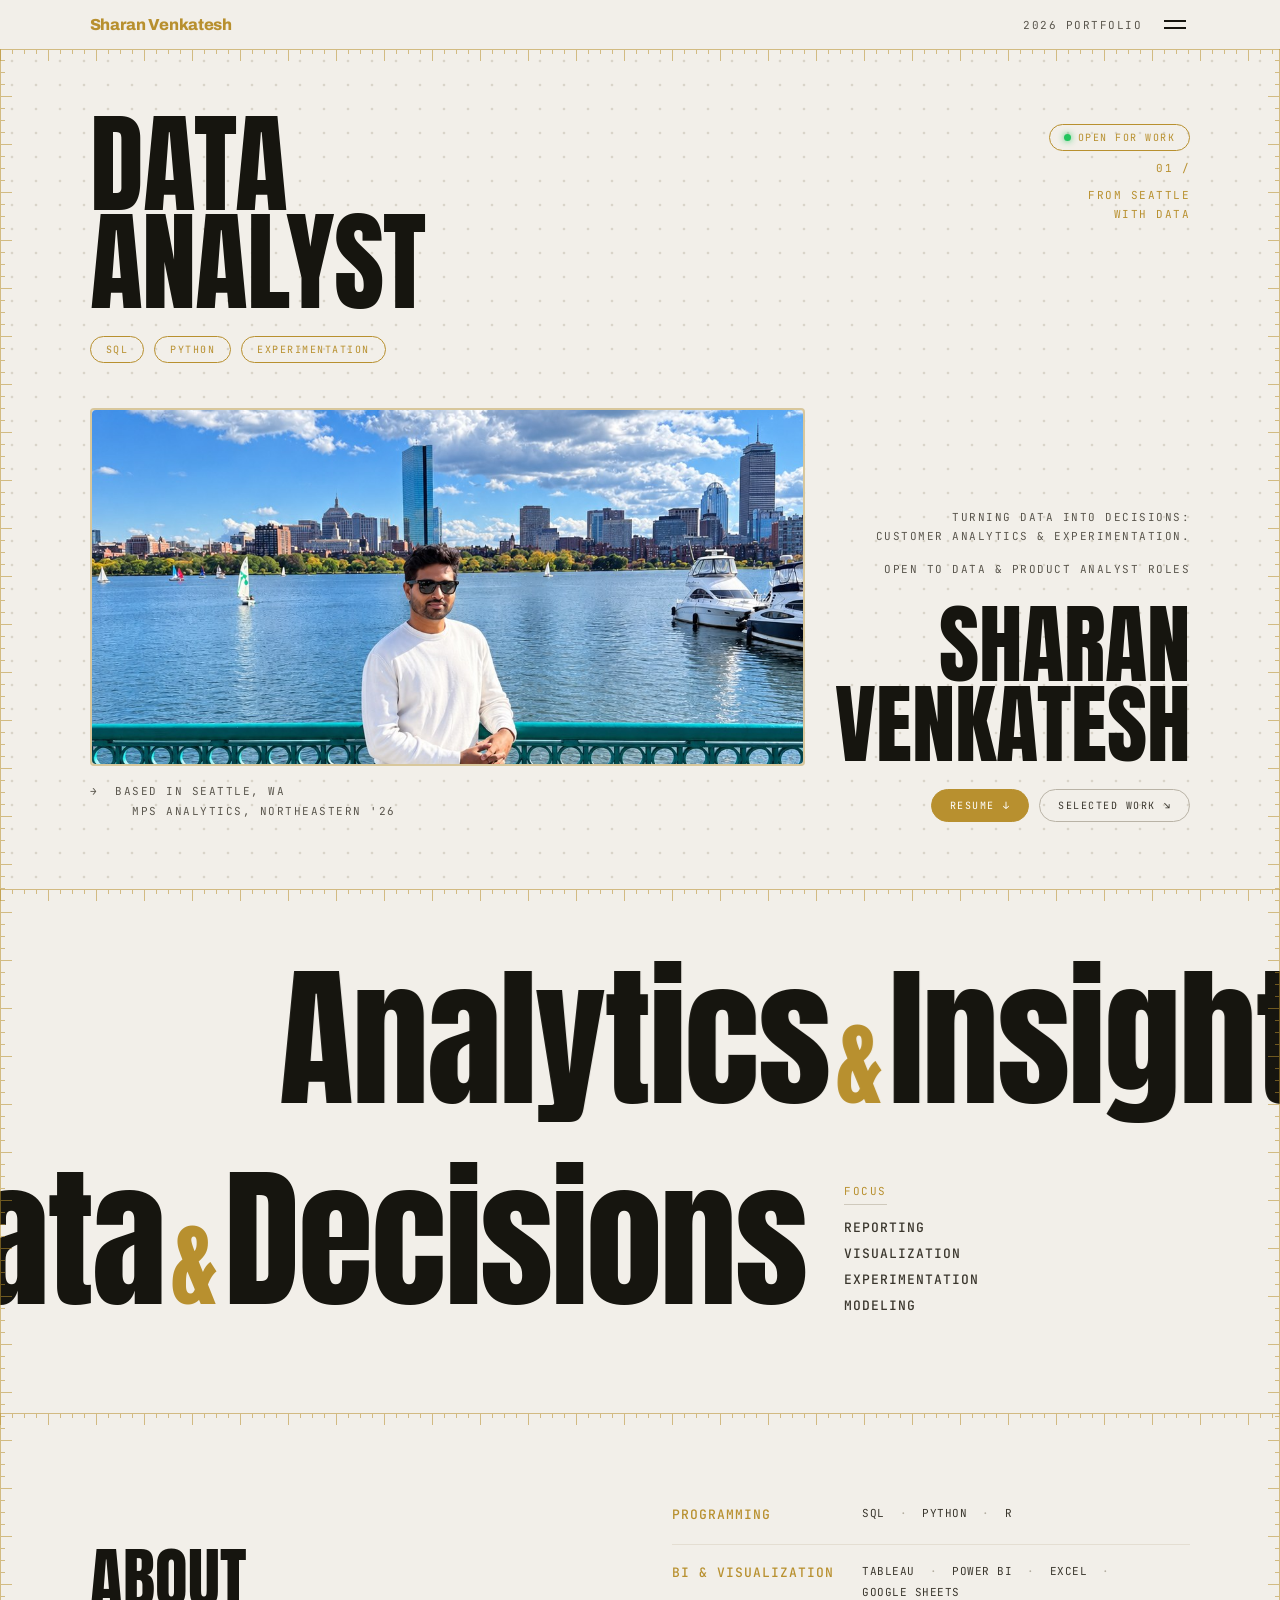
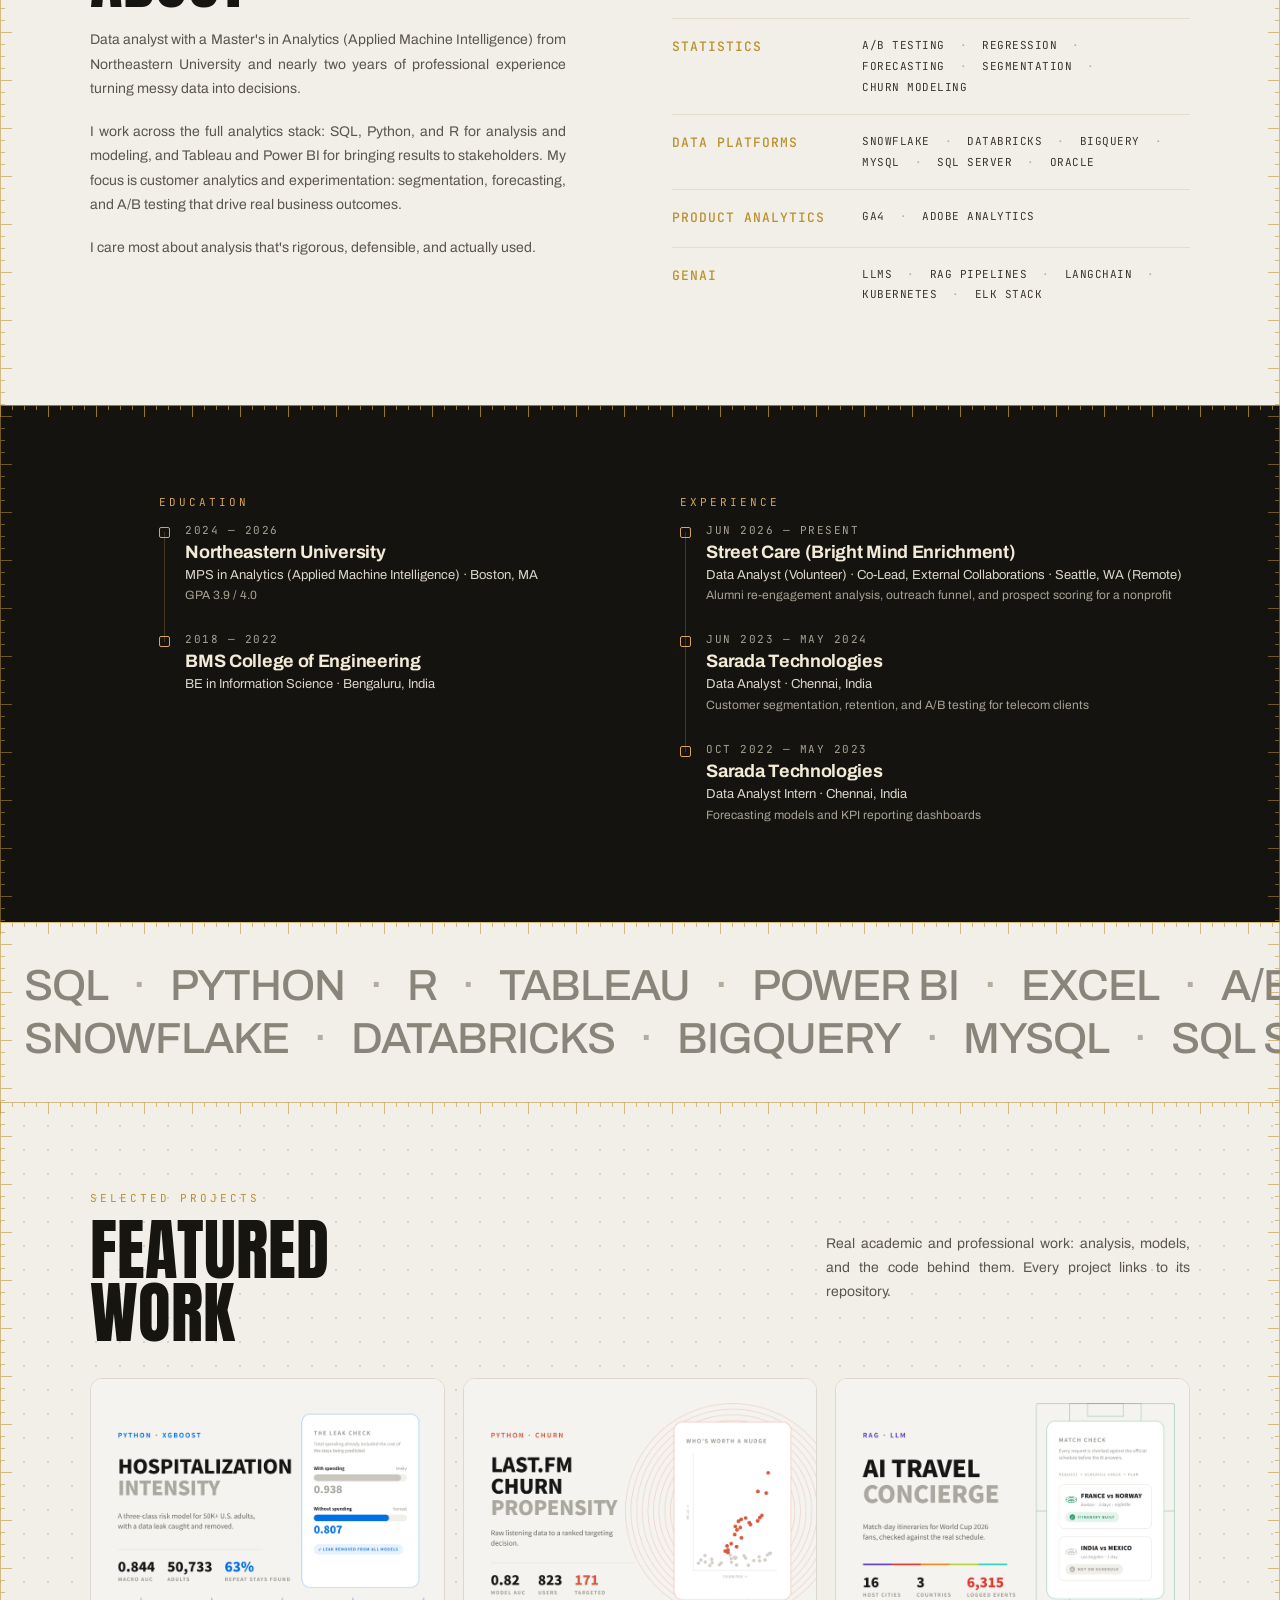
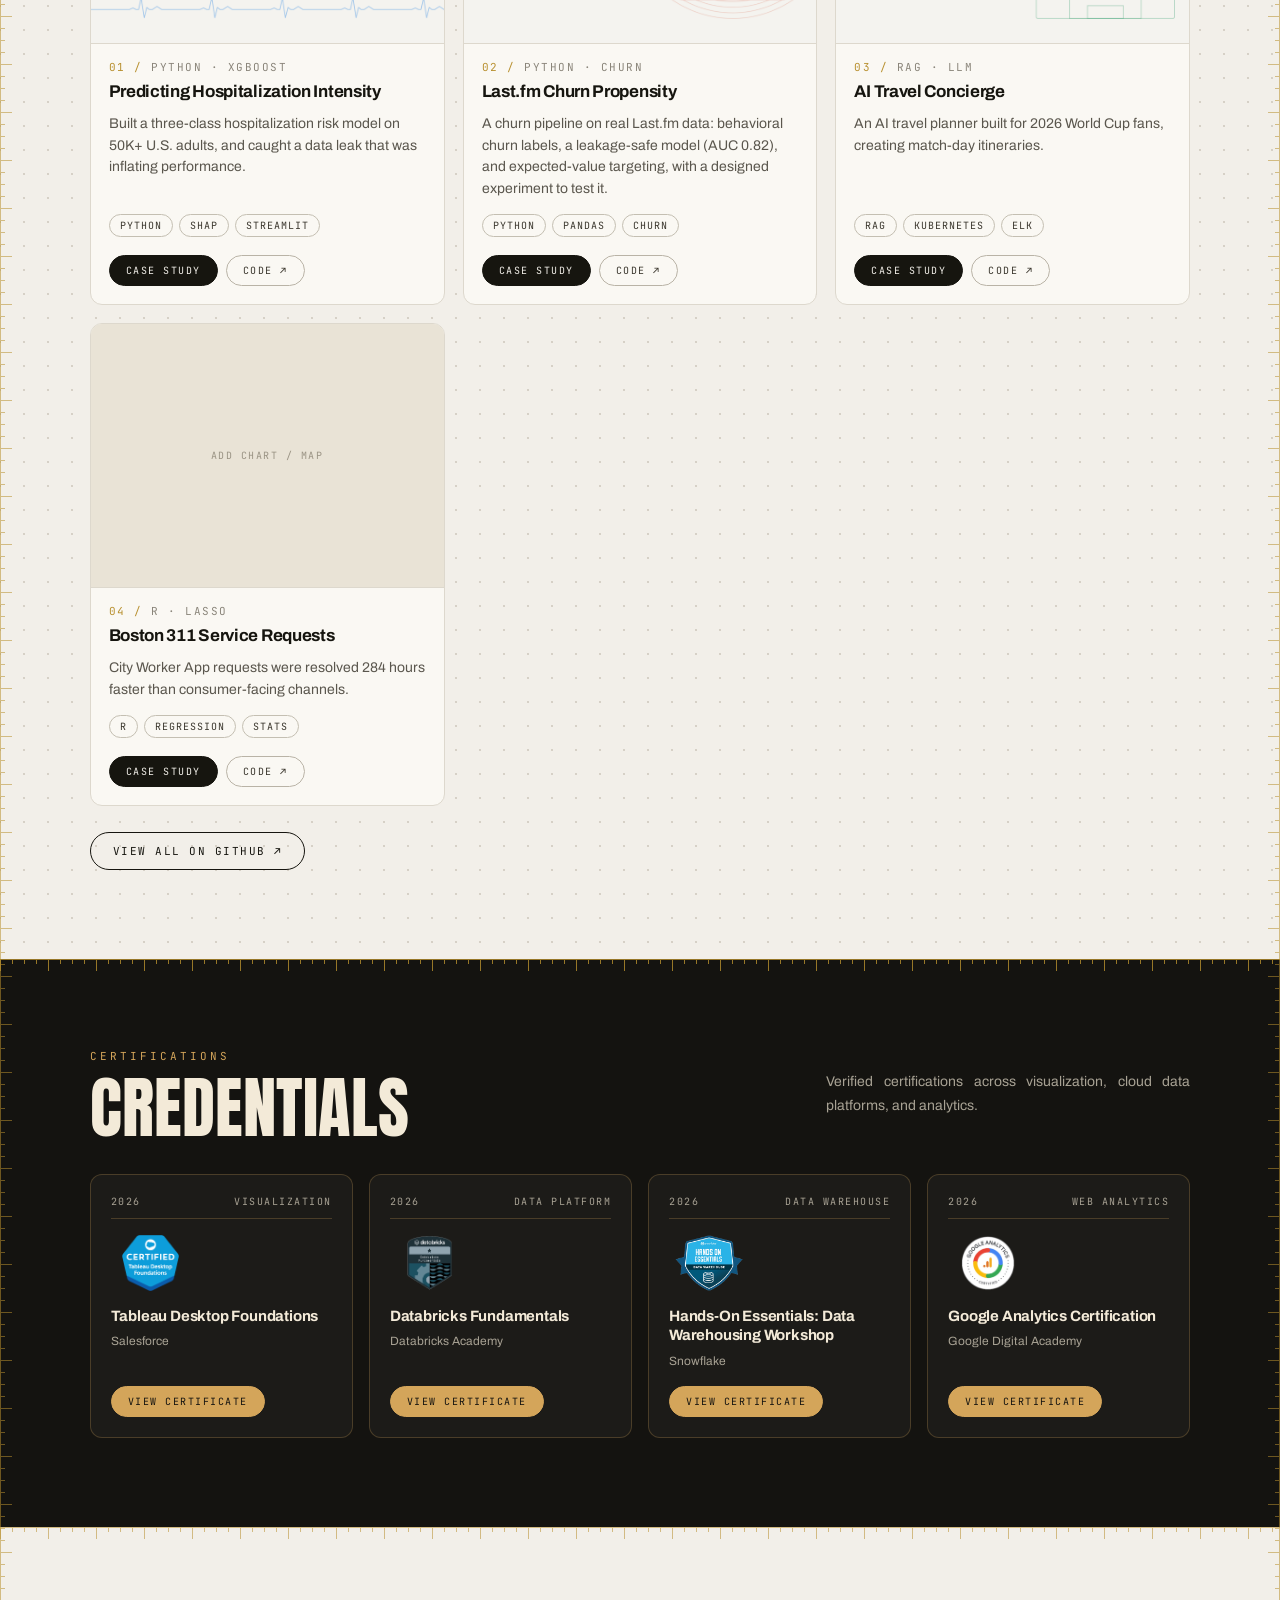
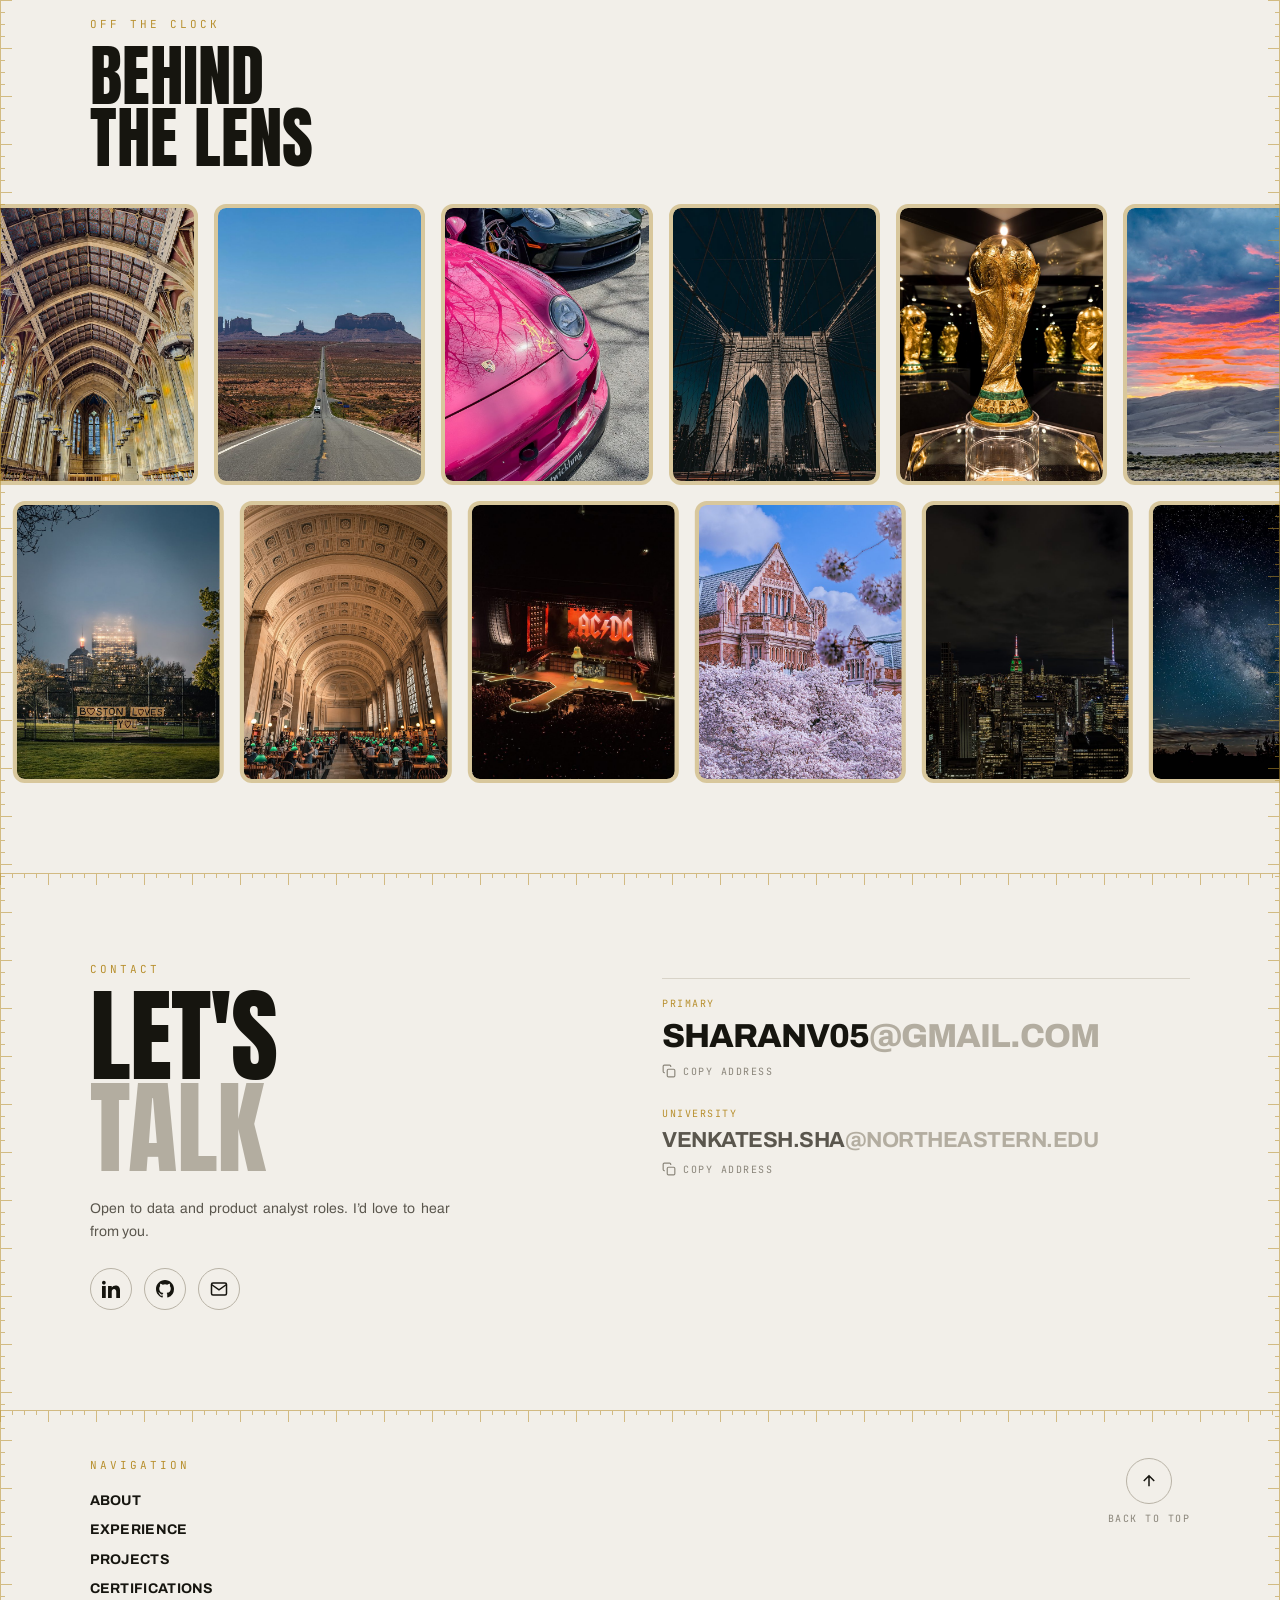
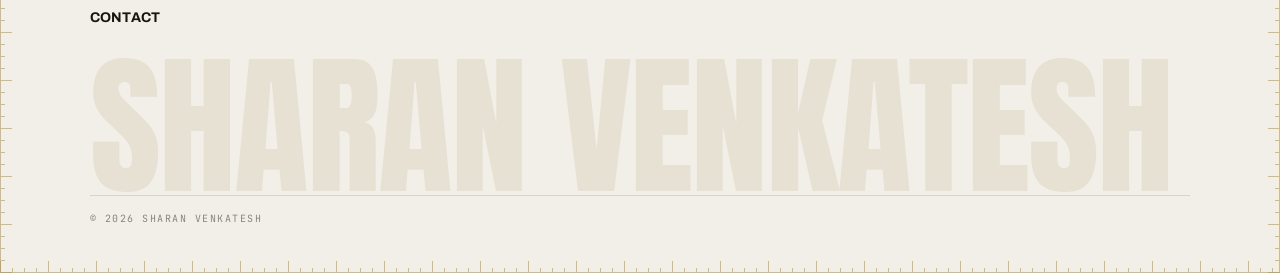
==== index.html @ 18864c45 "Fix photo strip rendering in Safari" ====
<!DOCTYPE html>
<html lang="en">
<head>
  <meta charset="UTF-8" />
  <meta name="viewport" content="width=device-width, initial-scale=1.0" />

  <!-- ============================================================
       SEO / META  —  edit these to control how the site appears
       when shared on Google, LinkedIn, etc.
       ============================================================ -->
  <title>Sharan Venkatesh | Data Analyst</title>
  <meta name="description" content="Sharan Venkatesh — Data and Product Analyst specializing in customer analytics and experimentation. Seattle, WA." />
  <meta name="author" content="Sharan Venkatesh" />
  <meta property="og:title" content="Sharan Venkatesh — Data Analyst" />
  <meta property="og:description" content="Data analyst specializing in customer analytics and experimentation." />
  <meta property="og:type" content="website" />

  <!-- FAVICON  —  replace favicon.svg in the folder to change the browser-tab icon -->
  <link rel="icon" type="image/svg+xml" href="favicon.svg?v=2" />
  <link rel="icon" type="image/png" sizes="32x32" href="favicon-32.png?v=2" />
  <link rel="apple-touch-icon" href="apple-touch-icon.png?v=2" />

  <!-- FONTS (loaded from Google Fonts) and our stylesheet -->
  <link rel="preconnect" href="https://fonts.googleapis.com" />
  <link rel="preconnect" href="https://fonts.gstatic.com" crossorigin />
  <link href="https://fonts.googleapis.com/css2?family=Anton&family=Archivo:wght@400;500;700;800;900&family=JetBrains+Mono:wght@400;500&display=swap" rel="stylesheet" />
  <link rel="stylesheet" href="styles.css?v=31" />
</head>

<body>

  <!-- ============================================================
       TOP NAVIGATION BAR
       ============================================================ -->
  <header class="topbar">
    <a href="#top" class="logo">Sharan Venkatesh</a>
    <div class="topbar-right">
      <span class="mono small topbar-tag">2026 PORTFOLIO</span>
      <button id="menuToggle" class="menu-btn" aria-label="Open menu" aria-expanded="false" aria-controls="slideMenu">
        <span></span><span></span>
      </button>
    </div>
  </header>

  <!-- SLIDE-OUT MENU (toggled by the hamburger) -->
  <nav id="slideMenu" class="slide-menu" aria-hidden="true">
    <button id="menuClose" class="menu-close" aria-label="Close menu">&times;</button>
    <a href="#about" class="menu-link">About</a>
    <a href="#experience" class="menu-link">Experience</a>
    <a href="#projects" class="menu-link">Projects</a>
    <a href="#certifications" class="menu-link">Certifications</a>
    <a href="#contact" class="menu-link">Contact</a>
  </nav>
  <!-- dim layer behind the menu; clicking it closes the menu -->
  <div id="menuBackdrop" class="menu-backdrop"></div>

  <main id="top">

    <!-- ============================================================
         1. HERO SECTION
         To change your headline, tags, taglines, or name — edit here.
         To add your photo: replace the .photo-frame block's contents
         with  <img src="photo.jpg" alt="Sharan Venkatesh" />
         ============================================================ -->
    <section class="hero">
      <canvas class="hero-dots" aria-hidden="true"></canvas>
      <div class="hero-top">
        <div class="hero-title-block reveal">
          <h1 class="hero-title">DATA<br />ANALYST</h1>
          <div class="tags">
            <span class="tag">SQL</span>
            <span class="tag">PYTHON</span>
            <span class="tag">EXPERIMENTATION</span>
          </div>
        </div>
        <div class="hero-meta reveal">
          <span class="status-pill"><span class="dot"></span>OPEN FOR WORK</span>
          <div class="mono small muted">01 /</div>
          <div class="mono small muted">FROM SEATTLE<br />WITH DATA</div>
        </div>
      </div>

      <div class="hero-bottom">
        <div class="hero-photo-block reveal">
          <!-- PHOTO -->
          <div class="photo-frame">
            <img src="photo.jpg" alt="Sharan Venkatesh by the Charles River with the Boston skyline behind" />
          </div>
          <div class="hero-loc mono small">
            &rarr;&nbsp; BASED IN SEATTLE, WA<br />
            &nbsp;&nbsp;&nbsp;&nbsp; MPS ANALYTICS, NORTHEASTERN '26
          </div>
        </div>
        <div class="hero-name-block reveal">
          <div class="mono small">TURNING DATA INTO DECISIONS:<br />CUSTOMER ANALYTICS &amp; EXPERIMENTATION.</div>
          <div class="mono small" style="margin-top:14px;">OPEN TO DATA &amp; PRODUCT ANALYST ROLES</div>
          <h2 class="hero-name">SHARAN<br />VENKATESH</h2>
          <div class="hero-cta-row">
            <!-- RESUME DOWNLOAD — put your resume.pdf in the folder -->
            <a href="resume.pdf" download class="pill-btn">RESUME <span>&darr;</span></a>
            <a href="#projects" class="pill-btn">SELECTED WORK <span>&searr;</span></a>
          </div>
        </div>
      </div>
    </section>

    <!-- ============================================================
         2. SLIDING-TEXT SECTION  (lines sweep on scroll)
         Edit the two big lines and the FOCUS list here.
         ============================================================ -->
    <section class="sweep-section">
      <div class="sweep-line sweep-left" data-sweep="left" data-offset="0">
        <span class="big">Analytics</span>
        <span class="amp">&amp;</span>
        <span class="big">Insight</span>
      </div>
      <div class="sweep-line sweep-right" data-sweep="right" data-offset="0">
        <span class="big">Data</span>
        <span class="amp">&amp;</span>
        <span class="big">Decisions</span>
        <span class="focus-list">
          <span class="mono small focus-label">FOCUS</span>
          <span class="focus-items">REPORTING<br />VISUALIZATION<br />EXPERIMENTATION<br />MODELING</span>
        </span>
      </div>
    </section>

    <!-- ============================================================
         3. ABOUT + SKILLS
         Edit your bio paragraphs and the skill categories here.
         To add a skill: add it inside the relevant .skill-values span.
         ============================================================ -->
    <section class="about-section" id="about">
      <div class="about-grid">
        <div class="about-text reveal">
          <h2 class="big-head">ABOUT</h2>
          <p>Data analyst with a Master's in Analytics (Applied Machine Intelligence) from Northeastern University and nearly two years of professional experience turning messy data into decisions.</p>
          <p>I work across the full analytics stack: SQL, Python, and R for analysis and modeling, and Tableau and Power BI for bringing results to stakeholders. My focus is customer analytics and experimentation: segmentation, forecasting, and A/B testing that drive real business outcomes.</p>
          <p>I care most about analysis that's rigorous, defensible, and actually used.</p>
        </div>
        <div class="skills-grid reveal">
          <!-- To add a skill: copy one <span class="skill-item"> inside its row -->
          <div class="skill-row">
            <span class="skill-cat">PROGRAMMING</span>
            <span class="skill-values"><span class="skill-item">SQL</span><span class="skill-item">PYTHON</span><span class="skill-item">R</span></span>
          </div>
          <div class="skill-row">
            <span class="skill-cat">BI &amp; VISUALIZATION</span>
            <span class="skill-values"><span class="skill-item">TABLEAU</span><span class="skill-item">POWER BI</span><span class="skill-item">EXCEL</span><span class="skill-item">GOOGLE SHEETS</span></span>
          </div>
          <div class="skill-row">
            <span class="skill-cat">STATISTICS</span>
            <span class="skill-values"><span class="skill-item">A/B TESTING</span><span class="skill-item">REGRESSION</span><span class="skill-item">FORECASTING</span><span class="skill-item">SEGMENTATION</span><span class="skill-item">CHURN MODELING</span></span>
          </div>
          <div class="skill-row">
            <span class="skill-cat">DATA PLATFORMS</span>
            <span class="skill-values"><span class="skill-item">SNOWFLAKE</span><span class="skill-item">DATABRICKS</span><span class="skill-item">BIGQUERY</span><span class="skill-item">MYSQL</span><span class="skill-item">SQL SERVER</span><span class="skill-item">ORACLE</span></span>
          </div>
          <div class="skill-row">
            <span class="skill-cat">PRODUCT ANALYTICS</span>
            <span class="skill-values"><span class="skill-item">GA4</span><span class="skill-item">ADOBE ANALYTICS</span></span>
          </div>
          <div class="skill-row">
            <span class="skill-cat">GENAI</span>
            <span class="skill-values"><span class="skill-item">LLMS</span><span class="skill-item">RAG PIPELINES</span><span class="skill-item">LANGCHAIN</span><span class="skill-item">KUBERNETES</span><span class="skill-item">ELK STACK</span></span>
          </div>
        </div>
      </div>
    </section>

    <!-- ============================================================
         4. EDUCATION + EXPERIENCE  (two-column timeline)
         To add an entry: copy a .tl-item block inside the relevant column.
         ============================================================ -->
    <section class="timeline-section" id="experience">
      <div class="timeline-grid">

        <div class="timeline-col reveal">
          <div class="mono small section-label">EDUCATION</div>
          <div class="timeline">
            <div class="tl-item">
              <span class="tl-node"></span>
              <div class="mono small muted">2024 — 2026</div>
              <div class="tl-title">Northeastern University</div>
              <div class="tl-sub">MPS in Analytics (Applied Machine Intelligence) · Boston, MA</div>
              <div class="tl-note">GPA 3.9 / 4.0</div>
            </div>
            <div class="tl-item">
              <span class="tl-node"></span>
              <div class="mono small muted">2018 — 2022</div>
              <div class="tl-title">BMS College of Engineering</div>
              <div class="tl-sub">BE in Information Science · Bengaluru, India</div>
            </div>
          </div>
        </div>

        <div class="timeline-col reveal">
          <div class="mono small section-label">EXPERIENCE</div>
          <div class="timeline">
            <div class="tl-item">
              <span class="tl-node"></span>
              <div class="mono small muted">JUN 2026 — PRESENT</div>
              <div class="tl-title">Street Care (Bright Mind Enrichment)</div>
              <div class="tl-sub">Data Analyst (Volunteer) · Co-Lead, External Collaborations · Seattle, WA (Remote)</div>
              <div class="tl-note">Alumni re-engagement analysis, outreach funnel, and prospect scoring for a nonprofit</div>
            </div>
            <div class="tl-item">
              <span class="tl-node"></span>
              <div class="mono small muted">JUN 2023 — MAY 2024</div>
              <div class="tl-title">Sarada Technologies</div>
              <div class="tl-sub">Data Analyst · Chennai, India</div>
              <div class="tl-note">Customer segmentation, retention, and A/B testing for telecom clients</div>
            </div>
            <div class="tl-item">
              <span class="tl-node"></span>
              <div class="mono small muted">OCT 2022 — MAY 2023</div>
              <div class="tl-title">Sarada Technologies</div>
              <div class="tl-sub">Data Analyst Intern · Chennai, India</div>
              <div class="tl-note">Forecasting models and KPI reporting dashboards</div>
            </div>
          </div>
        </div>

      </div>
    </section>

    <!-- ============================================================
         5. SKILL TICKER  (two rows, infinite scroll)
         Each row's content is duplicated once so the loop is seamless —
         if you edit one half, edit the matching half too.
         ============================================================ -->
    <section class="ticker-section">
      <div class="ticker-track">
        <div class="ticker-row ticker-right">
          <span class="tk">SQL</span><span class="tk-dot">·</span><span class="tk">PYTHON</span><span class="tk-dot">·</span><span class="tk">R</span><span class="tk-dot">·</span><span class="tk">TABLEAU</span><span class="tk-dot">·</span><span class="tk">POWER BI</span><span class="tk-dot">·</span><span class="tk">EXCEL</span><span class="tk-dot">·</span><span class="tk">A/B TESTING</span><span class="tk-dot">·</span><span class="tk">REGRESSION</span><span class="tk-dot">·</span><span class="tk">FORECASTING</span><span class="tk-dot">·</span><span class="tk">SEGMENTATION</span><span class="tk-dot">·</span>
          <span class="tk">SQL</span><span class="tk-dot">·</span><span class="tk">PYTHON</span><span class="tk-dot">·</span><span class="tk">R</span><span class="tk-dot">·</span><span class="tk">TABLEAU</span><span class="tk-dot">·</span><span class="tk">POWER BI</span><span class="tk-dot">·</span><span class="tk">EXCEL</span><span class="tk-dot">·</span><span class="tk">A/B TESTING</span><span class="tk-dot">·</span><span class="tk">REGRESSION</span><span class="tk-dot">·</span><span class="tk">FORECASTING</span><span class="tk-dot">·</span><span class="tk">SEGMENTATION</span><span class="tk-dot">·</span>
        </div>
      </div>
      <div class="ticker-track">
        <div class="ticker-row ticker-left">
          <span class="tk">SNOWFLAKE</span><span class="tk-dot">·</span><span class="tk">DATABRICKS</span><span class="tk-dot">·</span><span class="tk">BIGQUERY</span><span class="tk-dot">·</span><span class="tk">MYSQL</span><span class="tk-dot">·</span><span class="tk">SQL SERVER</span><span class="tk-dot">·</span><span class="tk">GA4</span><span class="tk-dot">·</span><span class="tk">ADOBE ANALYTICS</span><span class="tk-dot">·</span><span class="tk">LANGCHAIN</span><span class="tk-dot">·</span><span class="tk">RAG</span><span class="tk-dot">·</span><span class="tk">KUBERNETES</span><span class="tk-dot">·</span>
          <span class="tk">SNOWFLAKE</span><span class="tk-dot">·</span><span class="tk">DATABRICKS</span><span class="tk-dot">·</span><span class="tk">BIGQUERY</span><span class="tk-dot">·</span><span class="tk">MYSQL</span><span class="tk-dot">·</span><span class="tk">SQL SERVER</span><span class="tk-dot">·</span><span class="tk">GA4</span><span class="tk-dot">·</span><span class="tk">ADOBE ANALYTICS</span><span class="tk-dot">·</span><span class="tk">LANGCHAIN</span><span class="tk-dot">·</span><span class="tk">RAG</span><span class="tk-dot">·</span><span class="tk">KUBERNETES</span><span class="tk-dot">·</span>
        </div>
      </div>
    </section>

    <!-- ============================================================
         6. PROJECTS
         To add a project: copy one <article class="project-card"> block.
         - Replace the preview placeholder with: <img src="project1.png" alt="..." />
         - Set the real GitHub repo URL in the card's href.
         ============================================================ -->
    <section class="projects-section" id="projects">
      <div class="section-head">
        <div>
          <div class="mono small section-label">SELECTED PROJECTS</div>
          <h2 class="big-head">FEATURED<br />WORK</h2>
        </div>
        <p class="section-blurb">Real academic and professional work: analysis, models, and the code behind them. Every project links to its repository.</p>
      </div>

      <div class="project-grid">

        <!-- PROJECT 1 — MEPS capstone -->
        <article class="project-card reveal">
          <div class="project-preview preview-fit preview-banner">
            <img src="projects/meps-banner.png" alt="Hospitalization Intensity: Macro AUC 0.844, 50,733 adults, leak check" loading="lazy" onerror="this.remove()" />
          </div>
          <div class="project-info">
            <div class="mono small muted"><span class="proj-num">01 /</span> PYTHON · XGBOOST</div>
            <div class="project-title">Predicting Hospitalization Intensity</div>
            <p class="card-result">Built a three-class hospitalization risk model on 50K+ U.S. adults, and caught a data leak that was inflating performance.</p>
            <div class="card-tags">
              <span class="card-tag">PYTHON</span><span class="card-tag">SHAP</span><span class="card-tag">STREAMLIT</span>
            </div>
            <div class="card-actions">
              <button class="card-btn" data-open="cs-meps">CASE STUDY</button>
              <a class="card-btn ghost-btn" href="https://github.com/SharanV99/meps-hospitalization-risk" target="_blank" rel="noopener">CODE &nearr;</a>
            </div>
          </div>
        </article>

        <!-- PROJECT 2 — Last.fm -->
        <article class="project-card reveal">
          <div class="project-preview preview-fit preview-banner">
            <img src="projects/lastfm-banner.png" alt="Last.fm Churn Propensity: AUC 0.82, 823 users, 171 targeted" loading="lazy" onerror="this.remove()" />
          </div>
          <div class="project-info">
            <div class="mono small muted"><span class="proj-num">02 /</span> PYTHON · CHURN</div>
            <div class="project-title">Last.fm Churn Propensity</div>
            <p class="card-result">A churn pipeline on real Last.fm data: behavioral churn labels, a leakage-safe model (AUC 0.82), and expected-value targeting, with a designed experiment to test it.</p>
            <div class="card-tags">
              <span class="card-tag">PYTHON</span><span class="card-tag">PANDAS</span><span class="card-tag">CHURN</span>
            </div>
            <div class="card-actions">
              <button class="card-btn" data-open="cs-lastfm">CASE STUDY</button>
              <a class="card-btn ghost-btn" href="https://github.com/SharanV99/lastfm-churn" target="_blank" rel="noopener">CODE &nearr;</a>
            </div>
          </div>
        </article>

        <!-- PROJECT 3 — AI Travel Concierge -->
        <article class="project-card reveal">
          <div class="project-preview preview-fit preview-banner">
            <img src="projects/genai-banner.png" alt="AI Travel Concierge: 16 host cities, 3 countries, 6,315 logged events" loading="lazy" onerror="this.remove()" />
            <span class="mono tiny">ADD ITINERARY SCREENSHOT</span>
          </div>
          <div class="project-info">
            <div class="mono small muted"><span class="proj-num">03 /</span> RAG · LLM</div>
            <div class="project-title">AI Travel Concierge</div>
            <p class="card-result">An AI travel planner built for 2026 World Cup fans, creating match-day itineraries.</p>
            <div class="card-tags">
              <span class="card-tag">RAG</span><span class="card-tag">KUBERNETES</span><span class="card-tag">ELK</span>
            </div>
            <div class="card-actions">
              <button class="card-btn" data-open="cs-genai">CASE STUDY</button>
              <a class="card-btn ghost-btn" href="https://github.com/SharanV99/ai-travel-concierge" target="_blank" rel="noopener">CODE &nearr;</a>
            </div>
          </div>
        </article>

        <!-- PROJECT 1 — card + case study (the case study text lives in the <dialog> further down) -->
        <article class="project-card reveal">
          <div class="project-preview">
            <span class="mono tiny">ADD CHART / MAP</span>
          </div>
          <div class="project-info">
            <div class="mono small muted"><span class="proj-num">04 /</span> R · LASSO</div>
            <div class="project-title">Boston 311 Service Requests</div>
            <p class="card-result">City Worker App requests were resolved 284 hours faster than consumer-facing channels.</p>
            <div class="card-tags">
              <span class="card-tag">R</span><span class="card-tag">REGRESSION</span><span class="card-tag">STATS</span>
            </div>
            <div class="card-actions">
              <button class="card-btn" data-open="cs-311">CASE STUDY</button>
              <!-- Set the repo URL here -->
              <a class="card-btn ghost-btn" href="#" target="_blank" rel="noopener">CODE &nearr;</a>
            </div>
          </div>
        </article>

      </div>

      <a href="https://github.com/SharanV99" class="big-pill-btn" target="_blank" rel="noopener">VIEW ALL ON GITHUB <span>&nearr;</span></a>

      <!-- ============================================================
           CASE STUDIES — pop-up panels opened by each card's CASE STUDY button.
           Edit the text inside each <dialog>. Close with ×, Esc, or clicking outside.
           ============================================================ -->
      <dialog class="case-study" id="cs-311">
        <button class="cs-close" aria-label="Close">&times;</button>
        <div class="mono small muted"><span class="proj-num">04 /</span> R · LASSO REGRESSION</div>
        <h3 class="cs-title">Boston 311 Service Requests</h3>
        <dl class="cs-body">
          <dt>Question</dt>
          <dd>What actually drives how long the City of Boston takes to resolve a service request, and is the city getting faster?</dd>
          <dt>Approach</dt>
          <dd>Cleaned 1.3M service requests in R and engineered 31 features, including geospatial and temporal variables. Used LASSO regression to isolate the drivers of resolution time, with stepwise regression as a check.</dd>
          <dt>Finding</dt>
          <dd>Requests submitted through the City Worker App were resolved 284 hours faster than those from consumer-facing channels. Average response time improved 13% year over year (119 hours per year, p &lt; 0.001).</dd>
          <dt>Recommendation</dt>
          <dd>Expand employee training and City Worker App adoption, since the internal channel is where the speed gains are.</dd>
        </dl>
      </dialog>

      <dialog class="case-study" id="cs-genai">
        <button class="cs-close" aria-label="Close">&times;</button>
        <div class="cs-hero cs-hero-banner">
          <img src="projects/genai-banner.png" alt="AI Travel Concierge summary banner with the match check" onerror="this.remove()" />
        </div>
        <div class="mono small muted"><span class="proj-num">03 /</span> RAG · LANGCHAIN · KUBERNETES</div>
        <h3 class="cs-title">AI Travel Concierge</h3>
        <div class="cs-tags">
          <span class="card-tag">TEAM PROJECT · NORTHEASTERN</span><span class="card-tag">FALL 2025</span><span class="card-tag">LLAMA 3 · GROQ</span><span class="card-tag">STREAMLIT</span>
        </div>
        <dl class="cs-body">
          <dt>Problem</dt>
          <dd>The 2026 World Cup spanned 16 host cities across the USA, Canada, and Mexico. Fans with tickets often lacked the “last-mile” logistics: stadium transfer rules, safe neighborhoods, and transit routes. Generic travel sites didn’t have match-specific context, and standard AI chatbots tended to invent match dates and venues that didn’t exist.</dd>
          <dt>What we built</dt>
          <dd>An AI travel planner in Streamlit. Users pick a city, a match, and their interests, and a LangChain RAG pipeline with Llama 3 (via the Groq API) builds a day-by-day itinerary from a curated knowledge base of match schedules, stadium logistics, and city guides. Deployed with Docker and Kubernetes (Minikube), with ELK dashboards tracking user searches and API latency.
            <figure class="cs-figure">
              <img src="projects/genai-card.png" alt="App input screen: city, trip length, match stage, teams and interests" loading="lazy" />
              <figcaption class="mono tiny">1 · THE USER PICKS A CITY, MATCH AND INTERESTS</figcaption>
            </figure>
            <figure class="cs-figure">
              <img src="projects/genai-itinerary.png" alt="Generated day-by-day match itinerary in the app" loading="lazy" />
              <figcaption class="mono tiny">2 · THE APP RETURNS A DAY-BY-DAY MATCH ITINERARY</figcaption>
            </figure>
            <figure class="cs-figure">
              <img src="projects/genai-architecture.png" alt="Architecture: Streamlit front end, LangChain with Llama 3, validated against the official schedule" loading="lazy" />
              <figcaption class="mono tiny">ARCHITECTURE</figcaption>
            </figure>
            <figure class="cs-figure">
              <img src="projects/genai-kibana.jpg" alt="Kibana dashboard showing 6,315 logged application events" loading="lazy" />
              <figcaption class="mono tiny">KIBANA · LOGGED APP EVENTS</figcaption>
            </figure>
          </dd>
          <dt>Challenge</dt>
          <dd>Even with the schedule data available, the model kept planning trips around matches that didn’t exist, sometimes right after admitting the match wasn’t on the schedule.</dd>
          <dt>How we solved it</dt>
          <dd>A validation step checks every request against the official FIFA schedule before anything is generated. If the match isn’t real, the app stops and corrects the user (“France is playing in New York, not Boston”). Getting the model to reliably stop took many rounds of prompt iteration.
          </dd>
        </dl>
        <div class="cs-actions">
          <a class="card-btn" href="https://github.com/SharanV99/ai-travel-concierge" target="_blank" rel="noopener">CODE ON GITHUB &nearr;</a>
        </div>
      </dialog>

      <dialog class="case-study" id="cs-lastfm">
        <button class="cs-close" aria-label="Close">&times;</button>
        <div class="cs-hero cs-hero-banner">
          <img src="projects/lastfm-banner.png" alt="Last.fm Churn Propensity summary: AUC 0.82, 823 users, 171 targeted" onerror="this.remove()" />
        </div>
        <div class="mono small muted"><span class="proj-num">02 /</span> PYTHON · CHURN</div>
        <h3 class="cs-title">Last.fm Churn Propensity</h3>
        <div class="cs-tags">
          <span class="card-tag">SOLO PROJECT</span><span class="card-tag">LAST.FM API</span><span class="card-tag">SCIKIT-LEARN</span><span class="card-tag">STATSMODELS</span>
        </div>
        <dl class="cs-body">
          <dt>Question</dt>
          <dd>Can listening history predict which users are about to go silent on the platform, and which of them are actually worth contacting to win back?</dd>
          <dt>Approach</dt>
          <dd>Collected my own data from the Last.fm API: built a roster of about 900 real users by snowballing through the friends endpoint, then pulled each user’s listening history. Last.fm has no churn label, so I defined one: no plays in the last 45 days. Because churn is defined by recency, recency can’t be a feature; every feature comes from behavior before the 45-day window (listening volume, artist variety, gaps between sessions, and activity trend). Trained a logistic regression with balanced class weights (AUC 0.82).
            <figure class="cs-figure">
              <img src="projects/lastfm-features.png" alt="Logistic regression coefficients: longer gaps raise churn risk, artist variety and upward trend lower it" loading="lazy" />
              <figcaption class="mono tiny">WHAT PREDICTS CHURN</figcaption>
            </figure>
          </dd>
          <dt>Decision</dt>
          <dd>Turned predictions into a targeting decision: for each user, expected value = churn probability × customer value × save rate − contact cost. Only users with positive expected value are contacted. The 18% save rate is benchmarked from a real telecom win-back campaign I ran at Sarada Technologies.
            <figure class="cs-figure">
              <img src="projects/lastfm-targeting.png" alt="Scatter of churn probability against customer value, highlighting users worth contacting" loading="lazy" />
              <figcaption class="mono tiny">WHO’S WORTH A RETENTION NUDGE</figcaption>
            </figure>
          </dd>
          <dt>Finding</dt>
          <dd>Of 823 analyzed users, 171 are worth a retention nudge. A power analysis showed a valid A/B test needs about 295 users (148 per arm) for 80% power, so the targetable group is too small to prove the nudge works; I flag that rather than over-read a result.</dd>
          <dt>Limitations</dt>
          <dd>The roster was snowballed from an older seed account, so it over-represents early adopters and inflates the churn rate (about 80%). Silence on Last.fm is a proxy: someone may have stopped scrobbling while still listening elsewhere. Customer values are illustrative; the expected-value framework is the contribution.</dd>
        </dl>
        <div class="cs-actions">
          <a class="card-btn" href="https://github.com/SharanV99/lastfm-churn" target="_blank" rel="noopener">CODE ON GITHUB &nearr;</a>
        </div>
      </dialog>
      <dialog class="case-study" id="cs-meps">
        <button class="cs-close" aria-label="Close">&times;</button>
        <div class="cs-hero cs-hero-banner">
          <img src="projects/meps-banner.png" alt="Hospitalization Intensity summary banner with the leak check" onerror="this.remove()" />
        </div>
        <div class="mono small muted"><span class="proj-num">01 /</span> PYTHON · SCIKIT-LEARN · XGBOOST</div>
        <h3 class="cs-title">Predicting Hospitalization Intensity</h3>
        <div class="cs-tags">
          <span class="card-tag">SOLO · NORTHEASTERN CAPSTONE</span><span class="card-tag">WINTER 2026</span><span class="card-tag">SHAP</span><span class="card-tag">STREAMLIT</span>
        </div>
        <dl class="cs-body">
          <dt>Problem</dt>
          <dd>Hospital stays are among the costliest events in U.S. healthcare, and one admission is very different from repeated admissions: median spending was about 37 times higher for adults admitted two or more times. So instead of a yes/no model, this project classifies adults into None, Single, or Multiple hospitalizations.</dd>
          <dt>What I built</dt>
          <dd>Merged five Medical Expenditure Panel Survey (MEPS) file types for Panels 6–10 (2001–2006): person, condition, prescription, inpatient, and ER files. Built chronic-condition flags from ICD-9 codes and a 26-feature set covering demographics, insurance, health status, and utilization, for 50,733 adults, excluding adults with cancer diagnoses. Compared elastic-net logistic regression, Random Forest, and XGBoost, and built a Streamlit dashboard to explore the results.
            <figure class="cs-figure">
              <img src="projects/meps-architecture.png" alt="Pipeline: raw MEPS files, R data pipeline, Python modeling, Streamlit dashboard" loading="lazy" />
              <figcaption class="mono tiny">PIPELINE · RAW FILES TO DASHBOARD</figcaption>
            </figure>
            <figure class="cs-figure">
              <img src="projects/meps-dashboard.png" alt="Streamlit dashboard: headline results" loading="lazy" />
              <figcaption class="mono tiny">THE STREAMLIT DASHBOARD</figcaption>
            </figure>
          </dd>
          <dt>The catch</dt>
          <dd>Total healthcare spending looked like a strong predictor, but it already contains the cost of the hospital stays being predicted. Removing it dropped Macro AUC by 0.13–0.16, showing how much of the apparent accuracy was leakage. All final models exclude it. I also compared SMOTE against class weights for the 53-to-1 class imbalance; class weights caught far more repeat-admission patients (62.9% vs 38.3% recall).
            <figure class="cs-figure">
              <img src="projects/meps-leakage.png" alt="Macro AUC with and without total expenditure, for SMOTE and class weights" loading="lazy" />
              <figcaption class="mono tiny">MACRO AUC WITH VS. WITHOUT THE LEAKY VARIABLE</figcaption>
            </figure>
          </dd>
          <dt>Results</dt>
          <dd>No single model won every metric. Random Forest ranked risk best (Macro AUC 0.84), logistic regression caught the most repeat-admission patients (62.9% recall), and XGBoost was strongest on single stays (54.5% recall). Across all models, ER visits, number of medications, self-rated health, and age were the most consistent signals.
            <figure class="cs-figure">
              <img src="projects/meps-shap.png" alt="Random Forest top 15 features by SHAP importance for each class" loading="lazy" />
              <figcaption class="mono tiny">RANDOM FOREST · TOP FEATURES BY SHAP IMPORTANCE</figcaption>
            </figure>
          </dd>
          <dt>Limitations</dt>
          <dd>Predictors and outcome come from the same survey year, so this is risk stratification rather than advance prediction; the next step is predicting Year 2 admissions from Year 1 data. Survey weights were not applied, the Multiple class had only 167 test cases, and results come from a single train/test split. About 70% of single-stay adults are female versus 54% overall, likely reflecting childbirth admissions; separating pregnancy-related stays from illness-related ones is a natural next step. The 2001–2006 data uses ICD-9 codes, so findings may not reflect current care patterns.</dd>
        </dl>
        <div class="cs-actions">
          <a class="card-btn" href="https://github.com/SharanV99/meps-hospitalization-risk" target="_blank" rel="noopener">CODE ON GITHUB &nearr;</a>
        </div>
      </dialog>
    </section>

    <!-- ============================================================
         7. CERTIFICATIONS
         To add a certificate: copy one <div class="cert-card"> block.
         Each card needs: a badge in /badges, a certificate image in /certificates,
         and data-issued (the date shown in the pop-up).
         ============================================================ -->
    <section class="certs-section" id="certifications">
      <div class="section-head">
        <div>
          <div class="mono small section-label">CERTIFICATIONS</div>
          <h2 class="big-head">CREDENTIALS</h2>
        </div>
        <p class="section-blurb">Verified certifications across visualization, cloud data platforms, and analytics.</p>
      </div>

      <div class="cert-grid">

        <article class="cert-card reveal" data-img="certificates/tableau.jpg" data-issued="Feb 18, 2026">
          <div class="cert-head">
            <span class="mono tiny faint">2026</span>
            <span class="mono tiny muted">VISUALIZATION</span>
          </div>
          <img class="cert-badge" src="badges/tableau.png" alt="Salesforce Tableau badge" width="64" height="64" loading="lazy" />
          <div class="cert-title">Tableau Desktop Foundations</div>
          <div class="cert-issuer">Salesforce</div>
          <button class="card-btn cert-view-btn" type="button">VIEW CERTIFICATE</button>
        </article>

        <article class="cert-card reveal" data-img="certificates/databricks.jpg" data-issued="Feb 14, 2026">
          <div class="cert-head">
            <span class="mono tiny faint">2026</span>
            <span class="mono tiny muted">DATA PLATFORM</span>
          </div>
          <img class="cert-badge" src="badges/databricks.png" alt="Databricks Fundamentals badge" width="64" height="64" loading="lazy" />
          <div class="cert-title">Databricks Fundamentals</div>
          <div class="cert-issuer">Databricks Academy</div>
          <button class="card-btn cert-view-btn" type="button">VIEW CERTIFICATE</button>
        </article>

        <article class="cert-card reveal" data-img="certificates/snowflake.jpg" data-issued="Feb 16, 2026">
          <div class="cert-head">
            <span class="mono tiny faint">2026</span>
            <span class="mono tiny muted">DATA WAREHOUSE</span>
          </div>
          <img class="cert-badge" src="badges/snowflake.png" alt="Snowflake Hands-On Essentials badge" width="64" height="64" loading="lazy" />
          <div class="cert-title">Hands-On Essentials: Data Warehousing Workshop</div>
          <div class="cert-issuer">Snowflake</div>
          <button class="card-btn cert-view-btn" type="button">VIEW CERTIFICATE</button>
        </article>

        <article class="cert-card reveal" data-img="certificates/google-analytics.jpg" data-issued="Mar 9, 2026">
          <div class="cert-head">
            <span class="mono tiny faint">2026</span>
            <span class="mono tiny muted">WEB ANALYTICS</span>
          </div>
          <img class="cert-badge" src="badges/google-analytics.png" alt="Google Analytics Certified badge" width="64" height="64" loading="lazy" />
          <div class="cert-title">Google Analytics Certification</div>
          <div class="cert-issuer">Google Digital Academy</div>
          <button class="card-btn cert-view-btn" type="button">VIEW CERTIFICATE</button>
        </article>

      </div>

      <!-- CERTIFICATE VIEWER — the panel a card grows into when clicked (filled in by script.js) -->
      <div class="cert-viewer" id="certViewer" hidden>
        <div class="cv-backdrop"></div>
        <div class="cv-panel" role="dialog" aria-modal="true" aria-labelledby="cvTitle">
          <button class="cv-close" type="button" aria-label="Close certificate">&times;</button>
          <img class="cv-img" alt="" />
          <div class="cv-meta">
            <div>
              <div class="cv-title" id="cvTitle"></div>
              <div class="cv-sub mono tiny"></div>
            </div>
            <a class="card-btn ghost-btn cv-open" href="#" target="_blank" rel="noopener">OPEN CERTIFICATE &nearr;</a>
          </div>
        </div>
      </div>
    </section>

    <!-- ============================================================
         OFF THE CLOCK: photography strip (two rows, always moving)
         To change photos: replace files in /photos (3:4 portrait, ~810x1080)
         and keep each row listed twice so the loop is seamless.
         ============================================================ -->
    <section class="lens-section" id="off-the-clock">
      <div class="section-head reveal lens-head">
        <div>
          <div class="mono small section-label">OFF THE CLOCK</div>
          <h2 class="big-head">BEHIND<br />THE LENS</h2>
        </div>
      </div>
      <div class="lens-marquee" aria-label="Photography by Sharan Venkatesh">
        <div class="lens-track"><div class="lens-card"><img src="photos/p4302.jpg" alt="" /></div><div class="lens-card"><img src="photos/p1617.jpg" alt="" /></div><div class="lens-card"><img src="photos/p9970.jpg" alt="" /></div><div class="lens-card"><img src="photos/p6041.jpg" alt="" /></div><div class="lens-card"><img src="photos/p1239.jpg" alt="" /></div><div class="lens-card"><img src="photos/p3271.jpg" alt="" /></div><div class="lens-card"><img src="photos/p3625.jpg" alt="" /></div><div class="lens-card"><img src="photos/p3432.jpg" alt="" /></div><div class="lens-card"><img src="photos/p3177.jpg" alt="" /></div><div class="lens-card"><img src="photos/p1712.jpg" alt="" /></div><div class="lens-card"><img src="photos/p0463.jpg" alt="" /></div><div class="lens-card"><img src="photos/p3321.jpg" alt="" /></div></div>
        <div class="lens-track reverse"><div class="lens-card"><img src="photos/p0746.jpg" alt="" /></div><div class="lens-card"><img src="photos/p5080.jpg" alt="" /></div><div class="lens-card"><img src="photos/p2298.jpg" alt="" /></div><div class="lens-card"><img src="photos/p2101.jpg" alt="" /></div><div class="lens-card"><img src="photos/p9008.jpg" alt="" /></div><div class="lens-card"><img src="photos/p1705.jpg" alt="" /></div><div class="lens-card"><img src="photos/p5924.jpg" alt="" /></div><div class="lens-card"><img src="photos/p9996.jpg" alt="" /></div><div class="lens-card"><img src="photos/p5316.jpg" alt="" /></div><div class="lens-card"><img src="photos/p2228.jpg" alt="" /></div><div class="lens-card"><img src="photos/p3577.jpg" alt="" /></div><div class="lens-card"><img src="photos/p3561.jpg" alt="" /></div></div>
      </div>
    </section>

    <!-- ============================================================
         8. CONTACT + FOOTER
         Update your emails, social links, and resume link here.
         ============================================================ -->
    <section class="contact-section" id="contact">
      <div class="contact-grid">
        <div class="contact-left reveal">
          <div class="mono small section-label">CONTACT</div>
          <h2 class="contact-head">LET'S<br /><span class="ghost">TALK</span></h2>
          <p>Open to data and product analyst roles. I’d love to hear from you.</p>
          <div class="social-row">
            <!-- Set your real LinkedIn / GitHub URLs here -->
            <a href="https://www.linkedin.com/in/sharanv05" class="social-circle" target="_blank" rel="noopener" aria-label="LinkedIn"><span data-icon="linkedin"></span></a>
            <a href="https://github.com/SharanV99" class="social-circle" target="_blank" rel="noopener" aria-label="GitHub"><span data-icon="github"></span></a>
            <a href="mailto:sharanv05@gmail.com" class="social-circle" aria-label="Email"><span data-icon="mail"></span></a>
          </div>
        </div>

        <div class="contact-right reveal">
          <div class="email-block">
            <div class="mono tiny faint">PRIMARY</div>
            <div class="email-addr" data-copy="sharanv05@gmail.com">SHARANV05<span class="ghost">@GMAIL.COM</span></div>
            <button class="copy-btn" data-copy="sharanv05@gmail.com"><span data-icon="copy"></span> COPY ADDRESS</button>
          </div>
          <div class="email-block">
            <div class="mono tiny faint">UNIVERSITY</div>
            <div class="email-addr edu" data-copy="Venkatesh.sha@northeastern.edu">VENKATESH.SHA<span class="ghost">@NORTHEASTERN.EDU</span></div>
            <button class="copy-btn" data-copy="Venkatesh.sha@northeastern.edu"><span data-icon="copy"></span> COPY ADDRESS</button>
          </div>
        </div>
      </div>

      <footer class="footer">
        <div class="footer-top">
          <div class="footer-nav">
            <div class="mono small section-label">NAVIGATION</div>
            <a href="#about">ABOUT</a>
            <a href="#experience">EXPERIENCE</a>
            <a href="#projects">PROJECTS</a>
            <a href="#certifications">CERTIFICATIONS</a>
            <a href="#contact">CONTACT</a>
          </div>
          <a href="#top" class="back-to-top">
            <span class="btt-circle"><span data-icon="up"></span></span>
            <span class="mono tiny muted">BACK TO TOP</span>
          </a>
        </div>
        <div class="watermark">SHARAN VENKATESH</div>
        <div class="footer-bottom mono tiny muted">© 2026 SHARAN VENKATESH</div>
      </footer>
    </section>

  </main>

  <script src="script.js?v=31"></script>
</body>
</html>
---- styles.css ----
/* ============================================================
   Sharan Venkatesh — Portfolio styles
   Sections in order:
     0. Variables & base
     1. Top bar + slide menu
     2. Hero
     3. Sliding-text section
     4. About + skills
     5. Timeline (education + experience)
     6. Skill ticker
     7. Projects
     8. Certifications
     9. Contact + footer
    10. Animations
    11. Responsive (mobile)
   ============================================================ */

/* ---------- 0. VARIABLES & BASE ---------- */
:root {
  --cream: #f2efe9;
  --cream-card: #faf8f3;
  --cream-preview: #e9e3d6;
  --ink: #16150f;
  --ink-soft: #3a362d;
  --muted: #5a564d;
  --faint: #8a857a;
  --fainter: #a8a293;
  --line: #d8d3c8;
  --line-soft: #e4ded2;
  --border-pill: #b9b3a6;
  --ghost: #b3ada0;
  --watermark: #e7e1d4;
  --green: #1d9e75;
  --sans: 'Archivo', 'Helvetica Neue', Arial, sans-serif;
  --display: 'Anton', 'Archivo', 'Helvetica Neue', Arial, sans-serif;
  --mono: 'JetBrains Mono', ui-monospace, Menlo, monospace;

  /* LAYOUT: content sits in a centered column, max 1560px wide.
     On small screens the side padding is 7vw; on big monitors it grows
     so the content stays together instead of drifting to the edges. */
  --content-max: 1560px;
  --pad-x: max(7vw, calc((100vw - var(--content-max)) / 2));

  /* TYPE SCALE: small text grows a little on large screens */
  --fs-small: clamp(11px, 0.66vw, 13px);
  --fs-tiny: clamp(10px, 0.56vw, 11px);
  --fs-body: clamp(14px, 0.88vw, 17px);
}

* { margin: 0; padding: 0; box-sizing: border-box; }

html { scroll-behavior: smooth; }

body {
  background: var(--cream);
  color: var(--ink);
  font-family: var(--sans);
  -webkit-font-smoothing: antialiased;
  overflow-x: hidden;
}

.mono { font-family: var(--mono); }
.small { font-size: var(--fs-small); letter-spacing: 1.5px; }
.tiny { font-size: var(--fs-tiny); letter-spacing: 1.5px; }
.muted { color: var(--faint); }
.faint { color: var(--ghost); }
.ghost { color: var(--ghost); }

.section-label {
  letter-spacing: 3px;
  color: var(--fainter);
  margin-bottom: 14px;
}

.big-head {
  font-family: var(--display);
  font-weight: 400;
  font-size: clamp(36px, 5.2vw, 96px);
  letter-spacing: 0;
  line-height: 0.94;
}

/* consistent section padding */
.about-section, .timeline-section, .projects-section,
.certs-section, .contact-section {
  padding: clamp(70px, 7vw, 130px) var(--pad-x);
  border-top: 1px solid var(--line-soft);
}

/* ---------- 1. TOP BAR + SLIDE MENU ---------- */
.topbar {
  position: sticky; top: 0; z-index: 110; /* sits above the menu so the button stays clickable */
  display: flex; justify-content: space-between; align-items: center;
  padding: 16px var(--pad-x);
  background: var(--cream);
  border-bottom: 1px solid var(--line);
}
.logo { font-weight: 800; font-size: 16px; text-decoration: none; color: var(--ink); letter-spacing: -0.3px; }
.topbar-right { display: flex; align-items: center; gap: 18px; }
.topbar-right .mono { color: var(--muted); }
.menu-btn {
  background: none; border: none; cursor: pointer;
  display: flex; flex-direction: column; gap: 5px; padding: 4px;
}
.menu-btn span { width: 22px; height: 2px; background: var(--ink); display: block; transition: transform 0.3s ease; }
/* when the menu is open the two lines rotate into an X */
.menu-btn.is-open span:first-child { transform: translateY(3.5px) rotate(45deg); }
.menu-btn.is-open span:last-child { transform: translateY(-3.5px) rotate(-45deg); }

.slide-menu {
  position: fixed; top: 0; right: 0; height: 100%; width: min(460px, 86vw);
  background: var(--ink); color: var(--cream);
  transform: translateX(100%); transition: transform 0.4s ease;
  z-index: 100; display: flex; flex-direction: column; justify-content: center;
  padding: 0 clamp(32px, 3.5vw, 64px); gap: 4px;
}
.menu-backdrop {
  position: fixed; inset: 0; z-index: 90; background: rgba(22, 21, 15, 0.35);
  opacity: 0; pointer-events: none; transition: opacity 0.4s ease;
}
.menu-backdrop.open { opacity: 1; pointer-events: auto; }
.slide-menu.open { transform: translateX(0); }
.menu-close { display: none; /* the top-bar button turns into the X instead */ position: absolute; top: 18px; right: clamp(24px, 3vw, 48px); background: none; border: none; color: var(--cream); font-size: 34px; cursor: pointer; line-height: 1; }
.menu-link { color: var(--cream); text-decoration: none; font-weight: 800; font-size: clamp(26px, 2.4vw, 40px); white-space: nowrap; letter-spacing: -1px; padding: 6px 0; transition: opacity 0.2s, padding-left 0.2s; }
.menu-link:hover { opacity: 0.6; padding-left: 10px; }

/* ---------- 2. HERO ---------- */
.hero { padding: 40px var(--pad-x) 40px; min-height: calc(100vh - 60px); display: flex; flex-direction: column; justify-content: center; }
.hero-top, .hero-bottom { display: flex; justify-content: space-between; gap: 30px; flex-wrap: wrap; }
.hero-bottom { align-items: flex-end; margin-top: 5vh; }
.hero-title-block { flex: 1; min-width: 280px; }
.hero-title { font-family: var(--display); font-weight: 400; font-size: clamp(52px, 8.5vw, 160px); letter-spacing: -1px; line-height: 0.9; }
.tags { margin-top: 24px; display: flex; gap: 10px; flex-wrap: wrap; }
.tag {
  font-family: var(--mono); font-size: var(--fs-tiny); letter-spacing: 1.5px;
  border: 1px solid var(--border-pill); border-radius: 20px; padding: 0.6em 1.5em; color: var(--ink-soft);
}
.hero-meta { text-align: right; min-width: 200px; padding-top: 8px; }
.status-pill {
  display: inline-flex; align-items: center; gap: 7px;
  border: 1px solid var(--border-pill); border-radius: 20px; padding: 0.6em 1.4em;
  font-family: var(--mono); font-size: var(--fs-tiny); letter-spacing: 1.5px; color: var(--ink-soft);
}
.dot { width: 7px; height: 7px; border-radius: 50%; background: var(--green); display: inline-block; }
.hero-meta .mono { display: block; margin-top: 8px; line-height: 1.7; }

.hero-photo-block { flex: 1.2; min-width: 280px; }
.photo-frame {
  width: 100%; max-width: 760px; aspect-ratio: 2/1;
  background: var(--cream-preview); border: 1px solid #cfc9bc; border-radius: 4px;
  display: flex; align-items: center; justify-content: center; color: #9a9384;
}
.photo-frame img { width: 100%; height: 100%; object-fit: cover; border-radius: 4px; }
.hero-loc { margin-top: 16px; color: var(--muted); line-height: 1.8; }

.hero-name-block { text-align: right; min-width: 250px; }
.hero-name-block .mono { color: var(--muted); line-height: 1.7; }
.hero-name { font-family: var(--display); font-weight: 400; font-size: clamp(44px, 6.8vw, 135px); letter-spacing: 0; margin-top: 26px; line-height: 0.92; }
.hero-cta-row { display: flex; gap: 10px; justify-content: flex-end; margin-top: 24px; flex-wrap: wrap; }
.pill-btn {
  display: inline-flex; align-items: center; gap: 8px;
  border: 1px solid var(--border-pill); border-radius: 30px; padding: 0.9em 1.8em;
  font-family: var(--mono); font-size: var(--fs-tiny); letter-spacing: 1.5px; color: var(--ink-soft);
  text-decoration: none; transition: background 0.2s, color 0.2s;
}
.pill-btn:hover { background: var(--ink); color: var(--cream); border-color: var(--ink); }

/* ---------- 3. SLIDING-TEXT SECTION ---------- */
.sweep-section { padding: 80px 0; border-top: 1px solid var(--line-soft); overflow: hidden; }
.sweep-line { white-space: nowrap; padding-left: var(--pad-x); will-change: transform; display: flex; align-items: baseline; }
.sweep-line.sweep-right { margin-top: clamp(16px, 3vw, 60px); }
.big { font-family: var(--display); font-weight: 400; font-size: clamp(56px, 12vw, 210px); letter-spacing: -2px; line-height: 0.9; }
.amp { font-family: var(--display); font-weight: 400; font-size: clamp(34px, 7vw, 120px); letter-spacing: -1px; color: var(--ghost); vertical-align: 0.12em; margin: 0 0.08em; }
/* FOCUS list rides at the end of the second sweep line so it moves with it */
.focus-list { display: inline-flex; flex-direction: column; align-items: flex-start; margin-left: 3vw; align-self: center; }
.focus-label { color: var(--fainter); border-bottom: 1px solid #cfc9bc; padding-bottom: 6px; margin-bottom: 10px; }
.focus-items { font-family: var(--mono); font-weight: 500; font-size: clamp(13px, 0.85vw, 16px); letter-spacing: 1px; color: var(--ink-soft); line-height: 2; white-space: normal; }

/* ---------- 4. ABOUT + SKILLS ---------- */
/* About and Timeline share one 2-column grid so their right columns line up */
.about-grid, .timeline-grid { display: grid; grid-template-columns: minmax(0, 1fr) minmax(0, 1fr); gap: clamp(40px, 5vw, 110px); }
.about-grid { align-items: center; }
.about-text { min-width: 0; }
.about-text p { font-size: var(--fs-body); line-height: 1.75; color: var(--muted); margin-top: 18px; max-width: 34em; }
/* skills: category names in one column, tools in a second, aligned across rows */
.skills-grid { display: grid; grid-template-columns: auto 1fr; column-gap: 28px; }
.skill-row { grid-column: 1 / -1; display: grid; grid-template-columns: subgrid; align-items: start; padding: 16px 0; border-bottom: 1px solid var(--line-soft); }
.skill-row:last-child { border-bottom: none; }
.skill-cat { font-family: var(--mono); font-weight: 500; font-size: clamp(13px, 0.85vw, 16px); letter-spacing: 1px; color: var(--ink-soft); white-space: nowrap; line-height: 1.9; } /* same style as the FOCUS list */
.skill-values { font-family: var(--mono); font-size: var(--fs-small); letter-spacing: 0.5px; color: var(--ink-soft); line-height: 1.9; }
/* each tool stays on one line; lines only break between tools */
.skill-item { display: inline-block; white-space: nowrap; }
.skill-item:not(:last-child)::after { content: "  ·  "; white-space: pre; color: var(--ghost); }

/* ---------- 5. TIMELINE ---------- */
.timeline-col { min-width: 0; }
.timeline { position: relative; padding-left: 26px; }
/* connector line runs only between the first and last node (set via JS-safe offsets) */
.timeline::before {
  content: ""; position: absolute; left: 5px; top: 9px; bottom: 9px; width: 1px; background: #cfc9bc;
}
.tl-item { position: relative; padding-bottom: 30px; }
.tl-item:last-child { padding-bottom: 0; }
.tl-node { position: absolute; left: -26px; top: 4px; width: 11px; height: 11px; border: 1.5px solid var(--ink); background: var(--cream); border-radius: 2px; }
.tl-title { font-weight: 700; font-size: clamp(18px, 1.3vw, 26px); letter-spacing: -0.3px; margin: 5px 0 3px; }
.tl-sub { font-size: clamp(13px, 0.9vw, 17px); color: var(--muted); line-height: 1.6; }
.tl-note { font-size: clamp(12px, 0.8vw, 15px); color: var(--faint); margin-top: 3px; }

/* ---------- 6. SKILL TICKER ---------- */
.ticker-section { padding: 40px 0; border-top: 1px solid var(--line-soft); }
.ticker-track { overflow: hidden; }
.ticker-track + .ticker-track { margin-top: 6px; }
.ticker-row { display: flex; white-space: nowrap; width: max-content; font-weight: 500; color: var(--faint); transition: color 0.25s, font-weight 0.25s; }
.ticker-row:hover { font-weight: 800; color: var(--ink); }
.ticker-right { animation: tickerRight 38s linear infinite; }
.ticker-left { animation: tickerLeft 38s linear infinite; }
.tk { font-size: clamp(26px, 3.4vw, 60px); letter-spacing: -1px; padding: 0 24px; }
.tk-dot { color: var(--ghost); font-size: clamp(26px, 3.4vw, 60px); }
@keyframes tickerLeft { from { transform: translateX(0); } to { transform: translateX(-50%); } }
@keyframes tickerRight { from { transform: translateX(-50%); } to { transform: translateX(0); } }

/* ---------- 7. PROJECTS ---------- */
.section-head { display: flex; justify-content: space-between; align-items: flex-end; flex-wrap: wrap; gap: 18px; margin-bottom: 34px; }
.section-blurb { font-size: var(--fs-body); line-height: 1.7; color: var(--muted); max-width: 26em; }
.project-grid { display: grid; grid-template-columns: repeat(3, 1fr); gap: 18px; }
.project-card {
  background: var(--cream-card); border: 1px solid #ddd8cd; border-radius: 12px; overflow: hidden;
  text-decoration: none; color: var(--ink); display: block;
  transition: transform 0.25s ease, box-shadow 0.25s ease;
}
.project-card:hover { transform: translateY(-5px); box-shadow: 0 12px 30px rgba(0,0,0,0.08); }
.project-preview {
  aspect-ratio: 4/3; background: var(--cream-preview);
  display: flex; align-items: center; justify-content: center; color: #9a9384;
  border-bottom: 1px solid #ddd8cd; overflow: hidden;
}
.project-preview img { width: 100%; height: 100%; object-fit: cover; transition: transform 0.4s ease; }
.project-card:hover .project-preview img { transform: scale(1.05); }
.project-info { padding: 16px 18px 18px; }
.project-title { font-weight: 700; font-size: clamp(17px, 1.3vw, 26px); letter-spacing: -0.3px; margin: 8px 0 12px; }
.project-card:hover .project-title { text-decoration: underline; text-underline-offset: 3px; }
.card-tags { display: flex; gap: 6px; flex-wrap: wrap; }
.card-tag { font-family: var(--mono); font-size: var(--fs-tiny); letter-spacing: 1px; border: 1px solid #c4bfb2; border-radius: 20px; padding: 4px 10px; color: var(--ink-soft); }

.big-pill-btn {
  display: inline-flex; align-items: center; gap: 8px; margin-top: 26px;
  border: 1px solid var(--ink); border-radius: 24px; padding: 11px 22px;
  font-family: var(--mono); font-size: var(--fs-small); letter-spacing: 1.5px; color: var(--ink); text-decoration: none;
  transition: background 0.2s, color 0.2s;
}
.big-pill-btn:hover { background: var(--ink); color: var(--cream); }

/* ---------- 8. CERTIFICATIONS ---------- */
.cert-grid { display: grid; grid-template-columns: repeat(4, 1fr); gap: 16px; }
.cert-card {
  background: var(--cream-card); border: 1px solid #ddd8cd; border-radius: 12px; padding: 20px;
  transition: transform 0.25s ease, box-shadow 0.25s ease;
}
.cert-card:hover { transform: translateY(-5px); box-shadow: 0 12px 30px rgba(0,0,0,0.08); }
.cert-head { display: flex; justify-content: space-between; align-items: center; border-bottom: 1px solid var(--line-soft); padding-bottom: 10px; margin-bottom: 16px; }
.cert-badge { display: block; width: auto; height: clamp(56px, 4vw, 72px); max-width: 80px; object-fit: contain; margin-bottom: 16px; }
.cert-card { display: flex; flex-direction: column; cursor: pointer; }
.cert-view-btn { align-self: flex-start; margin-top: auto; }
.cert-issuer { margin-bottom: 18px; }
.cert-title { font-weight: 700; font-size: clamp(15px, 1.1vw, 22px); letter-spacing: -0.2px; line-height: 1.3; }
.cert-issuer { font-size: clamp(12px, 0.85vw, 16px); color: var(--faint); margin-top: 8px; }

/* ---------- 9. CONTACT + FOOTER ---------- */
.contact-grid { display: flex; gap: 44px; flex-wrap: wrap; padding-bottom: 44px; }
.contact-left { flex: 1; min-width: 280px; }
.contact-head { font-family: var(--display); font-weight: 400; font-size: clamp(48px, 8vw, 145px); letter-spacing: -1px; line-height: 0.9; }
.contact-left p { font-size: var(--fs-body); line-height: 1.7; color: var(--muted); margin-top: 22px; max-width: 360px; }
.social-row { display: flex; gap: 12px; margin-top: 24px; }
.social-circle { width: 42px; height: 42px; border: 1px solid var(--border-pill); border-radius: 50%; display: flex; align-items: center; justify-content: center; transition: background 0.2s; }
.social-circle:hover { background: var(--cream-card); }
.social-circle span { width: 18px; height: 18px; display: inline-block; }

.contact-right { flex: 1; min-width: 280px; padding-top: 16px; }
.email-block { margin-bottom: 26px; }
.email-block:first-child { border-top: 1px solid var(--line); padding-top: 18px; }
.email-addr { font-weight: 800; font-size: clamp(20px, 2.6vw, 48px); letter-spacing: -1px; word-break: break-all; margin-top: 8px; }
.email-addr.edu { font-weight: 700; font-size: clamp(15px, 1.7vw, 32px); letter-spacing: -0.5px; color: var(--muted); }
.copy-btn { background: none; border: none; cursor: pointer; display: inline-flex; align-items: center; gap: 7px; margin-top: 10px; font-family: var(--mono); font-size: var(--fs-tiny); letter-spacing: 1.5px; color: var(--faint); transition: color 0.2s; }
.copy-btn:hover { color: var(--ink); }
.copy-btn span { width: 14px; height: 14px; display: inline-block; }

.footer { border-top: 1px solid var(--line); padding-top: 28px; }
.footer-top { display: flex; justify-content: space-between; align-items: flex-start; flex-wrap: wrap; gap: 20px; }
.footer-nav { display: flex; flex-direction: column; }
.footer-nav a { font-weight: 700; font-size: clamp(14px, 0.95vw, 18px); letter-spacing: 0.3px; line-height: 2.1; color: var(--ink); text-decoration: none; transition: color 0.2s; }
.footer-nav a:hover { color: var(--faint); }
.back-to-top { text-align: center; text-decoration: none; }
.btt-circle { width: 46px; height: 46px; border: 1px solid var(--border-pill); border-radius: 50%; display: inline-flex; align-items: center; justify-content: center; transition: background 0.2s; }
.back-to-top:hover .btt-circle { background: var(--cream-card); }
.btt-circle span { width: 18px; height: 18px; display: inline-block; }
.back-to-top .mono { display: block; margin-top: 8px; }
.watermark { font-family: var(--display); font-weight: 400; font-size: clamp(46px, 12vw, 215px); letter-spacing: -2px; color: var(--watermark); line-height: 0.9; white-space: nowrap; margin-top: 24px; overflow: hidden; }
.footer-bottom { border-top: 1px solid var(--line); padding: 16px 0; }

/* ---------- 10. ANIMATIONS ---------- */
.reveal { opacity: 0; transform: translateY(28px); transition: opacity 0.7s ease, transform 0.7s ease; }
.reveal.in { opacity: 1; transform: translateY(0); }

@media (prefers-reduced-motion: reduce) {
  .reveal { opacity: 1; transform: none; transition: none; }
  .ticker-right, .ticker-left { animation: none; }
  html { scroll-behavior: auto; }
}

/* ---------- 11. RESPONSIVE ---------- */
@media (max-width: 900px) {
  .about-grid, .timeline-grid { grid-template-columns: 1fr; }
  .project-grid { grid-template-columns: repeat(2, 1fr); }
  .cert-grid { grid-template-columns: repeat(2, 1fr); }
}
@media (max-width: 640px) {
  .topbar-tag { display: none; } /* frees room for the full name on phones */
  .hero { min-height: auto; padding: 40px var(--pad-x) 50px; }
  .hero-top, .hero-bottom, .about-grid, .timeline-grid, .contact-grid, .section-head { flex-direction: column; }
  .hero-bottom { align-items: stretch; } /* keeps photo + name flush left on phones */
  .hero-meta, .hero-name-block { text-align: left; }
  .hero-cta-row { justify-content: flex-start; }
  .focus-list { text-align: left; padding-left: 7vw; margin-left: 0; }
  .project-grid, .cert-grid { grid-template-columns: 1fr; }
  .about-section, .timeline-section, .projects-section, .certs-section, .contact-section { padding: 50px var(--pad-x); }
  .skills-grid { grid-template-columns: 1fr; }
  .skill-row { row-gap: 4px; }
}


/* ---------- 12. PROJECT CARD EXTRAS + CASE STUDY POP-UPS ---------- */
.project-card { display: flex; flex-direction: column; }
.project-info { display: flex; flex-direction: column; flex: 1; }
.card-result { font-size: var(--fs-body); line-height: 1.55; color: var(--muted); margin: 0 0 14px; }
.card-actions { display: flex; gap: 8px; margin-top: auto; padding-top: 18px; }
.card-btn {
  font-family: var(--mono); font-size: var(--fs-tiny); letter-spacing: 1.5px; cursor: pointer;
  background: var(--ink); color: var(--cream); border: 1px solid var(--ink);
  border-radius: 30px; padding: 0.8em 1.6em; text-decoration: none; transition: opacity 0.2s, background 0.2s, color 0.2s;
}
.card-btn:hover { opacity: 0.8; }
.card-btn.ghost-btn { background: transparent; color: var(--ink-soft); border-color: var(--border-pill); }
.card-btn.ghost-btn:hover { background: var(--ink); color: var(--cream); opacity: 1; }
.card-btn:focus-visible, .cs-close:focus-visible { outline: 2px solid var(--ink); outline-offset: 3px; }

.case-study {
  margin: auto; width: min(1100px, 92vw); max-height: 90vh; overflow-y: auto;
  background: var(--cream); color: var(--ink); border: 1px solid var(--line); border-radius: 14px;
  --cs-pad: clamp(28px, 4vw, 56px);
  padding: var(--cs-pad);
}
.case-study::backdrop { background: rgba(22, 21, 15, 0.45); }
.cs-close { position: absolute; top: 16px; right: 20px; background: none; border: none; font-size: 30px; line-height: 1; cursor: pointer; color: var(--ink); }
.cs-title { font-family: var(--display); font-weight: 400; font-size: clamp(32px, 3.4vw, 56px); line-height: 0.95; margin: 10px 0 28px; }
.cs-body { display: grid; grid-template-columns: max-content 1fr; column-gap: 28px; row-gap: 18px; }
.cs-body dt { font-family: var(--mono); font-weight: 500; font-size: clamp(13px, 0.85vw, 16px); letter-spacing: 1px; text-transform: uppercase; color: var(--ink-soft); line-height: 1.8; } /* same style as the skills labels */
.cs-body dd { font-family: var(--mono); font-size: clamp(13px, 0.85vw, 16px); letter-spacing: 0.2px; line-height: 1.85; color: var(--ink-soft); text-align: justify; hyphens: auto; -webkit-hyphens: auto; }
@media (max-width: 640px) {
  .cs-body { grid-template-columns: 1fr; row-gap: 4px; }
  .cs-body dd { margin-bottom: 14px; }
}


/* ---------- 13. CERTIFICATE VIEWER (card grows into this panel) ---------- */
.cert-viewer { position: fixed; inset: 0; z-index: 200; display: flex; align-items: center; justify-content: center; padding: 4vh 4vw; }
.cert-viewer[hidden] { display: none; }
.cv-backdrop { position: absolute; inset: 0; background: rgba(22, 21, 15, 0.55); }
.cv-panel {
  position: relative; background: var(--cream-card); border-radius: 14px; overflow: hidden;
  box-shadow: 0 30px 80px rgba(0, 0, 0, 0.25); transform-origin: center center;
  /* width follows the certificate's shape so tall and wide ones both fit the screen */
  width: min(1100px, 92vw, calc((88vh - 96px) * var(--r, 1.4)));
}
.cv-img { display: block; width: 100%; height: auto; background: #fff; }
.cv-meta { display: flex; align-items: center; justify-content: space-between; gap: 16px; padding: 16px 22px; border-top: 1px solid var(--line-soft); }
.cv-title { font-weight: 700; font-size: clamp(15px, 1.1vw, 20px); }
.cv-sub { color: var(--faint); margin-top: 4px; }
.cv-close {
  position: absolute; top: 10px; right: 10px; z-index: 1; width: 38px; height: 38px; border-radius: 50%;
  border: none; background: rgba(22, 21, 15, 0.7); color: #fff; font-size: 24px; line-height: 1; cursor: pointer;
}
.cv-close:hover { background: var(--ink); }
@media (max-width: 640px) {
  .cv-meta { flex-direction: column; align-items: flex-start; }
}


/* ---------- 14. CASE STUDY MEDIA (hero image, tags, figures) ---------- */
.cs-close { z-index: 2; }
.cs-hero {
  position: relative; margin: calc(-1 * var(--cs-pad)) calc(-1 * var(--cs-pad)) 28px;
  aspect-ratio: 16 / 8; background: var(--cream-preview); overflow: hidden;
  display: flex; align-items: center; justify-content: center; color: var(--faint);
  border-bottom: 1px solid var(--line-soft);
}
.cs-hero img { position: absolute; inset: 0; width: 100%; height: 100%; object-fit: cover; object-position: top; }
.cs-hero:has(img) { background: #0e1117; }
.case-study:has(.cs-hero) .cs-close { background: rgba(22, 21, 15, 0.7); color: #fff; width: 38px; height: 38px; border-radius: 50%; font-size: 24px; top: 12px; right: 12px; }
.cs-tags { display: flex; flex-wrap: wrap; gap: 8px; margin: -14px 0 28px; }
.cs-figure { margin: 18px 0 6px; }
.cs-figure img { display: block; width: 100%; height: auto; border-radius: 8px; border: 1px solid var(--line-soft); background: #0e1117; }
.cs-figure-tall img { width: auto; max-width: 100%; max-height: 520px; margin: 0 auto; }
.cs-figure figcaption { color: var(--faint); margin-top: 8px; }
.cs-actions { margin-top: 28px; padding-top: 20px; border-top: 1px solid var(--line-soft); }
.project-preview { position: relative; }
.project-preview img { position: absolute; inset: 0; object-position: center; }

/* card preview that shows the whole screenshot instead of cropping it */
.project-preview.preview-fit { background: #0e1117; }
.project-preview.preview-fit img { object-fit: contain; padding: 14px; }
.project-card:hover .project-preview.preview-fit img { transform: scale(1.03); }

/* light background variant for screenshots of light-themed apps */
.project-preview.preview-fit.preview-light { background: #ffffff; }
.cs-hero.cs-hero-light:has(img) { background: #ffffff; }

/* banner-style images: show the whole image on its own background */
.project-preview.preview-fit.preview-banner { background: #f4f3ef; }
.project-preview.preview-fit.preview-banner img { padding: 0; }
.cs-hero.cs-hero-banner { aspect-ratio: auto; background: #f4f3ef; }
.cs-hero.cs-hero-banner img { position: static; width: 100%; height: auto; object-fit: contain; }


/* ---------- 15. GOLD ACCENT ---------- */
:root { --accent: #b8902f; --accent-light: #d4a55a; --navy: #141310; --on-dark: #f3ead8; --on-dark-muted: #a8a294;
        --dark-line: rgba(212,165,90,.25); }
.section-label, .hero-meta .muted, .focus-label { color: var(--accent) !important; }
.logo, .amp { color: var(--accent) !important; }
.status-pill { border-color: var(--accent) !important; color: var(--accent) !important; }
.status-pill .dot { background: var(--accent) !important; }
.hero .tag { border-color: var(--accent); color: var(--accent); }
.hero-cta-row .pill-btn:first-child { background: var(--accent); border-color: var(--accent); color: #fff; }
.hero-cta-row .pill-btn:first-child:hover { filter: brightness(1.08); }
.pill-btn:hover, .big-pill-btn:hover { border-color: var(--accent); color: var(--accent); }
.card-btn:not(.ghost-btn):hover { background: var(--accent); border-color: var(--accent); opacity: 1; }
.ghost-btn:hover { border-color: var(--accent) !important; }
.menu-link:hover { color: var(--accent-light); opacity: 1; }
::selection { background: rgba(184,144,47,.25); }

/* ---------- 16. LIVING HALFTONE (hero) ---------- */
.hero { position: relative; overflow: hidden; }
.hero-dots { position: absolute; inset: 0; width: 100%; height: 100%; z-index: 0; pointer-events: none; }
.hero > *:not(.hero-dots) { position: relative; z-index: 1; }

/* ---------- 17. AXIS BORDER BREAKER (ruler ticks at every section break) ---------- */
:root { --axis-ticks:
    repeating-linear-gradient(90deg, var(--accent) 0 1px, transparent 1px 48px),
    repeating-linear-gradient(90deg, var(--accent) 0 1px, transparent 1px 12px),
    linear-gradient(var(--accent), var(--accent)); }
.sweep-section, .about-section, .timeline-section, .ticker-section, .projects-section,
.certs-section, .contact-section, .footer { border-top: none !important; position: relative; }
.sweep-section::before, .about-section::before, .timeline-section::before, .ticker-section::before,
.projects-section::before, .certs-section::before, .contact-section::before, .footer::before {
  content: ""; position: absolute; left: 0; right: 0; top: 0; height: 12px; pointer-events: none; opacity: .55;
  background-image: var(--axis-ticks);
  background-size: 100% 12px, 100% 5px, 100% 1px; background-repeat: no-repeat; background-position: 0 0; }
.footer::before { left: calc(-1 * var(--pad-x)); right: calc(-1 * var(--pad-x)); }

/* ---------- 18. DARK SECTIONS: experience + credentials (deep black; variable kept as --navy) ---------- */
.timeline-section, .certs-section { background: var(--navy); color: var(--on-dark); }
.timeline-section::before, .certs-section::before { opacity: .8; }
.timeline-section .section-label, .certs-section .section-label { color: var(--accent-light) !important; }
.timeline-section .tl-title, .certs-section .big-head, .certs-section .cert-title { color: var(--on-dark); }
.timeline-section .tl-sub { color: #dcd6c9; }
.timeline-section .tl-note, .timeline-section .mono, .certs-section .section-blurb,
.certs-section .cert-issuer, .certs-section .mono { color: var(--on-dark-muted) !important; }
.timeline-section .tl-node { border-color: var(--accent-light); background: var(--navy); }
.timeline-section .tl-line-dyn { background: var(--dark-line) !important; }
.certs-section .cert-card { background: rgba(255,255,255,.035); border-color: var(--dark-line); }
.certs-section .cert-head { border-color: var(--dark-line); }
.certs-section .cert-card .card-btn { background: var(--accent-light); border-color: var(--accent-light); color: var(--navy); }
.certs-section .cert-card .card-btn:hover { background: var(--on-dark); border-color: var(--on-dark); }

/* ---------- 19. GOLD CARD HOVER ---------- */
.project-card, .cert-card { transition: transform .25s ease, box-shadow .25s ease, border-color .25s ease; }
.project-card:hover, .cert-card:hover { border-color: var(--accent); box-shadow: 0 16px 36px rgba(184,144,47,.16); }
.project-card:hover .project-title { color: var(--accent); text-decoration: none; }
.certs-section .cert-card:hover { border-color: var(--accent-light); box-shadow: 0 16px 36px rgba(0,0,0,.35); }
.certs-section .cert-card:hover .cert-title { color: var(--accent-light); }


/* ---------- 20. TIMELINE: centred columns, even spacing ---------- */
.timeline-col { justify-self: center; width: fit-content; max-width: 100%; }
.timeline-section { padding-top: clamp(70px, 7vw, 130px); padding-bottom: clamp(70px, 7vw, 130px); }
.timeline-section .timeline-col > :last-child, .timeline-section .tl-item:last-child > :last-child { margin-bottom: 0 !important; }
@media (max-width: 900px) { .timeline-col { justify-self: stretch; width: auto; } }

/* gold labels in the dark sections (overrides the muted mono colour above) */
.timeline-section .mono.section-label, .certs-section .mono.section-label { color: var(--accent-light) !important; }

/* ---------- 21. JUSTIFIED PARAGRAPHS ---------- */
.about-text p, .section-blurb, .contact-left p { text-align: justify; hyphens: none; -webkit-hyphens: none; }
.cs-body dd { hyphens: none !important; -webkit-hyphens: none !important; }

/* ---------- 22. EDGE RULERS (scroll with the page) ---------- */
body { position: relative; }
body::before, body::after {
  content: ""; position: absolute; top: 0; bottom: 0; width: 12px; z-index: 60; pointer-events: none; opacity: .55;
  background-image:
    repeating-linear-gradient(180deg, var(--accent) 0 1px, transparent 1px 48px),
    repeating-linear-gradient(180deg, var(--accent) 0 1px, transparent 1px 12px),
    linear-gradient(var(--accent), var(--accent));
  background-repeat: no-repeat; }
body::before { left: 0;  background-size: 12px 100%, 5px 100%, 1px 100%; background-position: 0 0, 0 0, 0 0; }
body::after  { right: 0; background-size: 12px 100%, 5px 100%, 1px 100%; background-position: 100% 0, 100% 0, 100% 0; }
@media (max-width: 640px) {
  body::before, body::after { width: 6px; background-size: 6px 100%, 3px 100%, 1px 100%; }
}

/* social icons: ink by default (were showing browser link blue), gold on hover */
.social-circle { color: var(--ink); }
.social-circle:hover { color: var(--accent); border-color: var(--accent); }

/* ---------- 23. AXIS AT THE TOP AND BOTTOM OF THE PAGE ---------- */
/* top: replaces the top bar's grey line; it is sticky, so it frames the top of the screen */
.topbar { border-bottom: none !important; }
.topbar::after {
  content: ""; position: absolute; left: 0; right: 0; bottom: -12px; height: 12px; pointer-events: none; opacity: .55;
  background-image: var(--axis-ticks);
  background-size: 100% 12px, 100% 5px, 100% 1px; background-repeat: no-repeat; background-position: 0 0; }
/* bottom: the line sits on the very bottom edge with the ticks pointing up */
.contact-section::after {
  content: ""; position: absolute; left: 0; right: 0; bottom: 0; height: 12px; pointer-events: none; opacity: .55;
  background-image: var(--axis-ticks);
  background-size: 100% 12px, 100% 5px, 100% 1px; background-repeat: no-repeat; background-position: 0 100%; }

/* ---------- 24. ONE SPACING RULE FOR EVERY SECTION ---------- */
:root { --sec-pad: clamp(72px, 7vw, 120px); --foot-pad: 48px; }
.about-section, .timeline-section, .projects-section, .certs-section {
  padding-top: var(--sec-pad) !important; padding-bottom: var(--sec-pad) !important; }
.contact-section { padding-top: var(--sec-pad) !important; padding-bottom: 0 !important; }
.contact-grid { margin-bottom: var(--sec-pad); }
/* no stray margins on the first/last thing inside a section */
.about-grid, .timeline-grid, .contact-grid, .cert-grid, .project-grid { margin-top: 0; }
.about-text > :last-child, .skills-grid > :last-child, .contact-left > :last-child, .contact-right > :last-child,
.timeline-col > :last-child { margin-bottom: 0 !important; }
.projects-section > :last-child:not(dialog), .certs-section > :last-child:not(dialog) { margin-bottom: 0 !important; }
/* footer: equal space above and below, smaller than a full section */
.footer { padding-top: var(--foot-pad) !important; }
.footer-bottom { padding: 16px 0 var(--foot-pad) !important; }
@media (max-width: 640px) { :root { --sec-pad: 56px; --foot-pad: 36px; } }

/* back-to-top: ink arrow (was showing link purple), gold on hover */
.back-to-top, .btt-circle { color: var(--ink); }
.back-to-top:hover .btt-circle { color: var(--accent); border-color: var(--accent); }
.footer-nav a:hover { color: var(--accent); }

/* gold labels: contact (Primary / University) and skill categories */
.email-block > .mono.tiny { color: var(--accent) !important; }
.skill-cat { color: var(--accent) !important; }
.contact-grid { padding-bottom: 0 !important; }   /* was adding 44px extra under the contact content */
/* optical spacing fixes so the visible gap matches above and below */
.skills-grid .skill-row:first-child { padding-top: 0; }
.skills-grid .skill-row:last-child { padding-bottom: 0; }
.timeline-section { padding-bottom: calc(var(--sec-pad) - 20px) !important; }
.timeline-section .tl-item:last-child .tl-note { margin-bottom: 0; }
.about-section { padding-bottom: calc(var(--sec-pad) + 10px) !important; }
.contact-grid { margin-bottom: calc(var(--sec-pad) + 10px); }

/* gold project number (01 / 02 / ...) on cards and in case studies */
.proj-num { color: var(--accent); }

/* ---------- 25. STATIC DOT GRID behind Featured Work (echoes the hero, lighter, no hover) ---------- */
.projects-section {
  background-image: radial-gradient(rgba(180, 172, 156, .45) 1.2px, transparent 1.4px);
  background-size: 24px 24px; background-position: 12px 12px; }
.projects-section .project-card { position: relative; z-index: 1; }

/* ---------- 26. CASE STUDIES: same size for every project, gold section titles ---------- */
.case-study { height: min(90vh, 1400px); max-height: 90vh; }
.cs-body dt { color: var(--accent) !important; }
/* the "no margin on the last child" spacing rule was knocking the last pop-up (MEPS) off-centre */
.projects-section > dialog.case-study { margin: auto !important; }

/* ---------- 27. LIGHT GOLD FRAME: pop-up figures + hero photo ---------- */
.cs-figure img { border: 1px solid #d8c79c !important; background-clip: padding-box; }
.photo-frame { border: 1px solid #d8c79c !important; background-clip: padding-box; }

/* ---------- 28. NITPICKS ---------- */
/* 1. hero photo frame a little thicker */
.photo-frame { border-width: 2px !important; }

/* 2. "Open for work" dot: green LED with a slow pulse */
.status-pill .dot { background: #22c55e !important; box-shadow: 0 0 0 0 rgba(34,197,94,.6), 0 0 6px rgba(34,197,94,.9);
  animation: led-pulse 2.4s ease-in-out infinite; }
@keyframes led-pulse {
  0%, 100% { box-shadow: 0 0 0 0 rgba(34,197,94,.55), 0 0 6px rgba(34,197,94,.9); }
  50%      { box-shadow: 0 0 0 5px rgba(34,197,94,0), 0 0 10px rgba(34,197,94,1); } }
@media (prefers-reduced-motion: reduce) { .status-pill .dot { animation: none; } }

/* 4. section intro paragraph centred against the big heading (Featured Work, Credentials) */
.section-head { align-items: center; }
@media (max-width: 640px) { .section-head { align-items: flex-start; } }

/* 5. tags sit right above the buttons on every card; spare space goes above the tags */
.project-info .card-tags { margin-top: auto; }
.project-info .card-actions { margin-top: 0; padding-top: 18px; }



/* ---------- 30. OFF THE CLOCK: photography strip ---------- */
.lens-section { padding: var(--sec-pad) 0 !important; position: relative; overflow: hidden; }
.lens-section::before { content:""; position:absolute; left:0; right:0; top:0; height:12px; pointer-events:none; opacity:.55;
  background-image: var(--axis-ticks); background-size:100% 12px,100% 5px,100% 1px; background-repeat:no-repeat; background-position:0 0; }
.lens-head { padding: 0 var(--pad-x); }
.lens-marquee { display:flex; flex-direction:column; gap: 16px; }
.lens-track { display:flex; gap: 16px; width: max-content; }
.lens-card { flex: 0 0 auto; height: clamp(220px, 22vw, 400px); aspect-ratio: 3 / 4; border-radius: 12px; overflow: hidden;
  border: 4px solid #d8c79c; background: #d8c79c; }
.lens-card img { width:100%; height:100%; object-fit: cover; display:block; border-radius: 8px; }
@keyframes lens-left  { from { transform: translateX(0); } to { transform: translateX(calc(-50% - 8px)); } }
@keyframes lens-right { from { transform: translateX(calc(-50% - 8px)); } to { transform: translateX(0); } }
@media (prefers-reduced-motion: reduce) { .lens-marquee { overflow-x: auto; } }
@media (max-width: 640px) { .lens-card { height: 200px; } .lens-marquee, .lens-track { gap: 10px; } }
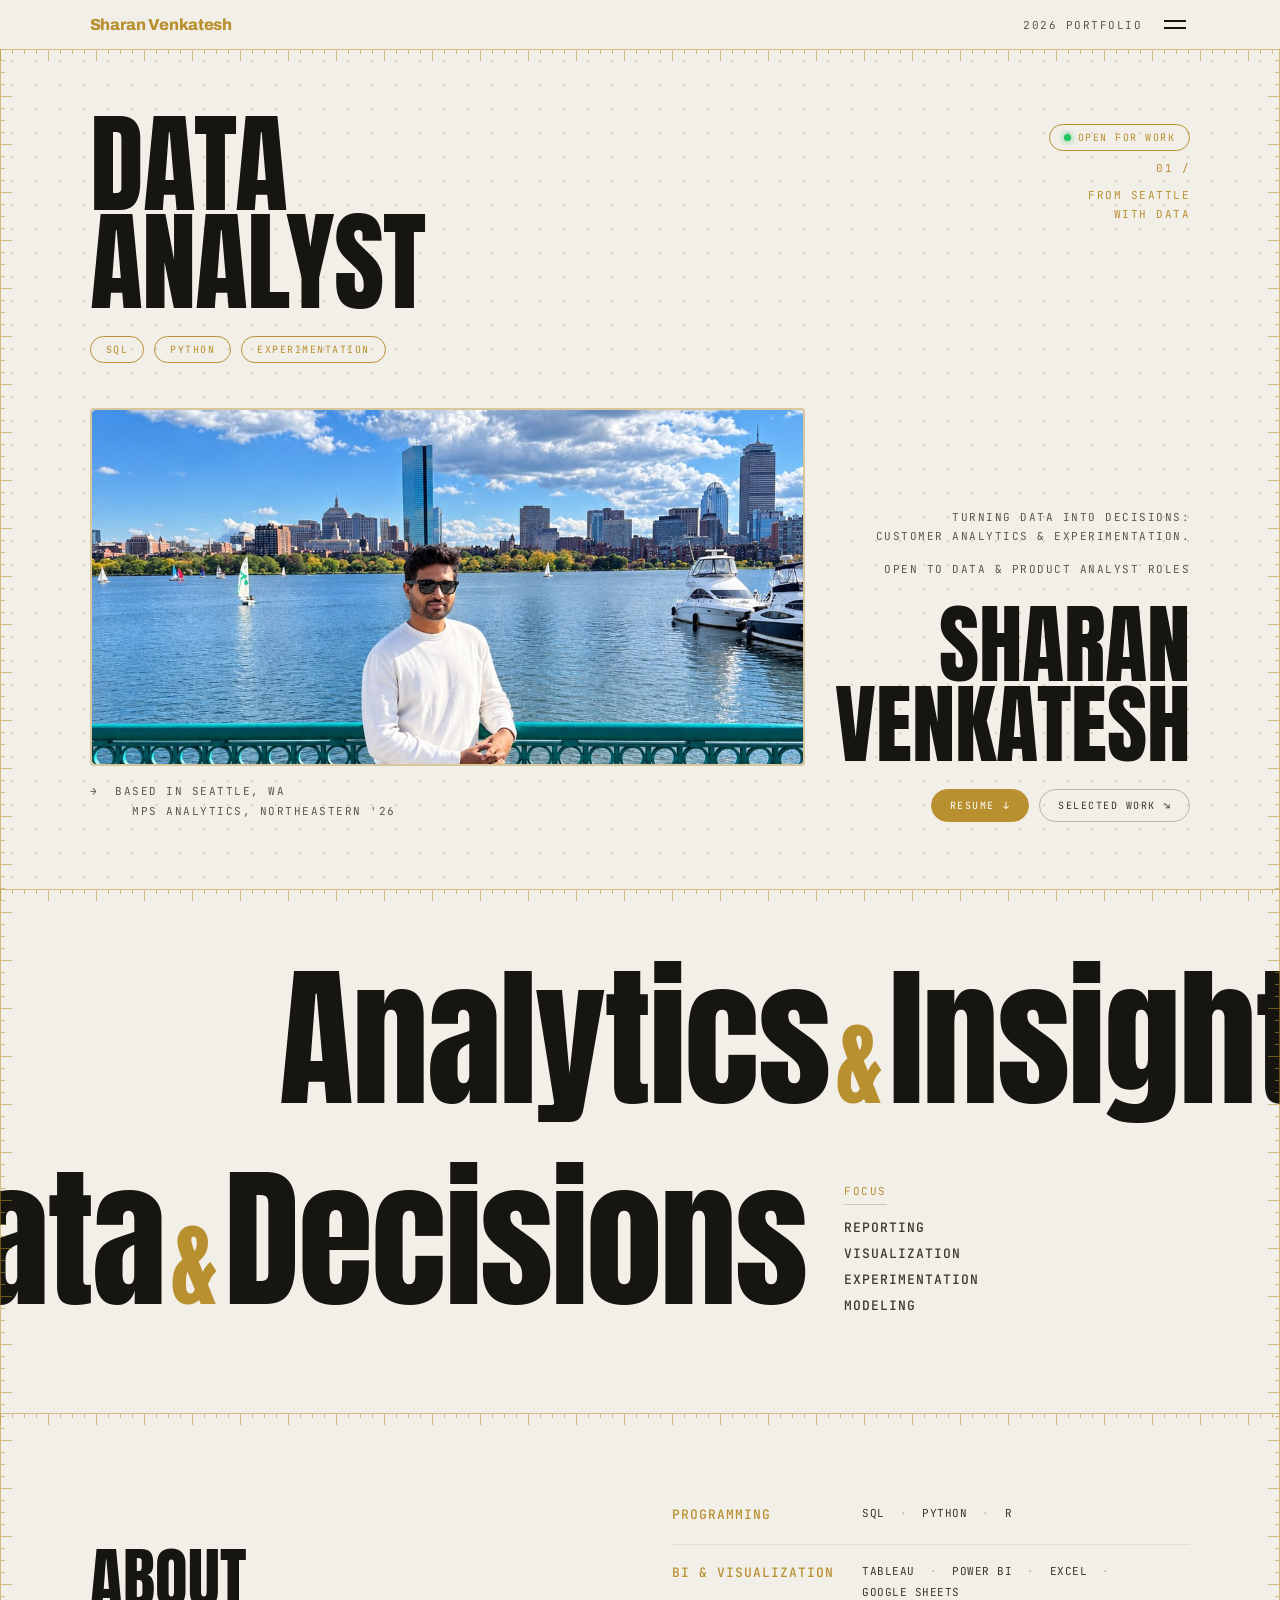
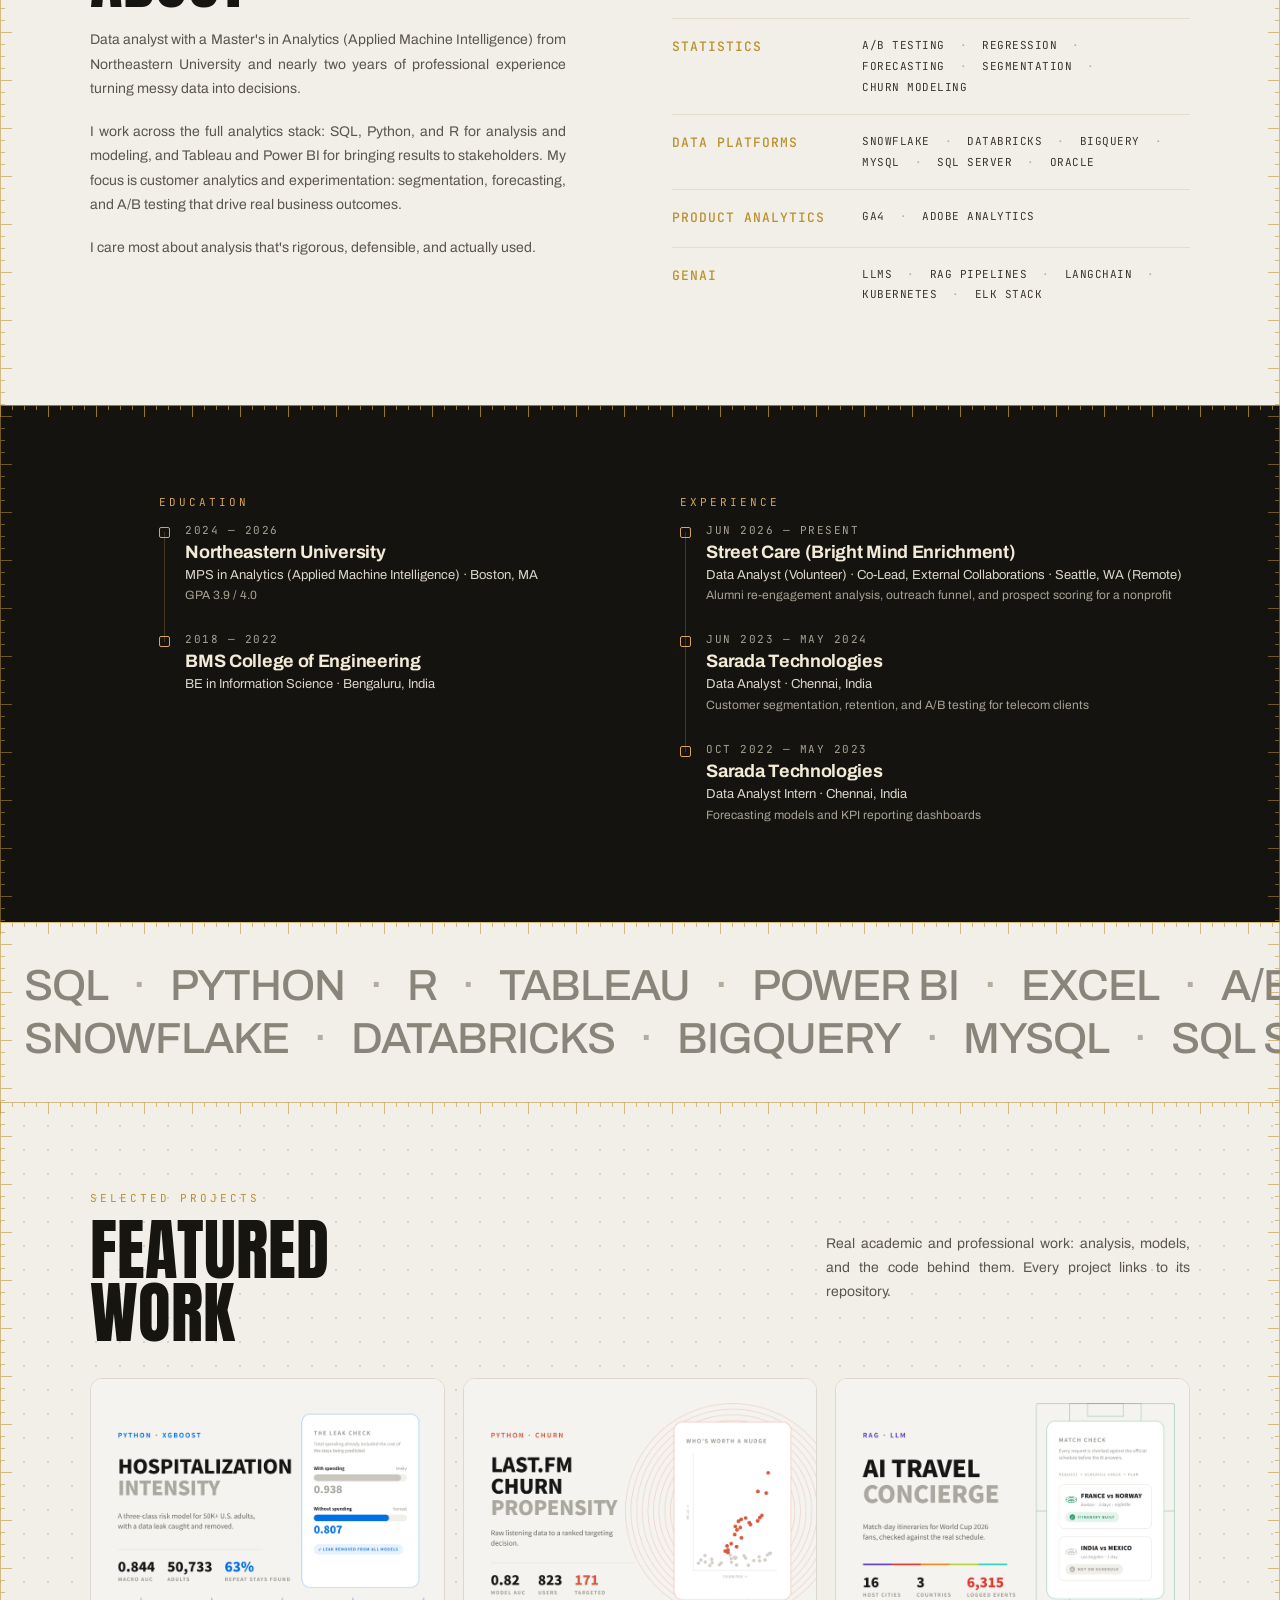
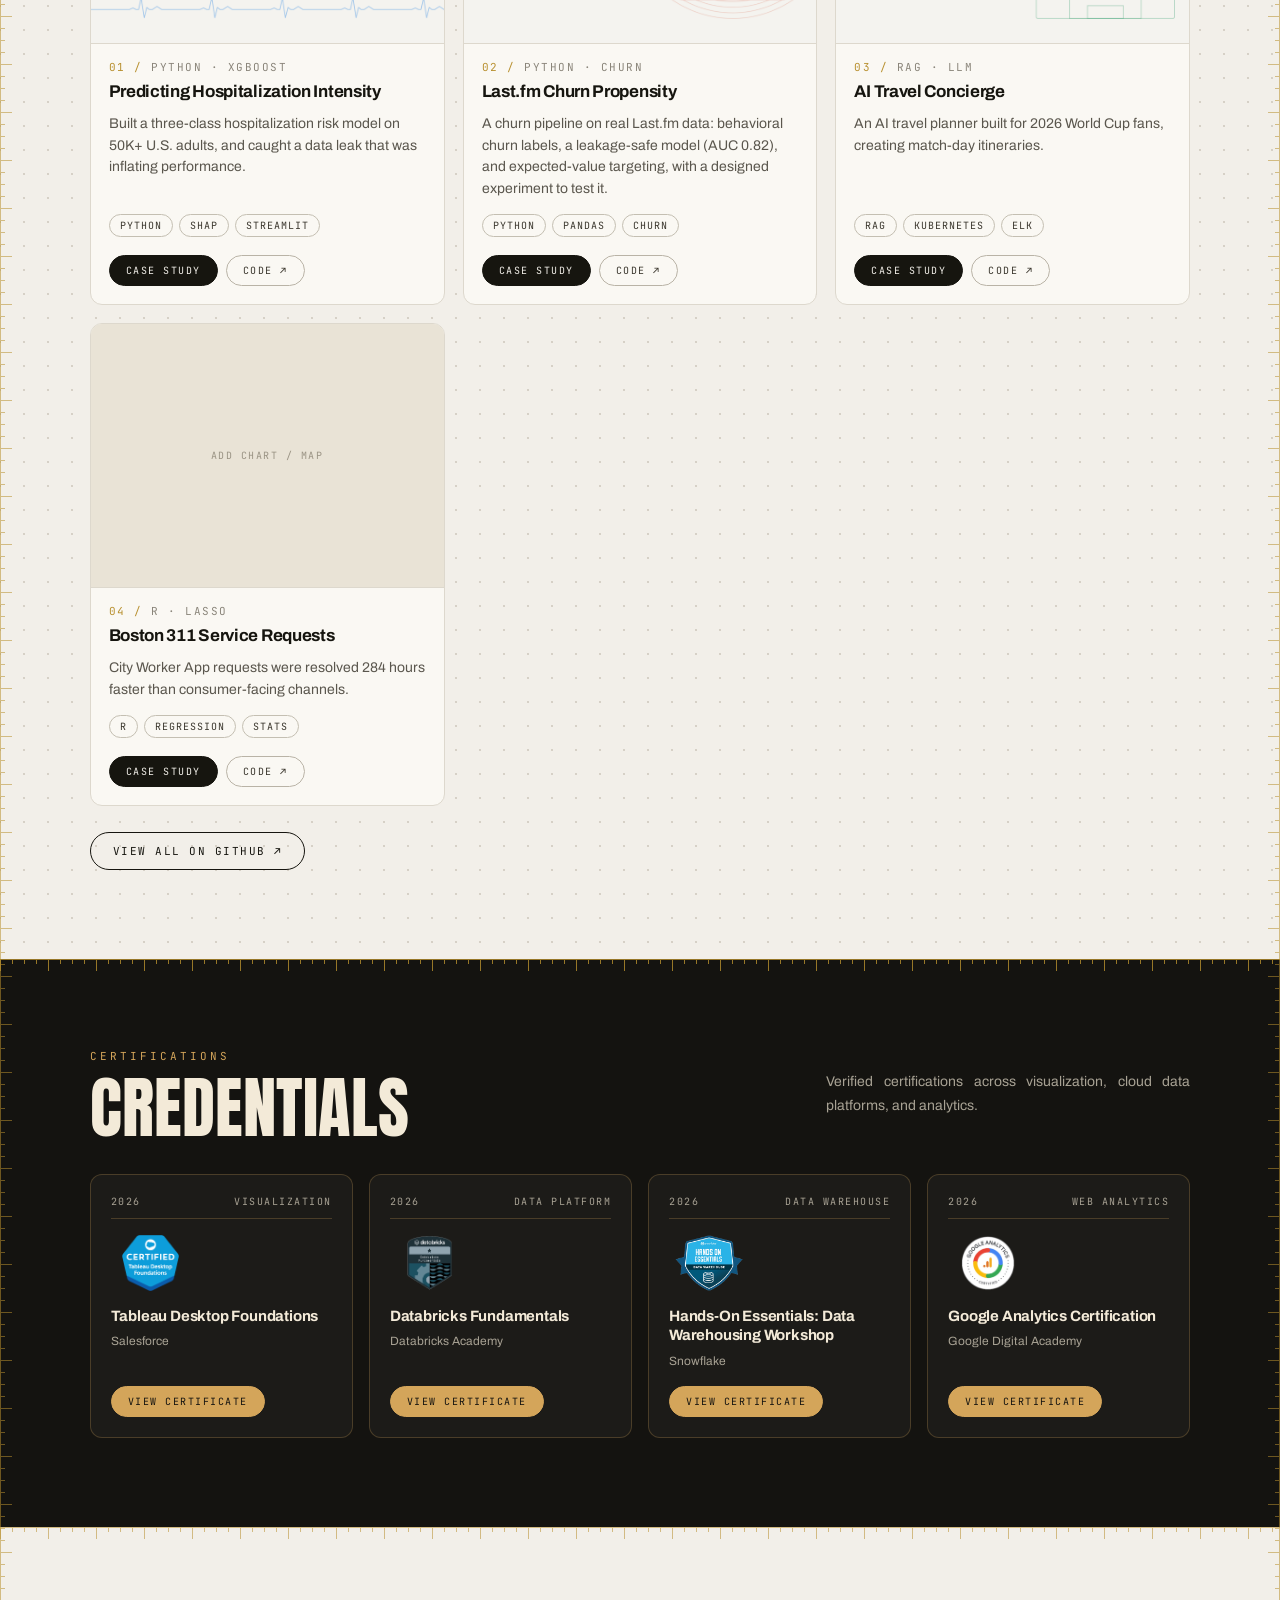
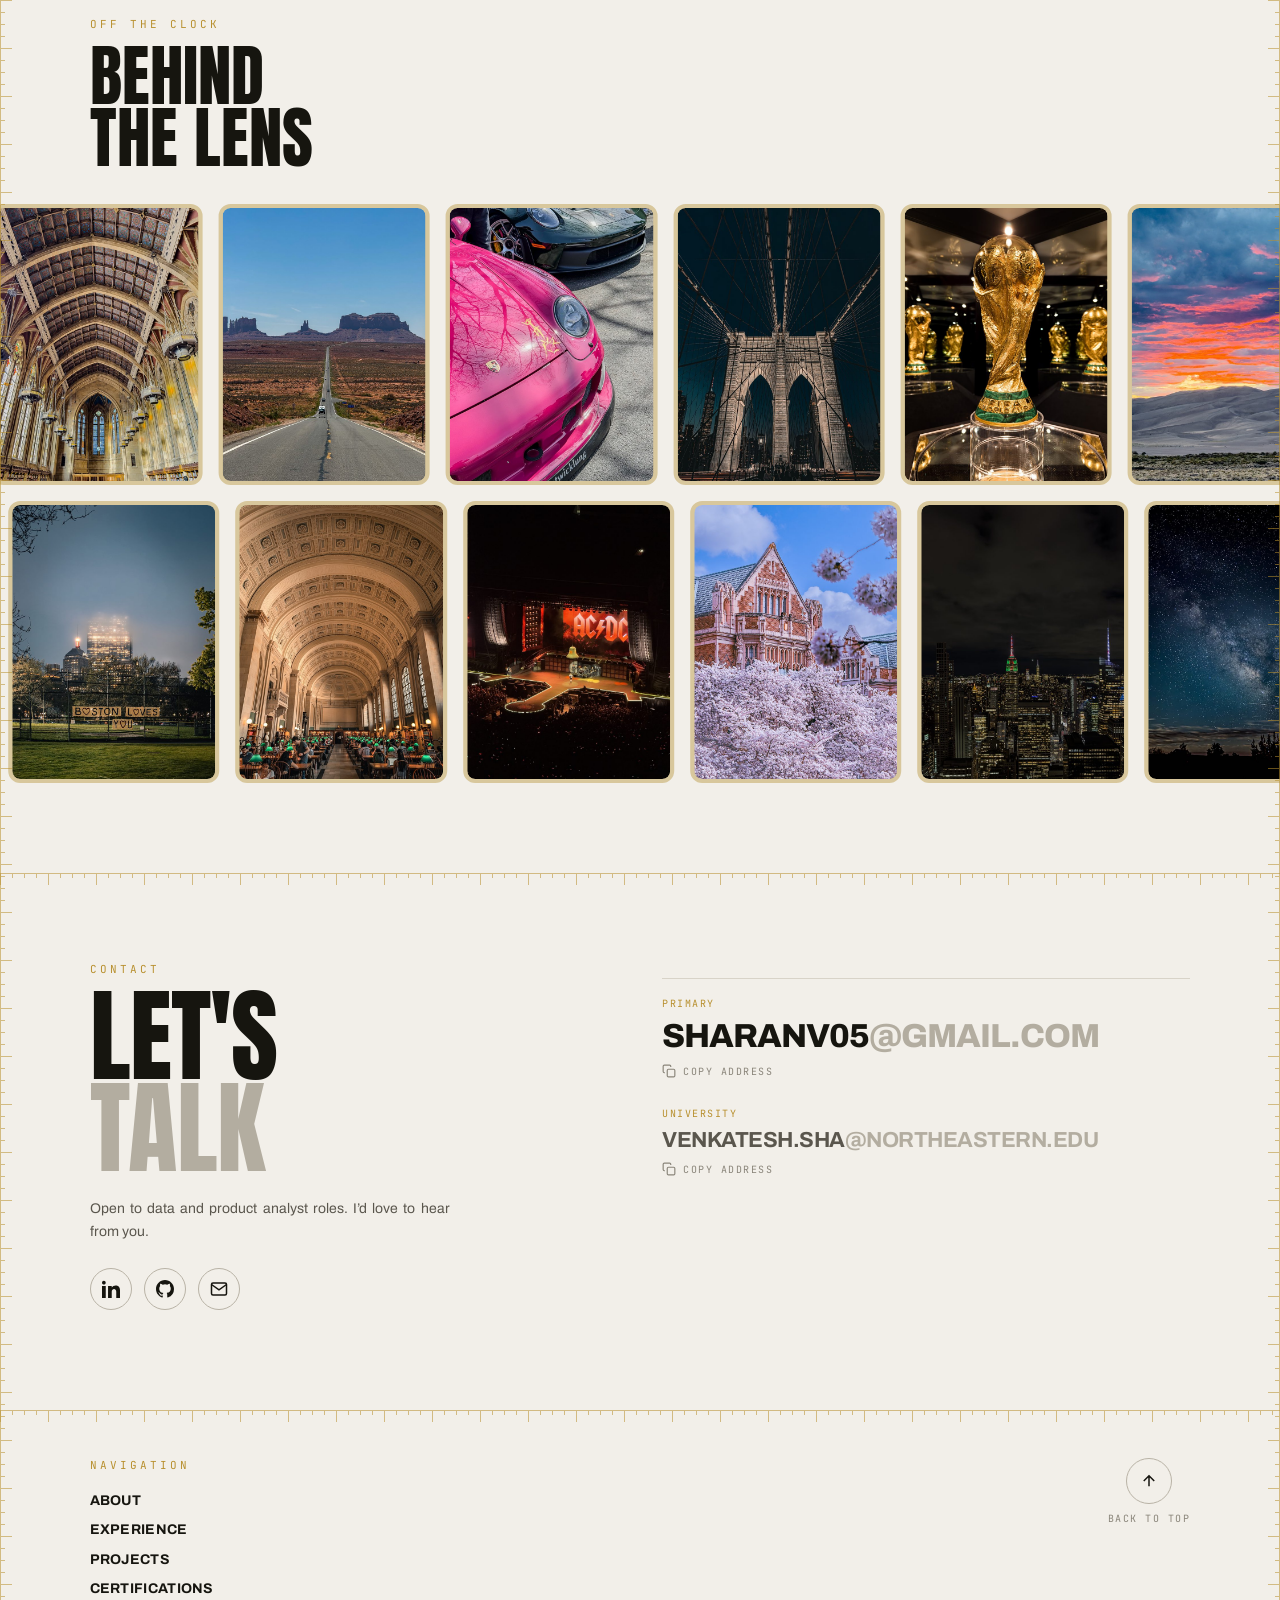
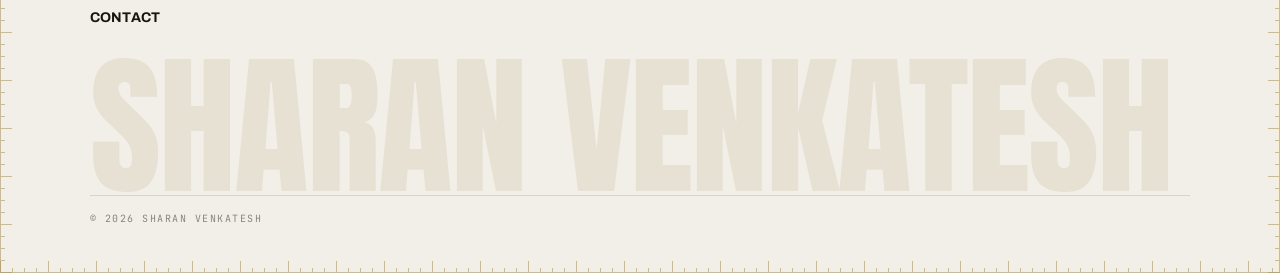
==== commit 110f37da: "Speed up photo strip" ====
--- a/index.html
+++ b/index.html
@@ -24,7 +24,7 @@
   <link rel="preconnect" href="https://fonts.googleapis.com" />
   <link rel="preconnect" href="https://fonts.gstatic.com" crossorigin />
   <link href="https://fonts.googleapis.com/css2?family=Anton&family=Archivo:wght@400;500;700;800;900&family=JetBrains+Mono:wght@400;500&display=swap" rel="stylesheet" />
-  <link rel="stylesheet" href="styles.css?v=31" />
+  <link rel="stylesheet" href="styles.css?v=32" />
 </head>
 
 <body>
@@ -641,6 +641,6 @@
 
   </main>
 
-  <script src="script.js?v=31"></script>
+  <script src="script.js?v=32"></script>
 </body>
 </html>
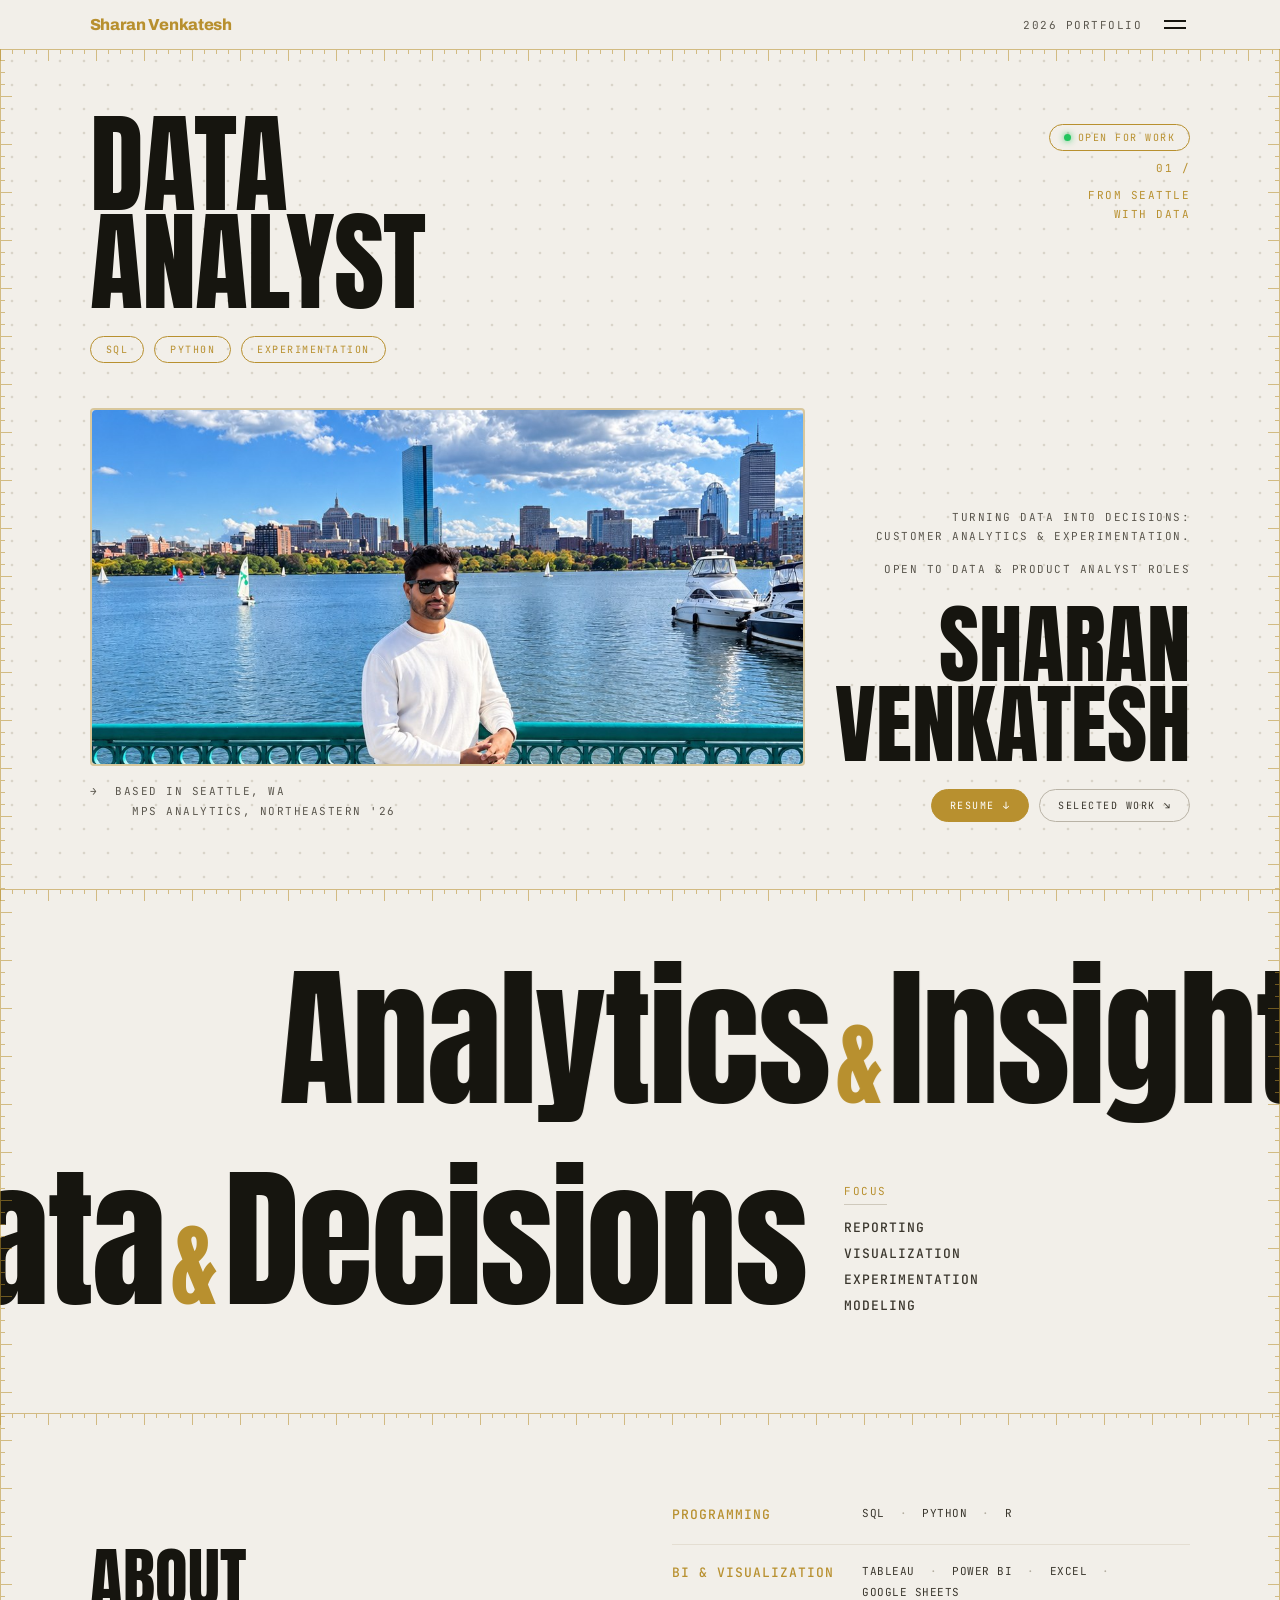
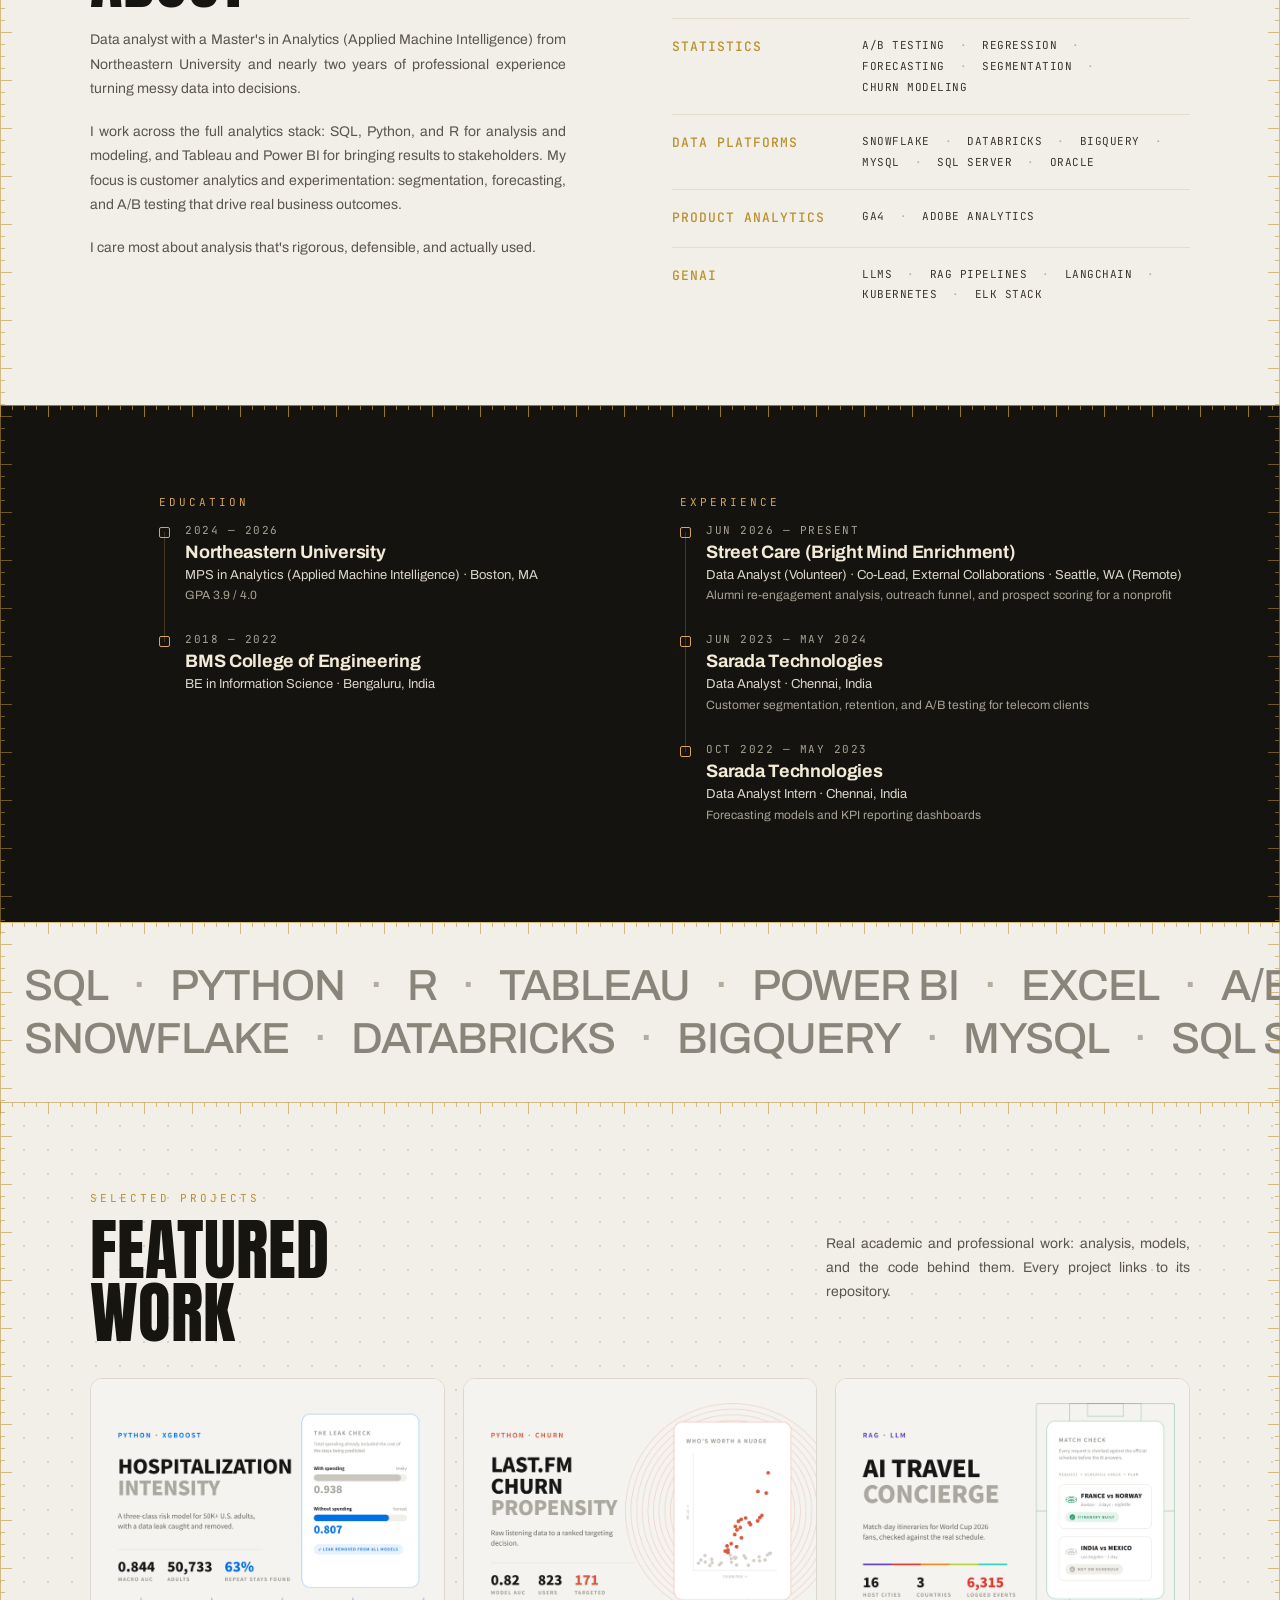
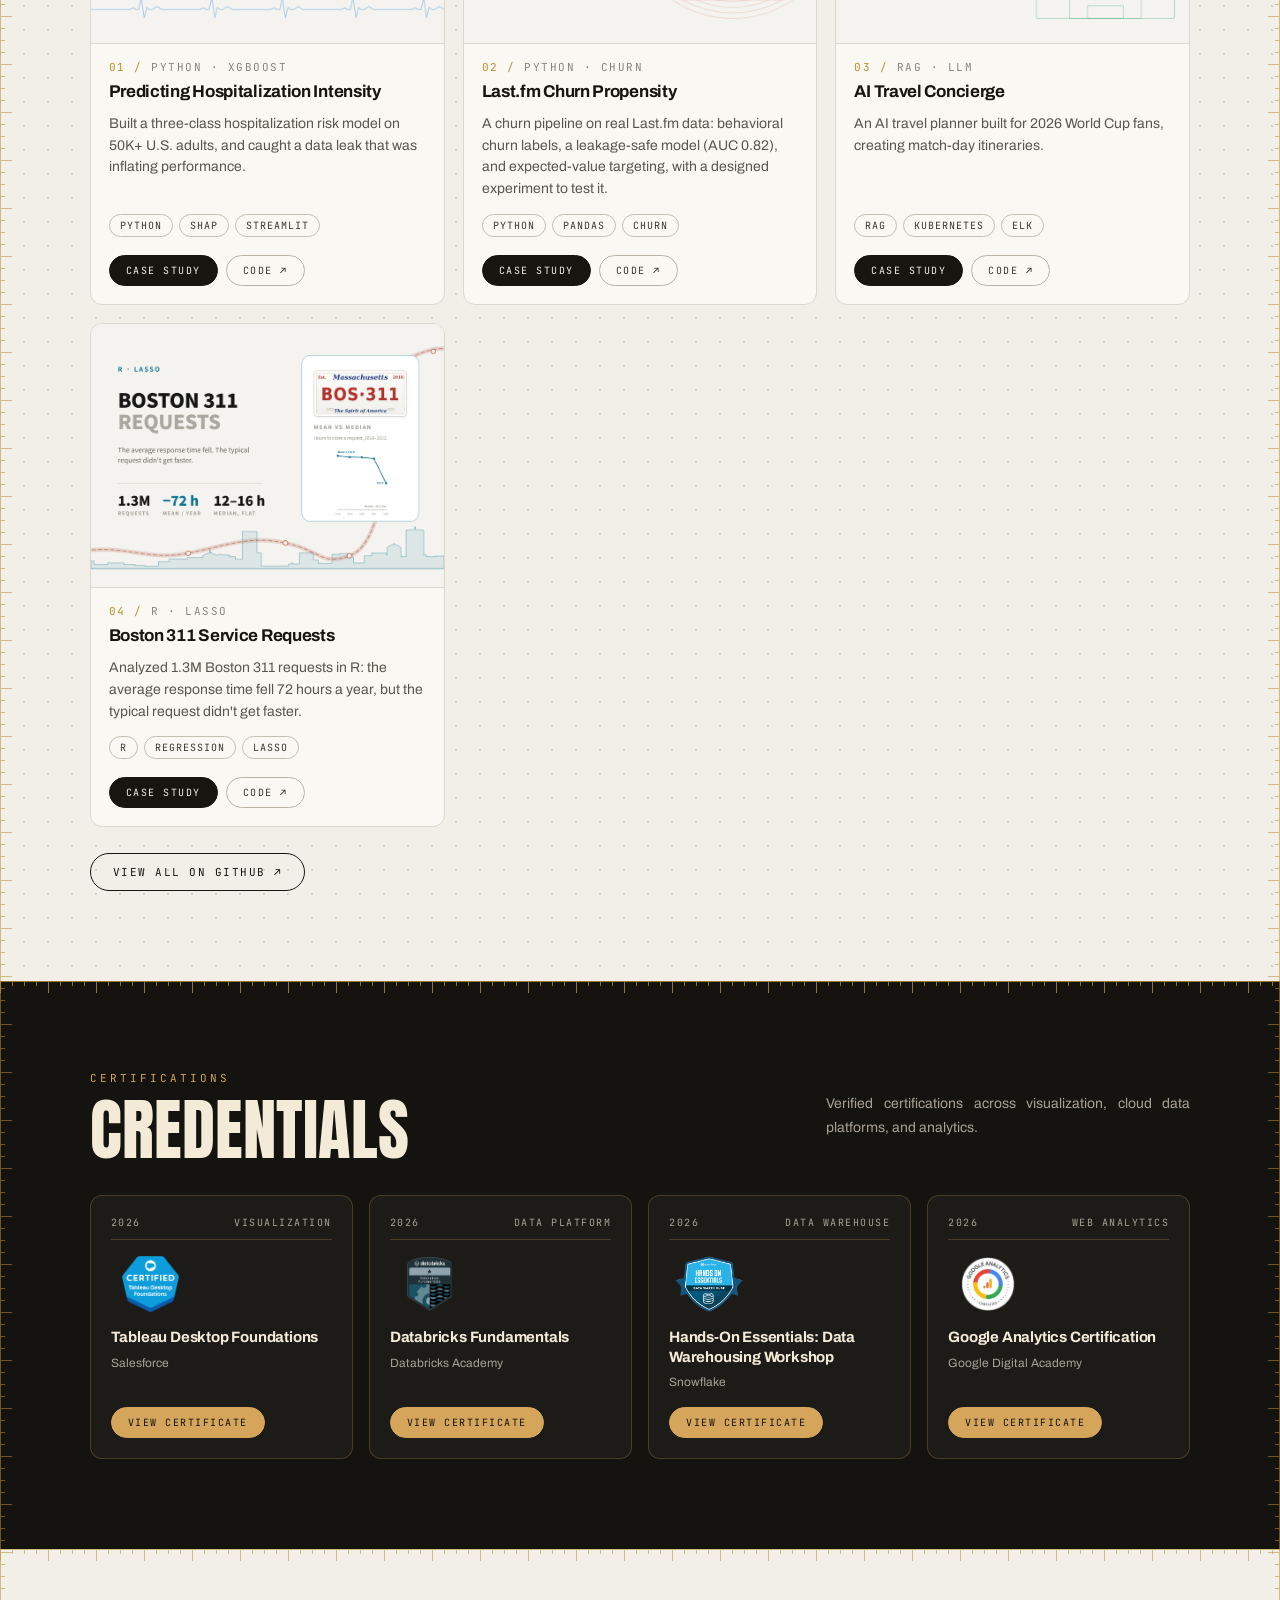
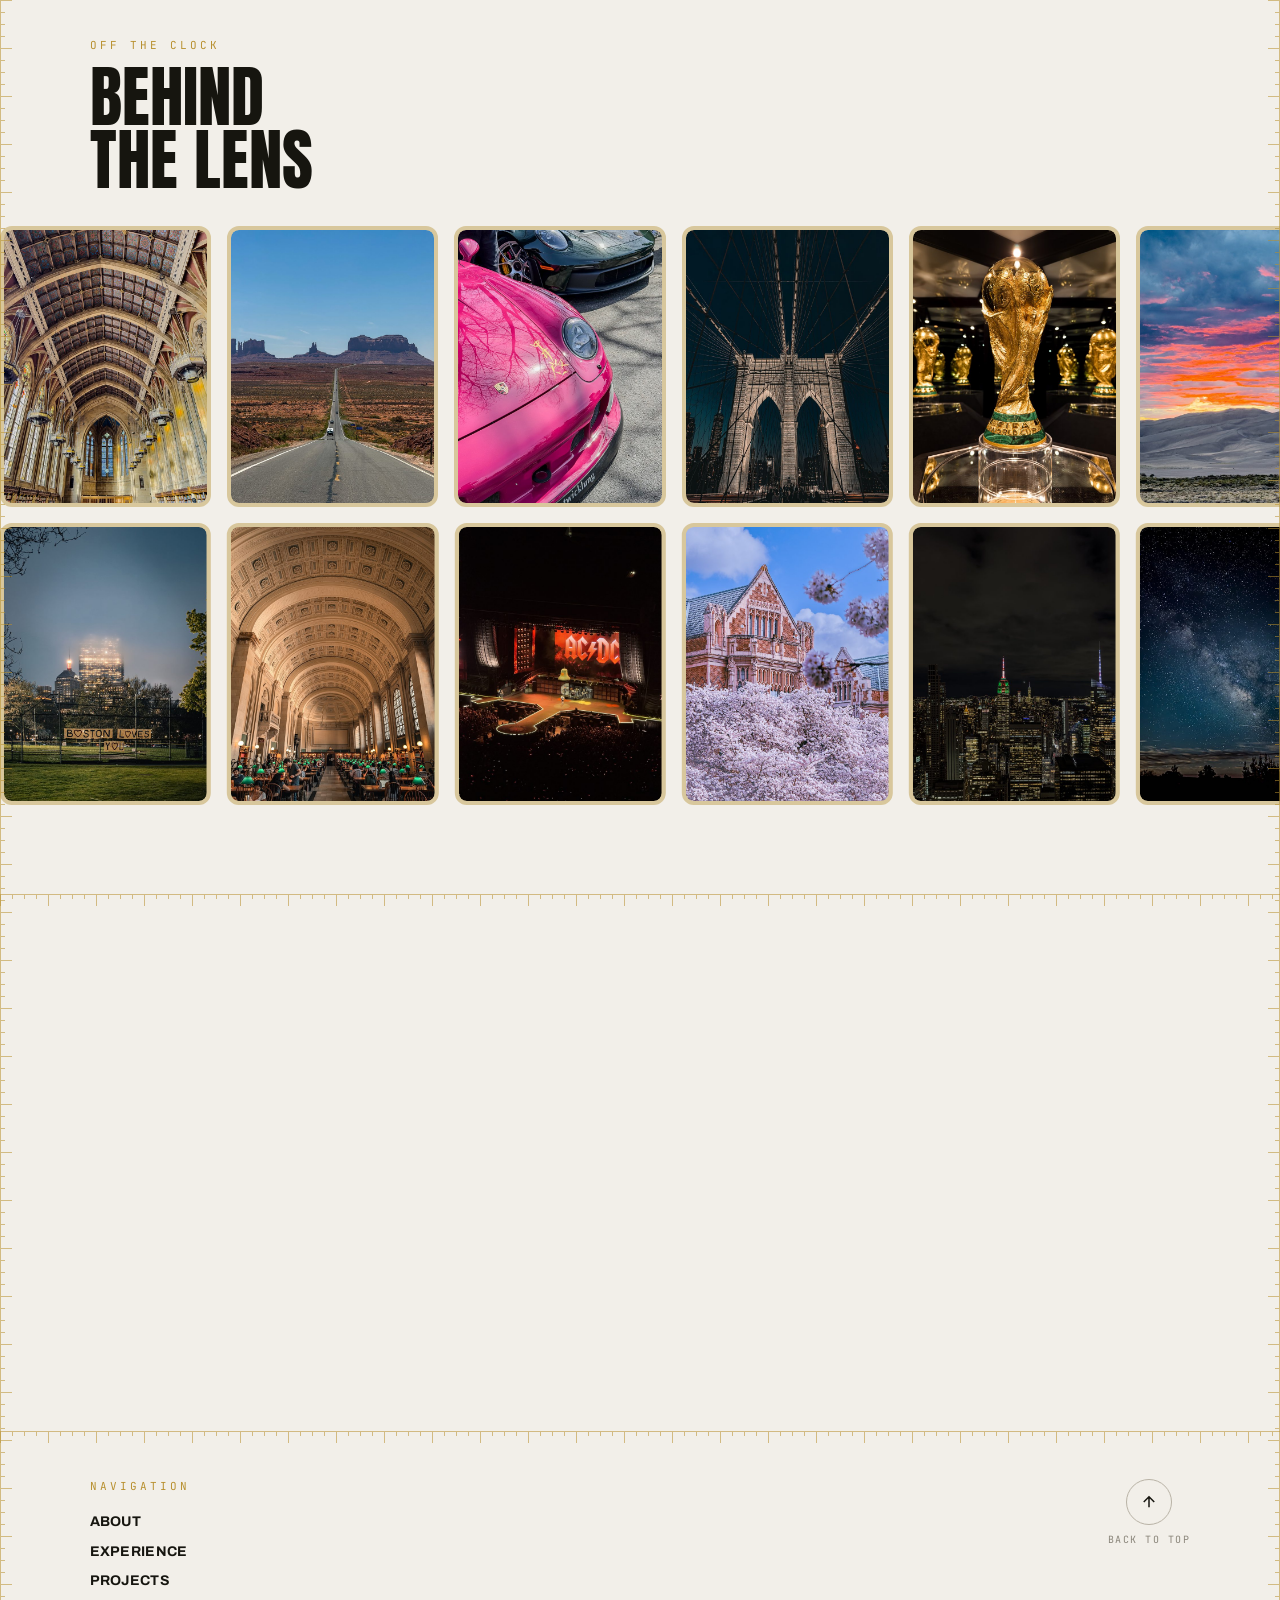
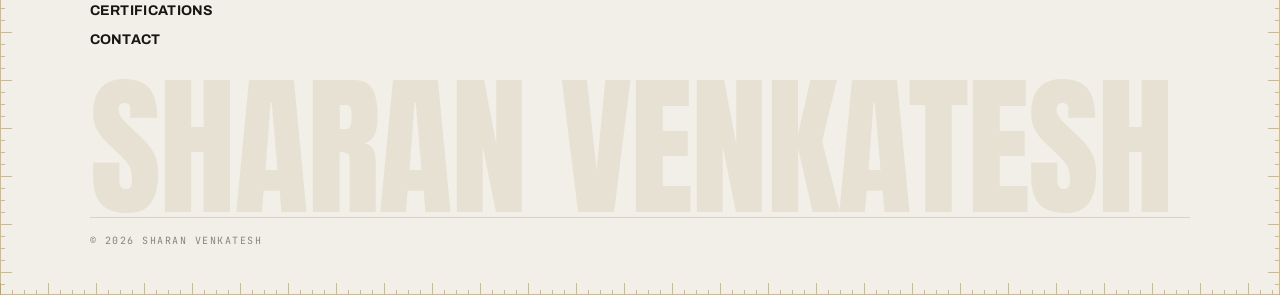
==== commit 56906ace: "Boston 311: rebuilt case study, banner, charts" ====
--- a/index.html
+++ b/index.html
@@ -24,7 +24,7 @@
   <link rel="preconnect" href="https://fonts.googleapis.com" />
   <link rel="preconnect" href="https://fonts.gstatic.com" crossorigin />
   <link href="https://fonts.googleapis.com/css2?family=Anton&family=Archivo:wght@400;500;700;800;900&family=JetBrains+Mono:wght@400;500&display=swap" rel="stylesheet" />
-  <link rel="stylesheet" href="styles.css?v=32" />
+  <link rel="stylesheet" href="styles.css?v=33" />
 </head>
 
 <body>
@@ -321,20 +321,19 @@
 
         <!-- PROJECT 1 — card + case study (the case study text lives in the <dialog> further down) -->
         <article class="project-card reveal">
-          <div class="project-preview">
-            <span class="mono tiny">ADD CHART / MAP</span>
+          <div class="project-preview preview-fit preview-banner">
+            <img src="projects/boston-banner.png" alt="Boston 311: 1.3M requests, mean response time fell while the median stayed flat" loading="lazy" onerror="this.remove()" />
           </div>
           <div class="project-info">
             <div class="mono small muted"><span class="proj-num">04 /</span> R · LASSO</div>
             <div class="project-title">Boston 311 Service Requests</div>
-            <p class="card-result">City Worker App requests were resolved 284 hours faster than consumer-facing channels.</p>
+            <p class="card-result">Analyzed 1.3M Boston 311 requests in R: the average response time fell 72 hours a year, but the typical request didn't get faster.</p>
             <div class="card-tags">
-              <span class="card-tag">R</span><span class="card-tag">REGRESSION</span><span class="card-tag">STATS</span>
+              <span class="card-tag">R</span><span class="card-tag">REGRESSION</span><span class="card-tag">LASSO</span>
             </div>
             <div class="card-actions">
               <button class="card-btn" data-open="cs-311">CASE STUDY</button>
-              <!-- Set the repo URL here -->
-              <a class="card-btn ghost-btn" href="#" target="_blank" rel="noopener">CODE &nearr;</a>
+              <a class="card-btn ghost-btn" href="https://github.com/SharanV99/boston-311-analysis" target="_blank" rel="noopener">CODE &nearr;</a>
             </div>
           </div>
         </article>
@@ -349,18 +348,56 @@
            ============================================================ -->
       <dialog class="case-study" id="cs-311">
         <button class="cs-close" aria-label="Close">&times;</button>
-        <div class="mono small muted"><span class="proj-num">04 /</span> R · LASSO REGRESSION</div>
+        <div class="cs-hero cs-hero-banner">
+          <img src="projects/boston-banner.png" alt="Boston 311 summary banner: mean vs median response time" onerror="this.remove()" />
+        </div>
+        <div class="mono small muted"><span class="proj-num">04 /</span> R · LINEAR REGRESSION · LASSO</div>
         <h3 class="cs-title">Boston 311 Service Requests</h3>
+        <div class="cs-tags">
+          <span class="card-tag">TEAM OF 4 · REBUILT BY ME</span><span class="card-tag">NORTHEASTERN · WINTER 2025</span><span class="card-tag">R</span><span class="card-tag">OPEN DATA</span>
+        </div>
         <dl class="cs-body">
           <dt>Question</dt>
-          <dd>What actually drives how long the City of Boston takes to resolve a service request, and is the city getting faster?</dd>
+          <dd>Boston 311 is the city's non-emergency service line. What drives how long the city takes to resolve 1.3 million requests, and did it actually get faster between 2018 and 2022?</dd>
+          <dt>Data</dt>
+          <dd>1,300,153 requests from Analyze Boston (City of Boston open data), five yearly files combined into one dataset. Response time is the hours from opening to closing a request. 82,722 still-open requests were excluded, leaving 1,205,832 closed requests for modeling.</dd>
           <dt>Approach</dt>
-          <dd>Cleaned 1.3M service requests in R and engineered 31 features, including geospatial and temporal variables. Used LASSO regression to isolate the drivers of resolution time, with stepwise regression as a check.</dd>
+          <dd>Linear regression of response time on year, request type, department, neighborhood and submission source, so the time trend is separated from changes in the request mix. LASSO with 10-fold cross-validation to rank 175 request types, and a chi-square test with a heatmap for neighborhood differences.</dd>
           <dt>Finding</dt>
-          <dd>Requests submitted through the City Worker App were resolved 284 hours faster than those from consumer-facing channels. Average response time improved 13% year over year (119 hours per year, p &lt; 0.001).</dd>
-          <dt>Recommendation</dt>
-          <dd>Expand employee training and City Worker App adoption, since the internal channel is where the speed gains are.</dd>
+          <dd>The average fell, but the typical request did not get faster. After controls, average resolution time dropped 72 hours a year (95% CI −77 to −67, p &lt; 0.001), about 6.5% of the 2018 average. But the median stayed between 12 and 16 hours every year, and the average barely moved until a sharp drop in 2022. The improvement came from closing fewer extremely long-running cases.
+            <figure class="cs-figure">
+              <img src="projects/boston-by-year.png" alt="Average response time by year, 2018 to 2022" loading="lazy" />
+              <figcaption class="mono tiny">AVERAGE RESPONSE TIME BY YEAR</figcaption>
+            </figure>
+          </dd>
+          <dt>Channels</dt>
+          <dd>Raw median waits differ sharply: about 2.5 hours through the City Worker App, 9 hours through the resident app, 62 hours by phone and 75 hours through self-service web. Once request type, department and neighborhood are held constant, the resident app, phone and web are no longer significantly different. The City Worker App stays about 169 hours faster (95% CI 126 to 213), likely because staff log issues they fix on the spot, so this is not proof the app speeds up service.
+            <figure class="cs-figure">
+              <img src="projects/boston-by-source.png" alt="Response time by submission source, log scale" loading="lazy" />
+              <figcaption class="mono tiny">RESPONSE TIME BY SUBMISSION SOURCE · LOG SCALE</figcaption>
+            </figure>
+          </dd>
+          <dt>Patterns</dt>
+          <dd>Noise complaints and urgent requests resolve fastest; sidewalk repair, pavement markings and permit enforcement are slowest. Enforcement and abandoned-vehicle requests grew the most, jumping from about 43,000 in 2020 to 62,000 in 2021. Request mix also differs by neighborhood, with parking enforcement dominating South Boston and Dorchester.
+            <figure class="cs-figure">
+              <img src="projects/boston-trends.png" alt="Yearly requests for the eight most common reasons" loading="lazy" />
+              <figcaption class="mono tiny">TOP 8 REQUEST REASONS, 2018–2022</figcaption>
+            </figure>
+            <figure class="cs-figure">
+              <img src="projects/boston-heatmap.png" alt="Top request types across the busiest neighborhoods" loading="lazy" />
+              <figcaption class="mono tiny">TOP REQUEST TYPES BY NEIGHBORHOOD</figcaption>
+            </figure>
+          </dd>
+          <dt>What it means</dt>
+          <dd>Track the median alongside the mean, since an average-only dashboard would credit the city with faster service when the real change was clearing old cases. Focus resources on the slow categories. And don't push app adoption on speed grounds alone: after controls, resident channels resolve at similar speeds.</dd>
+          <dt>Limitations</dt>
+          <dd>Open cases are excluded, so the slowest requests are partly missing. Response times are heavily skewed, and the models explain individual requests poorly (cross-validated RMSE about 3,749 hours), so they are useful for comparing groups, not predicting one request. With 1.2 million rows almost everything is significant, so effect sizes matter more than p-values.</dd>
+          <dt>The rebuild</dt>
+          <dd>This began as a team project for ALY6015. In October 2026 I rebuilt the dataset from the city's source files, turned the code into a reproducible pipeline and re-ran the analysis. That corrected the course version's headline numbers: the City Worker App advantage went from 266 to 169 hours, and the yearly improvement from 119 hours (13%) to 72 hours (6.5%), with a flat median the original never reported.</dd>
         </dl>
+        <div class="cs-actions">
+          <a class="card-btn" href="https://github.com/SharanV99/boston-311-analysis" target="_blank" rel="noopener">CODE ON GITHUB &nearr;</a>
+        </div>
       </dialog>
 
       <dialog class="case-study" id="cs-genai">
@@ -641,6 +678,6 @@
 
   </main>
 
-  <script src="script.js?v=32"></script>
+  <script src="script.js?v=33"></script>
 </body>
 </html>
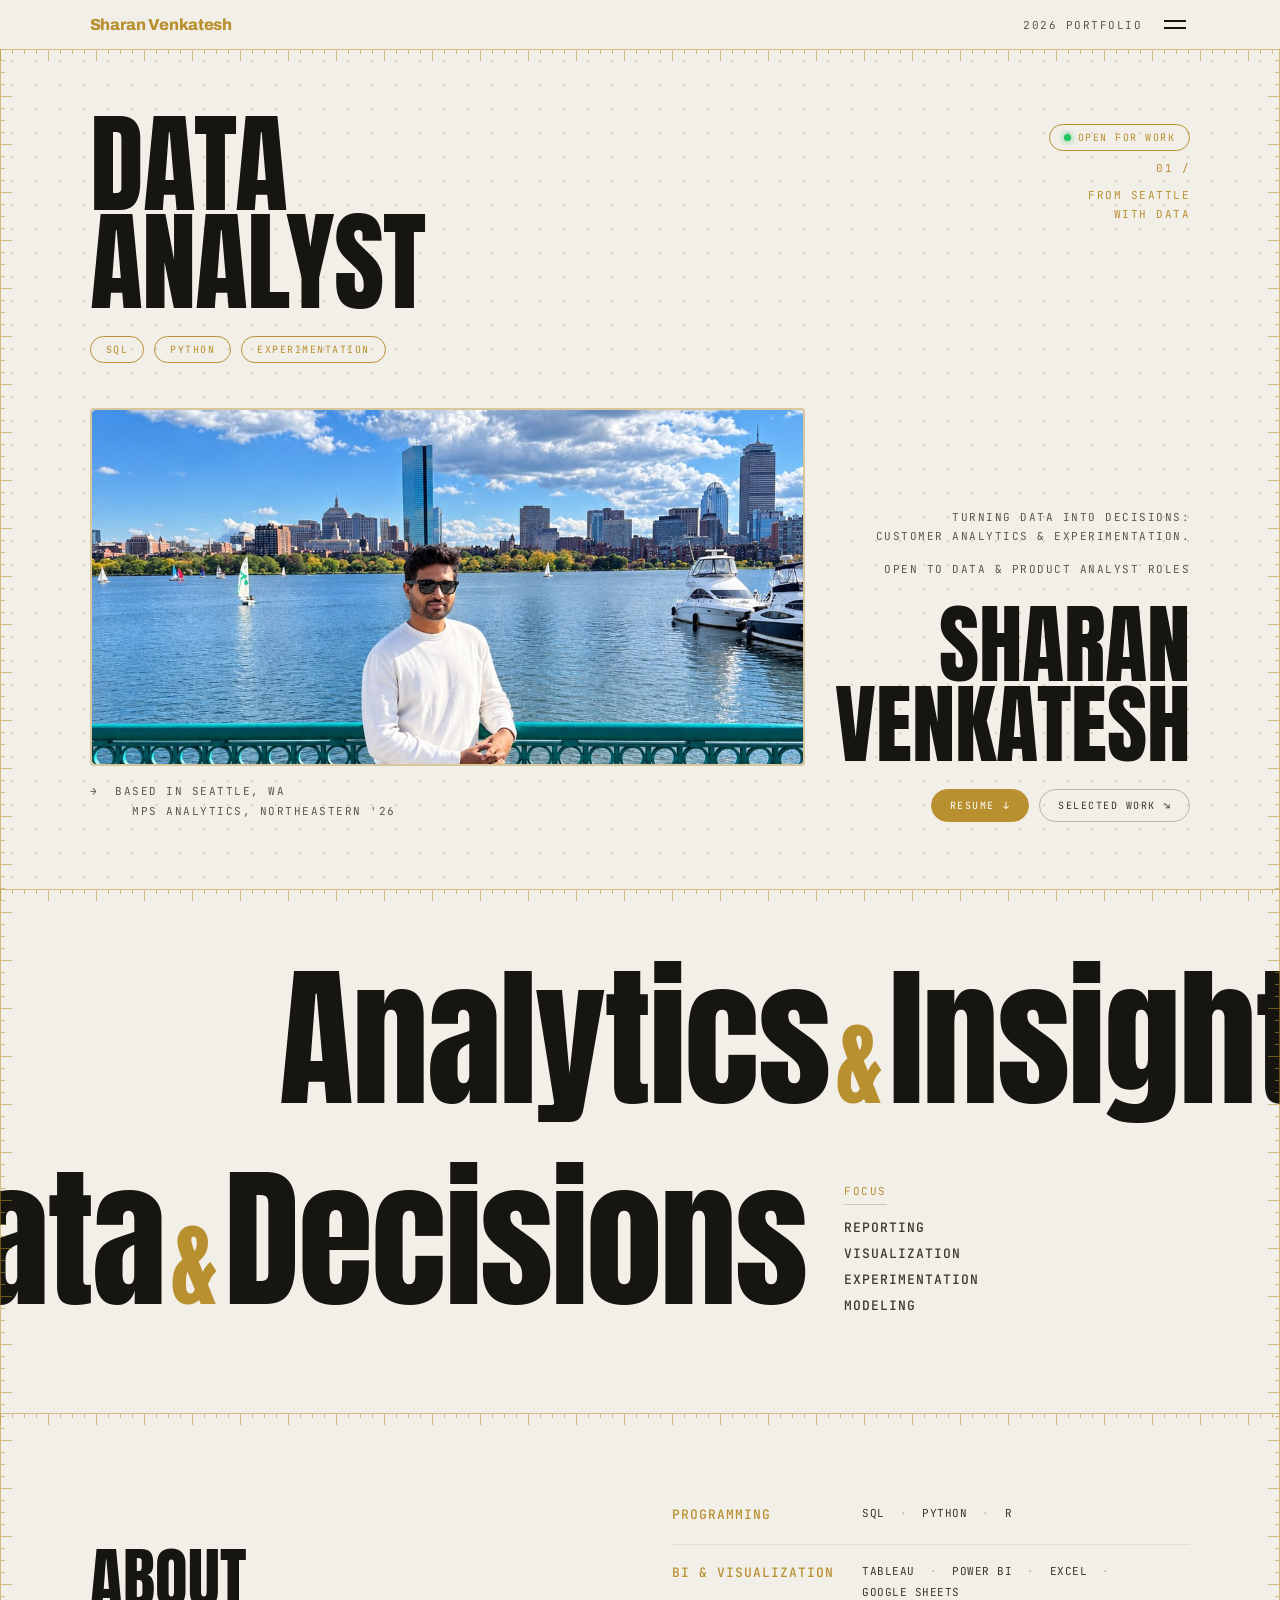
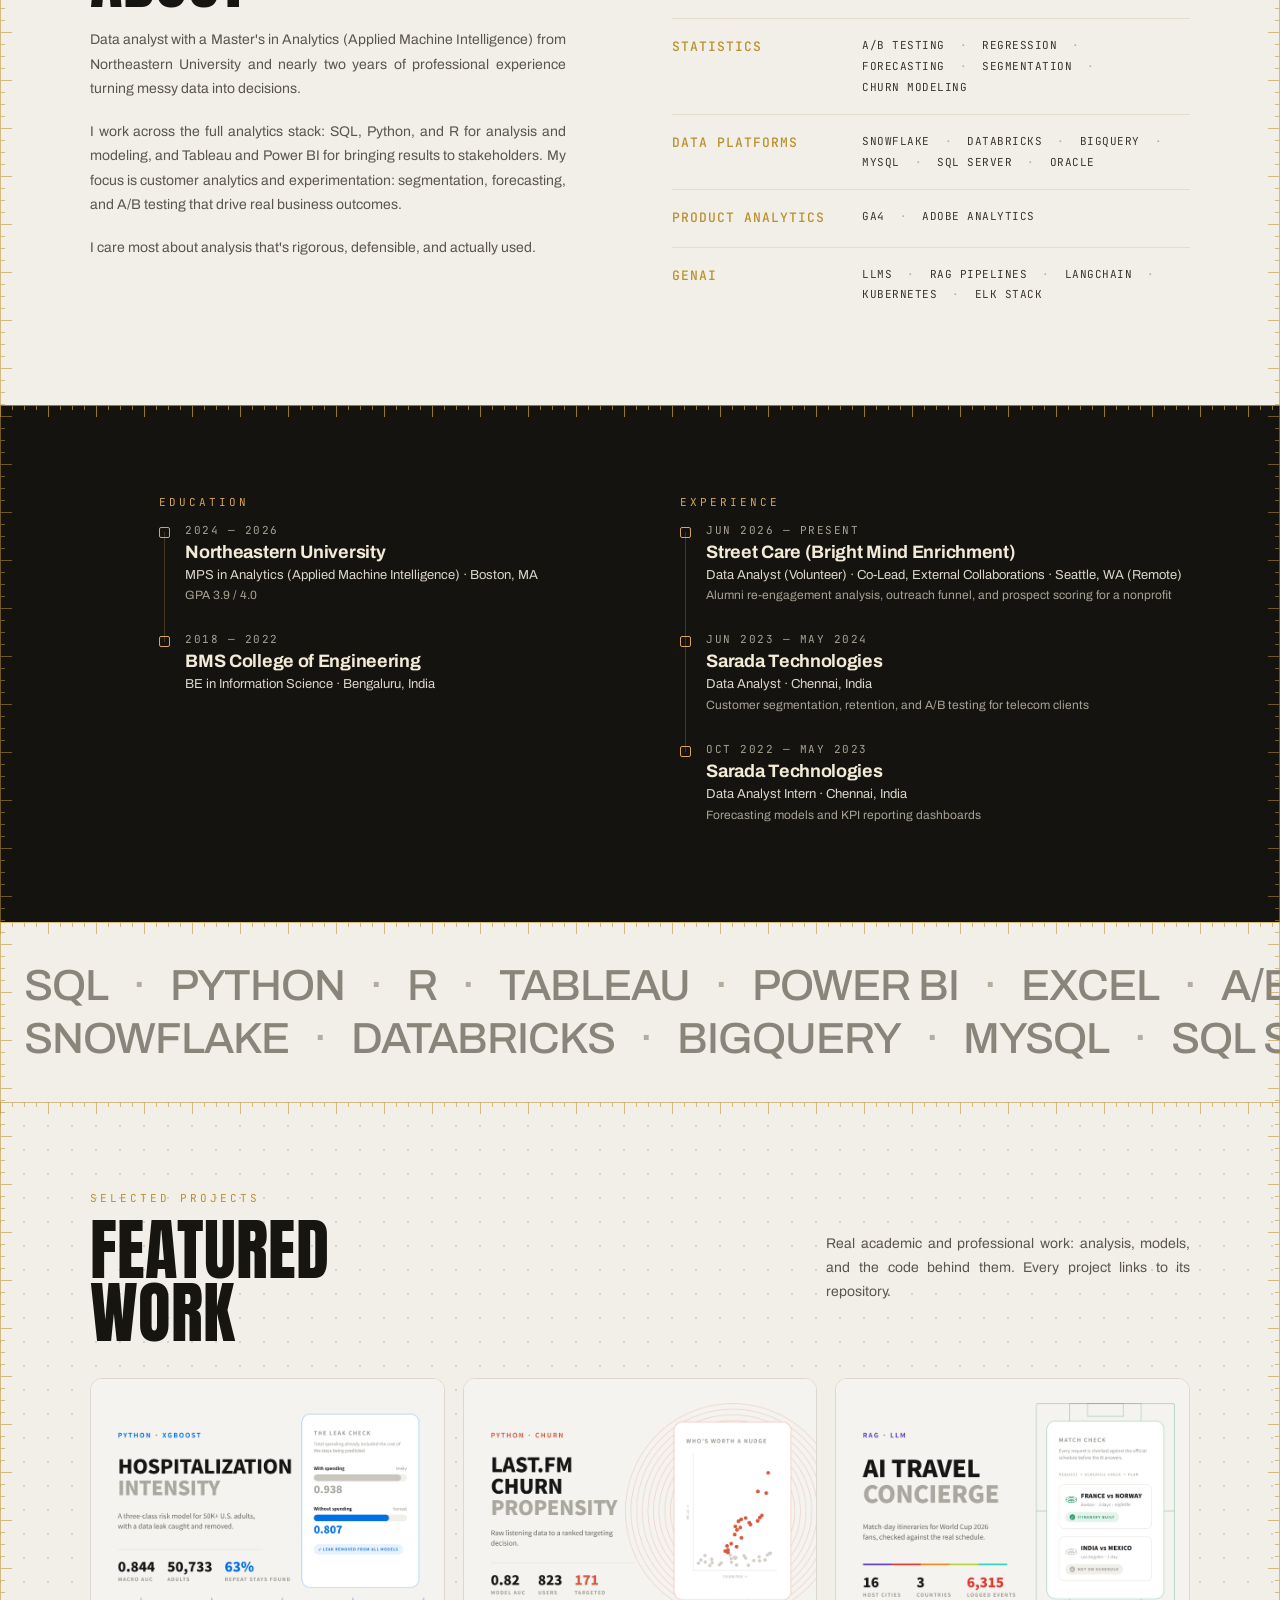
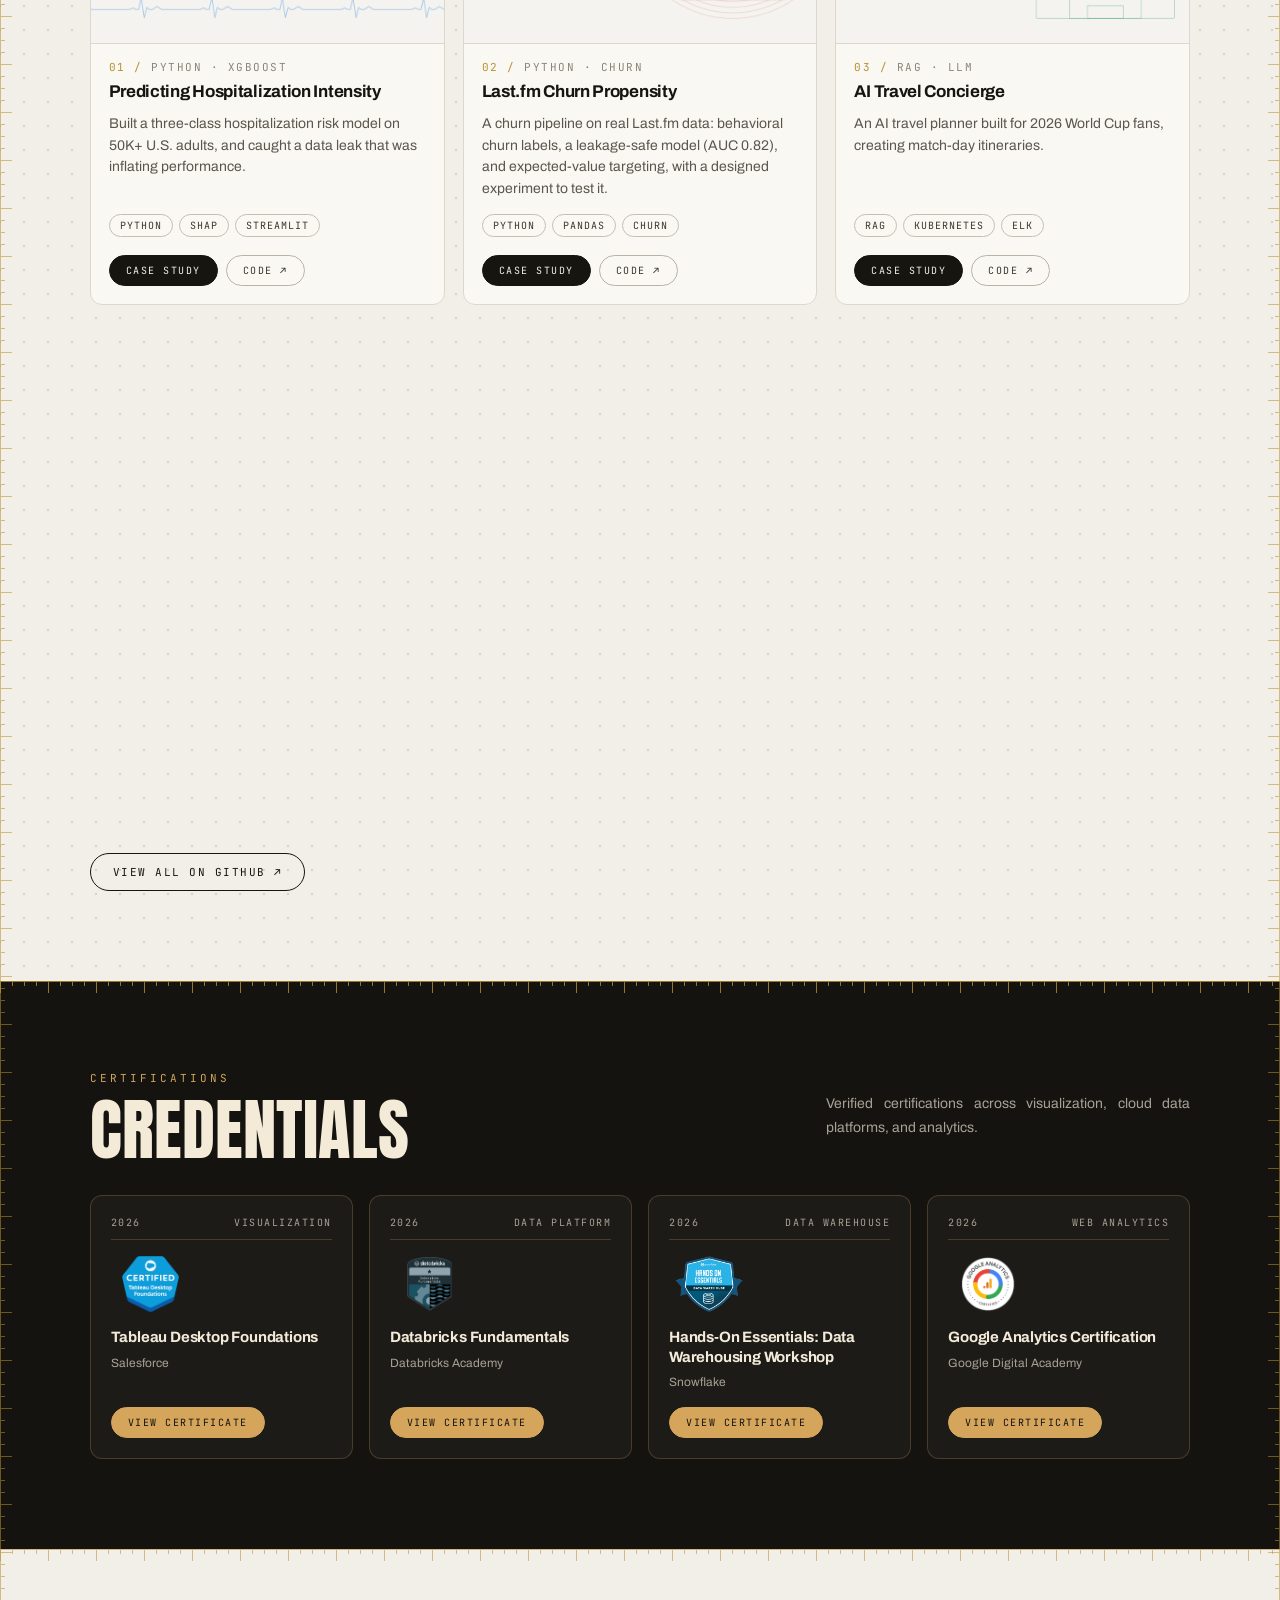
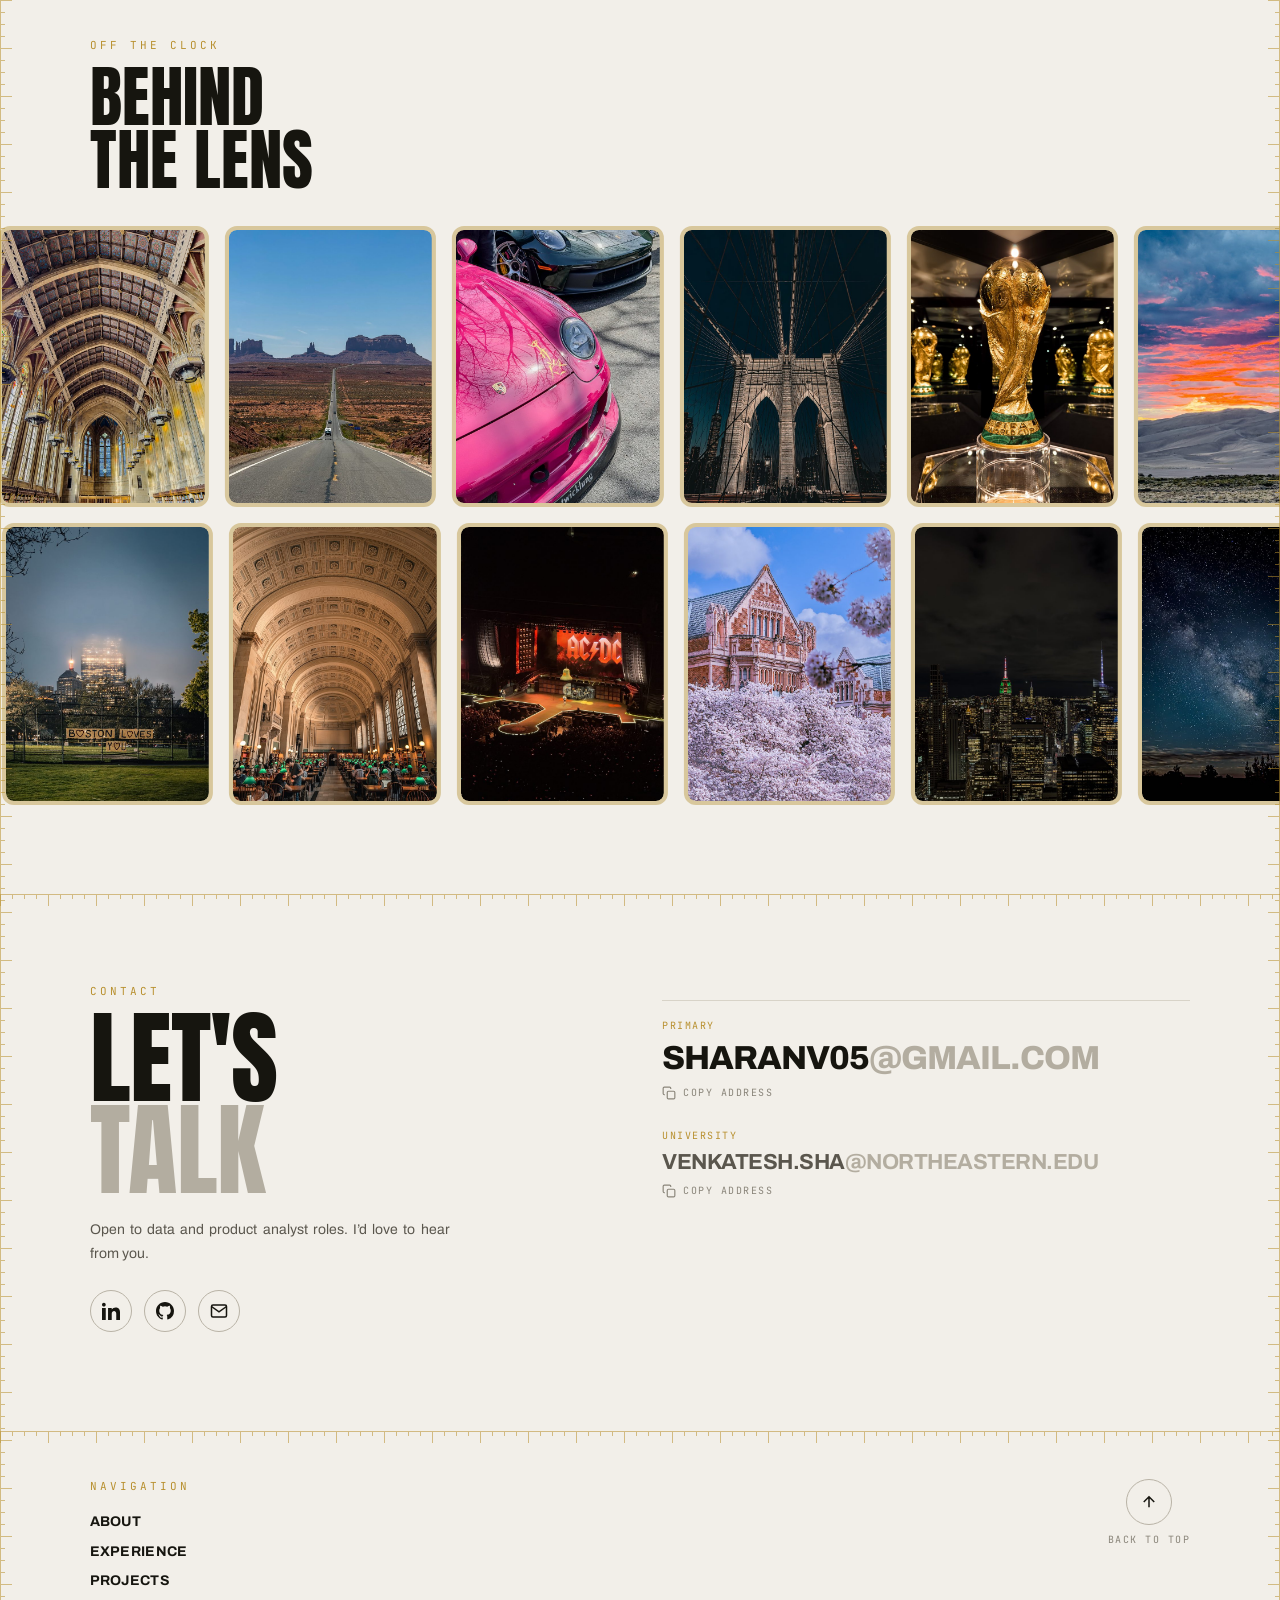
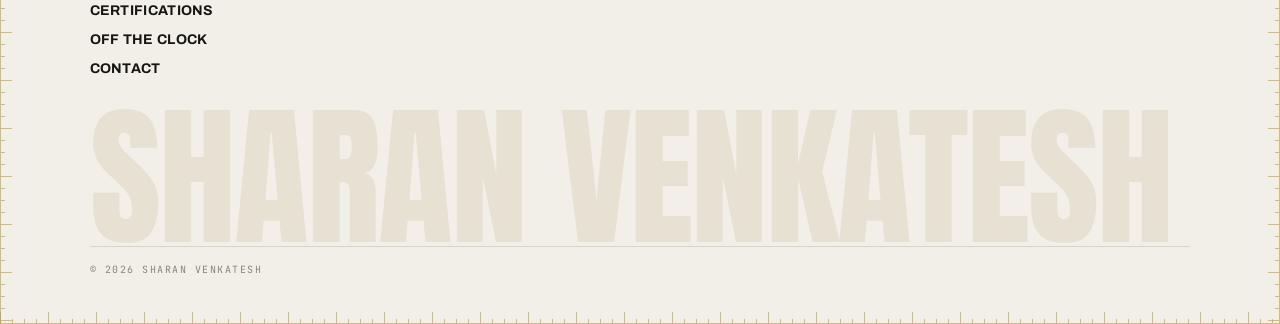
==== commit aee5141c: "Center lone project card, protect photos, add Off the Clock to nav" ====
--- a/index.html
+++ b/index.html
@@ -24,7 +24,7 @@
   <link rel="preconnect" href="https://fonts.googleapis.com" />
   <link rel="preconnect" href="https://fonts.gstatic.com" crossorigin />
   <link href="https://fonts.googleapis.com/css2?family=Anton&family=Archivo:wght@400;500;700;800;900&family=JetBrains+Mono:wght@400;500&display=swap" rel="stylesheet" />
-  <link rel="stylesheet" href="styles.css?v=33" />
+  <link rel="stylesheet" href="styles.css?v=34" />
 </head>
 
 <body>
@@ -49,6 +49,7 @@
     <a href="#experience" class="menu-link">Experience</a>
     <a href="#projects" class="menu-link">Projects</a>
     <a href="#certifications" class="menu-link">Certifications</a>
+    <a href="#off-the-clock" class="menu-link">Off the Clock</a>
     <a href="#contact" class="menu-link">Contact</a>
   </nav>
   <!-- dim layer behind the menu; clicking it closes the menu -->
@@ -619,8 +620,8 @@
         </div>
       </div>
       <div class="lens-marquee" aria-label="Photography by Sharan Venkatesh">
-        <div class="lens-track"><div class="lens-card"><img src="photos/p4302.jpg" alt="" /></div><div class="lens-card"><img src="photos/p1617.jpg" alt="" /></div><div class="lens-card"><img src="photos/p9970.jpg" alt="" /></div><div class="lens-card"><img src="photos/p6041.jpg" alt="" /></div><div class="lens-card"><img src="photos/p1239.jpg" alt="" /></div><div class="lens-card"><img src="photos/p3271.jpg" alt="" /></div><div class="lens-card"><img src="photos/p3625.jpg" alt="" /></div><div class="lens-card"><img src="photos/p3432.jpg" alt="" /></div><div class="lens-card"><img src="photos/p3177.jpg" alt="" /></div><div class="lens-card"><img src="photos/p1712.jpg" alt="" /></div><div class="lens-card"><img src="photos/p0463.jpg" alt="" /></div><div class="lens-card"><img src="photos/p3321.jpg" alt="" /></div></div>
-        <div class="lens-track reverse"><div class="lens-card"><img src="photos/p0746.jpg" alt="" /></div><div class="lens-card"><img src="photos/p5080.jpg" alt="" /></div><div class="lens-card"><img src="photos/p2298.jpg" alt="" /></div><div class="lens-card"><img src="photos/p2101.jpg" alt="" /></div><div class="lens-card"><img src="photos/p9008.jpg" alt="" /></div><div class="lens-card"><img src="photos/p1705.jpg" alt="" /></div><div class="lens-card"><img src="photos/p5924.jpg" alt="" /></div><div class="lens-card"><img src="photos/p9996.jpg" alt="" /></div><div class="lens-card"><img src="photos/p5316.jpg" alt="" /></div><div class="lens-card"><img src="photos/p2228.jpg" alt="" /></div><div class="lens-card"><img src="photos/p3577.jpg" alt="" /></div><div class="lens-card"><img src="photos/p3561.jpg" alt="" /></div></div>
+        <div class="lens-track"><div class="lens-card"><img draggable="false" src="photos/p4302.jpg" alt="" /></div><div class="lens-card"><img draggable="false" src="photos/p1617.jpg" alt="" /></div><div class="lens-card"><img draggable="false" src="photos/p9970.jpg" alt="" /></div><div class="lens-card"><img draggable="false" src="photos/p6041.jpg" alt="" /></div><div class="lens-card"><img draggable="false" src="photos/p1239.jpg" alt="" /></div><div class="lens-card"><img draggable="false" src="photos/p3271.jpg" alt="" /></div><div class="lens-card"><img draggable="false" src="photos/p3625.jpg" alt="" /></div><div class="lens-card"><img draggable="false" src="photos/p3432.jpg" alt="" /></div><div class="lens-card"><img draggable="false" src="photos/p3177.jpg" alt="" /></div><div class="lens-card"><img draggable="false" src="photos/p1712.jpg" alt="" /></div><div class="lens-card"><img draggable="false" src="photos/p0463.jpg" alt="" /></div><div class="lens-card"><img draggable="false" src="photos/p3321.jpg" alt="" /></div></div>
+        <div class="lens-track reverse"><div class="lens-card"><img draggable="false" src="photos/p0746.jpg" alt="" /></div><div class="lens-card"><img draggable="false" src="photos/p5080.jpg" alt="" /></div><div class="lens-card"><img draggable="false" src="photos/p2298.jpg" alt="" /></div><div class="lens-card"><img draggable="false" src="photos/p2101.jpg" alt="" /></div><div class="lens-card"><img draggable="false" src="photos/p9008.jpg" alt="" /></div><div class="lens-card"><img draggable="false" src="photos/p1705.jpg" alt="" /></div><div class="lens-card"><img draggable="false" src="photos/p5924.jpg" alt="" /></div><div class="lens-card"><img draggable="false" src="photos/p9996.jpg" alt="" /></div><div class="lens-card"><img draggable="false" src="photos/p5316.jpg" alt="" /></div><div class="lens-card"><img draggable="false" src="photos/p2228.jpg" alt="" /></div><div class="lens-card"><img draggable="false" src="photos/p3577.jpg" alt="" /></div><div class="lens-card"><img draggable="false" src="photos/p3561.jpg" alt="" /></div></div>
       </div>
     </section>
 
@@ -664,6 +665,7 @@
             <a href="#experience">EXPERIENCE</a>
             <a href="#projects">PROJECTS</a>
             <a href="#certifications">CERTIFICATIONS</a>
+            <a href="#off-the-clock">OFF THE CLOCK</a>
             <a href="#contact">CONTACT</a>
           </div>
           <a href="#top" class="back-to-top">
@@ -678,6 +680,6 @@
 
   </main>
 
-  <script src="script.js?v=33"></script>
+  <script src="script.js?v=34"></script>
 </body>
 </html>
--- a/styles.css
+++ b/styles.css
@@ -612,3 +612,12 @@
 @keyframes lens-right { from { transform: translateX(calc(-50% - 8px)); } to { transform: translateX(0); } }
 @media (prefers-reduced-motion: reduce) { .lens-marquee { overflow-x: auto; } }
 @media (max-width: 640px) { .lens-card { height: 200px; } .lens-marquee, .lens-track { gap: 10px; } }
+
+/* ---------- 31. CENTRE A LONE LAST PROJECT CARD (3-column desktop only) ---------- */
+@media (min-width: 901px) {
+  .project-grid > .project-card:last-of-type:nth-of-type(3n+1) { grid-column: 2; }
+}
+
+/* ---------- 32. PHOTO STRIP: discourage saving (no right-click, drag or long-press save) ---------- */
+.lens-card { -webkit-user-select: none; user-select: none; -webkit-touch-callout: none; }
+.lens-card img { pointer-events: none; -webkit-user-drag: none; user-drag: none; }
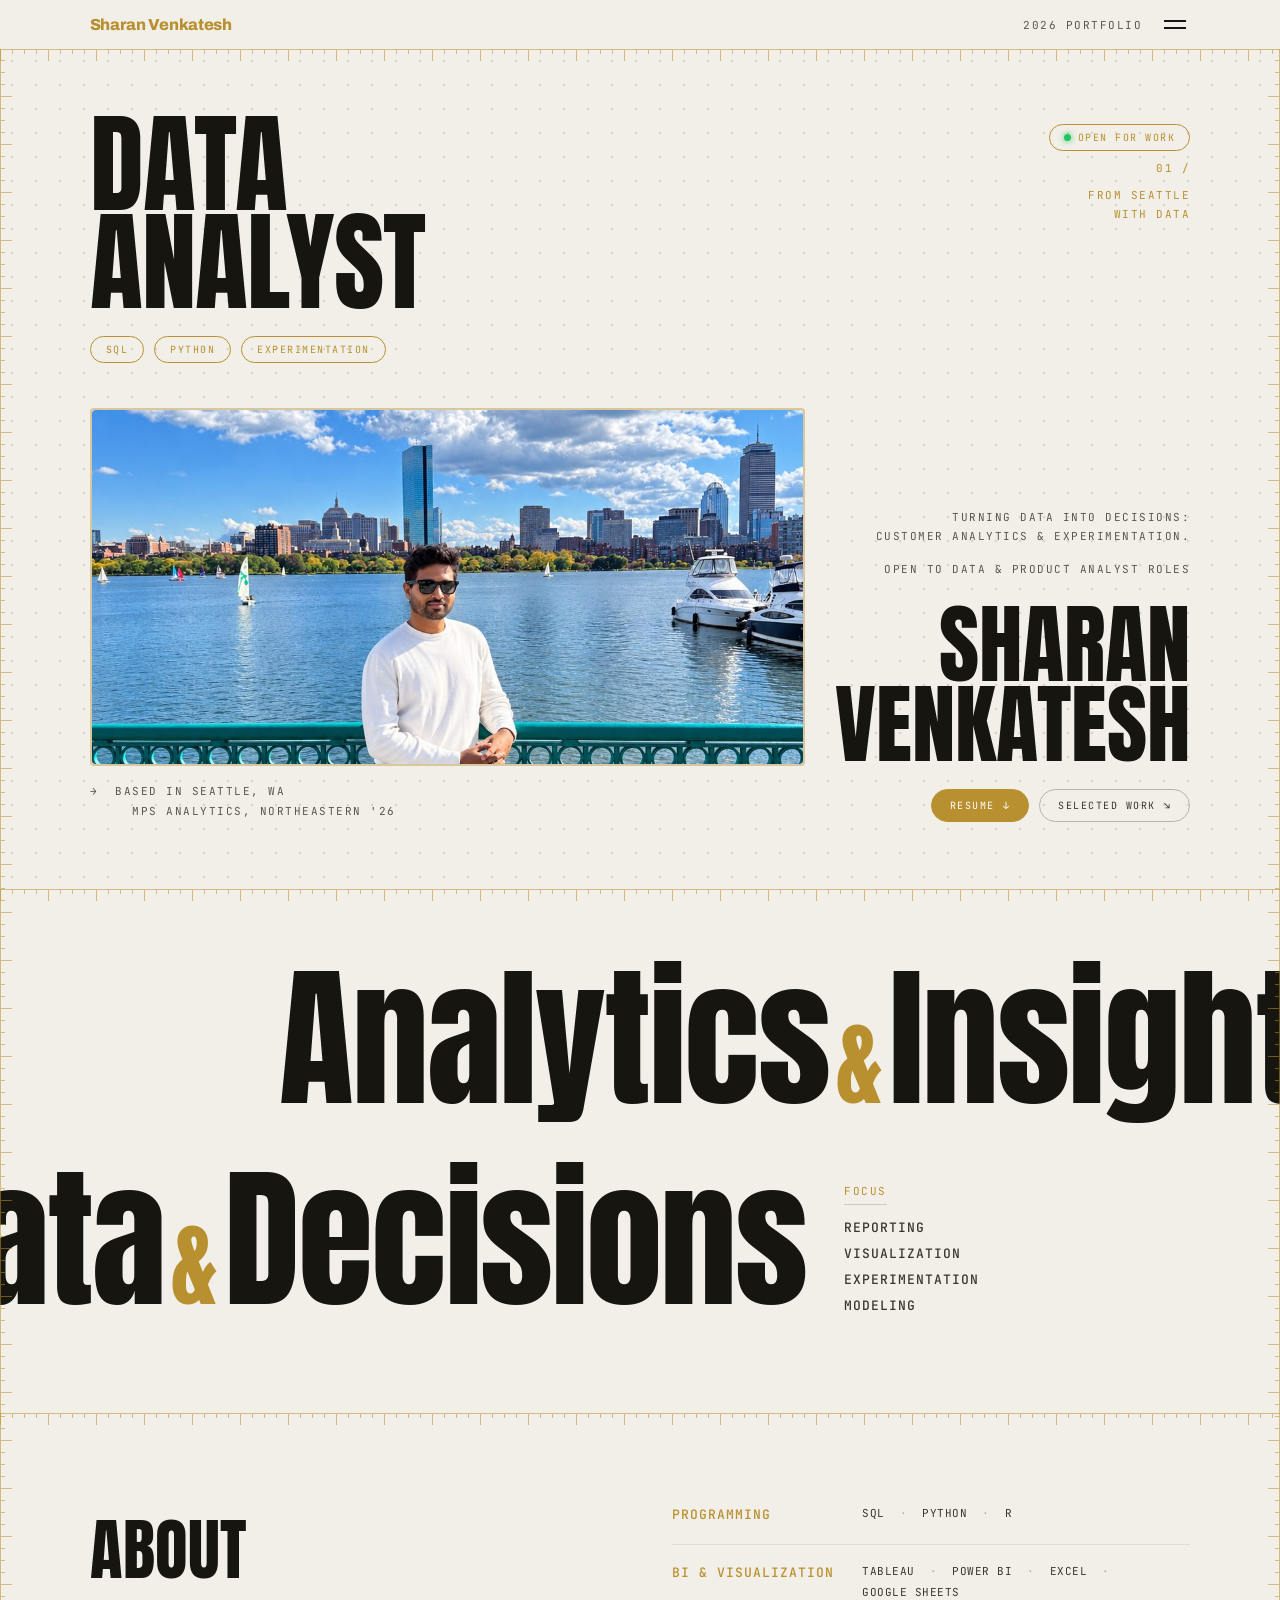
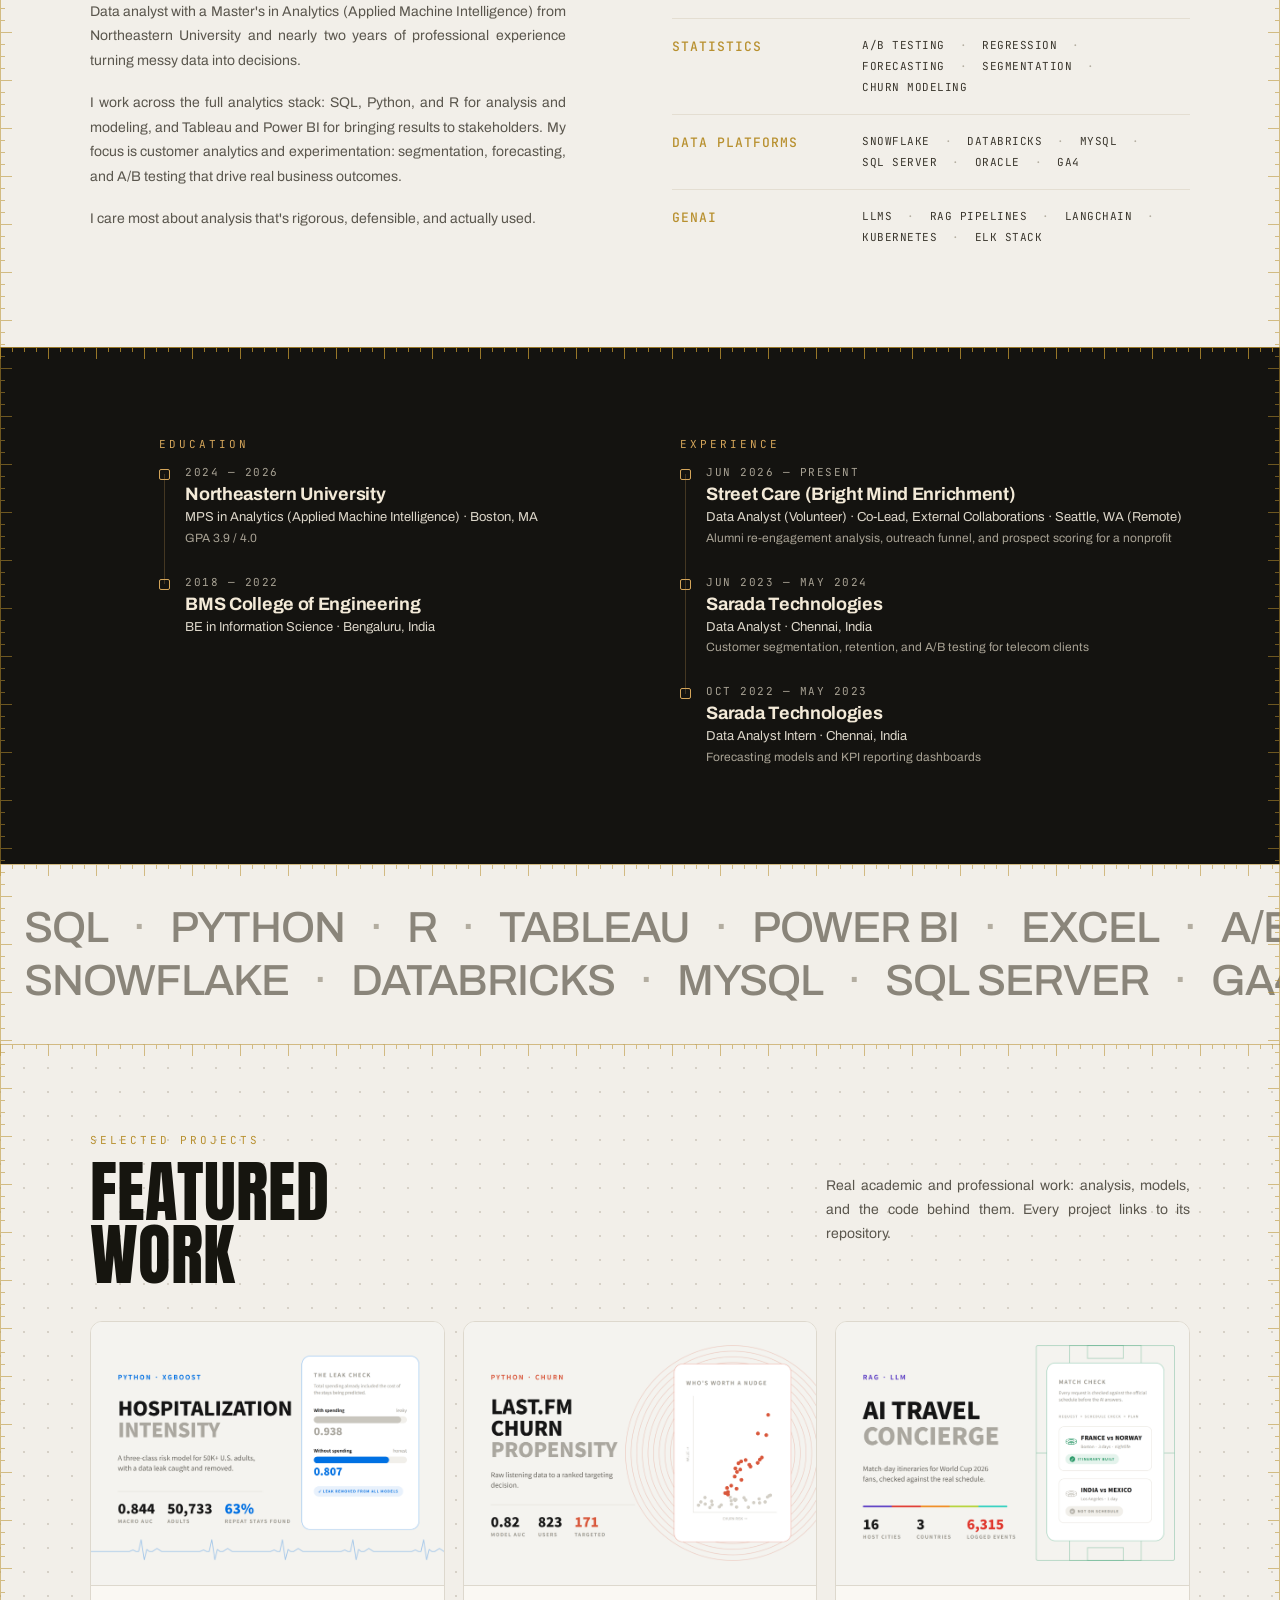
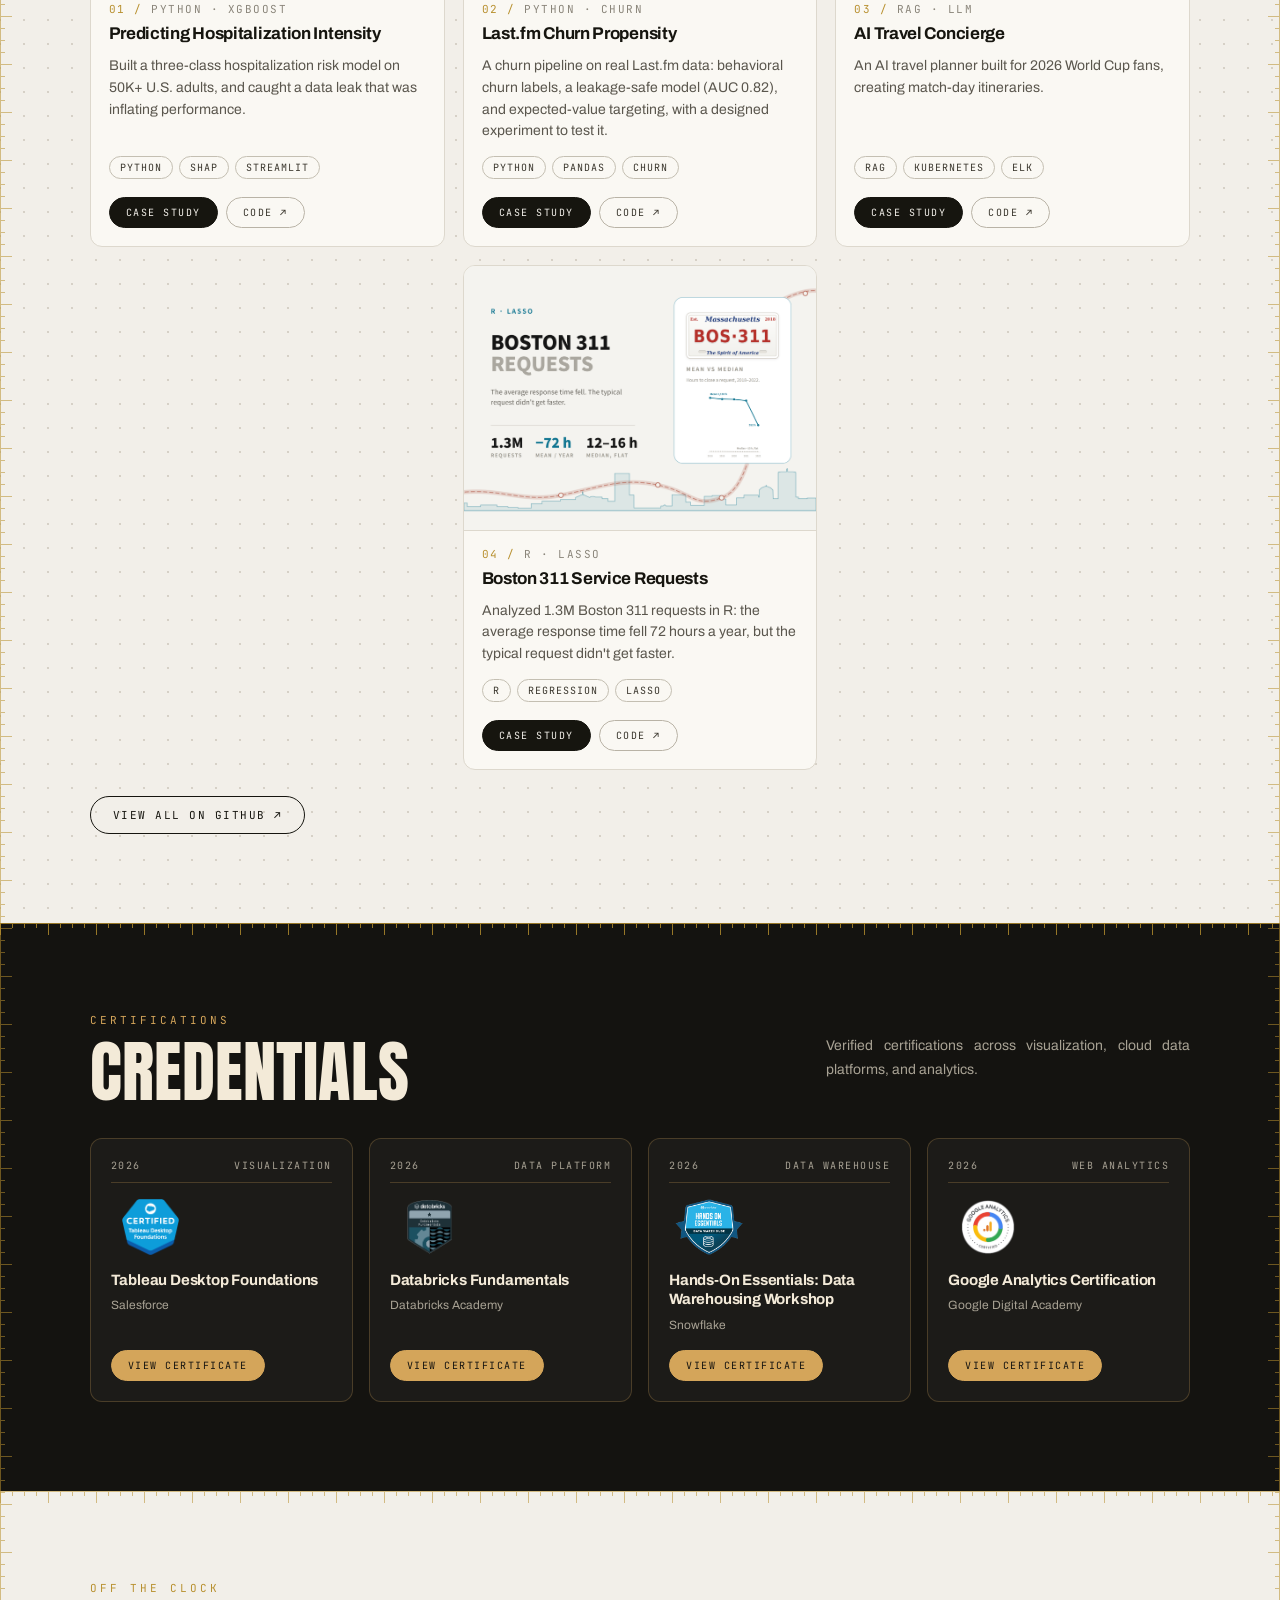
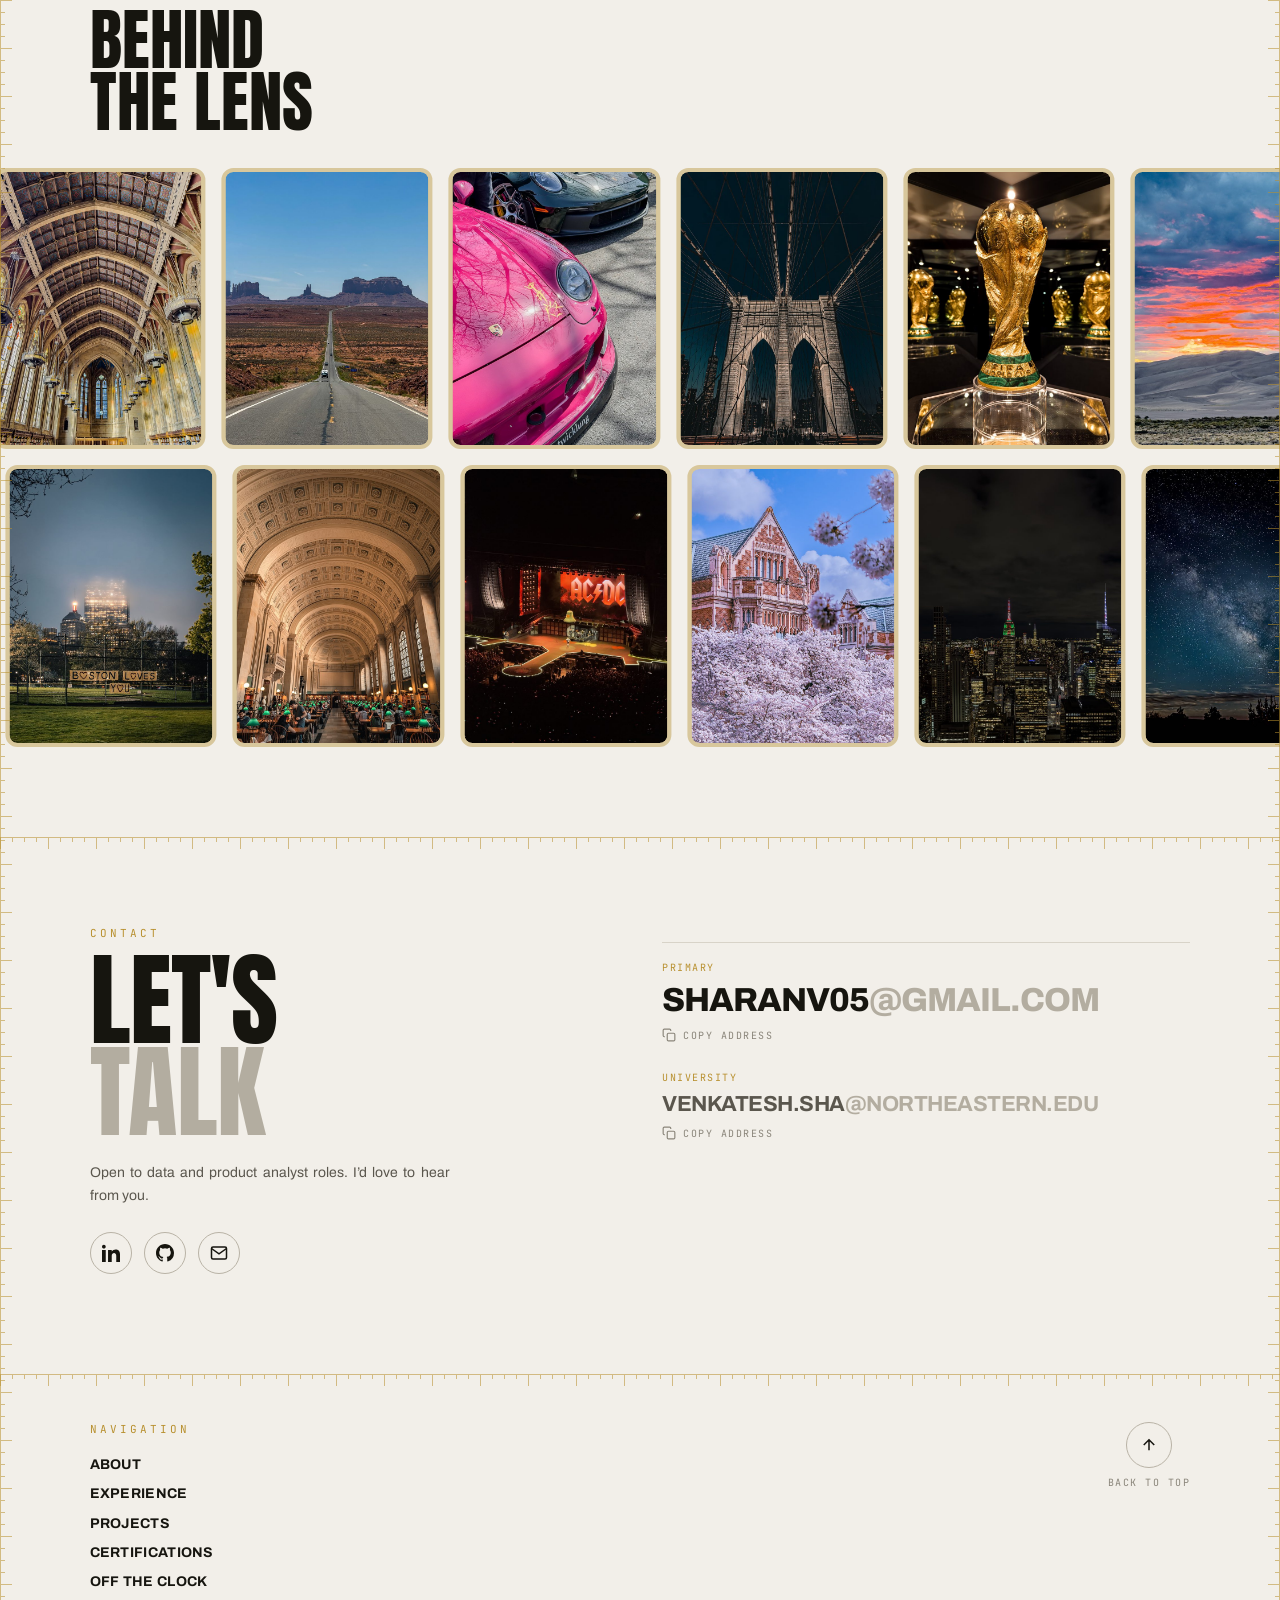
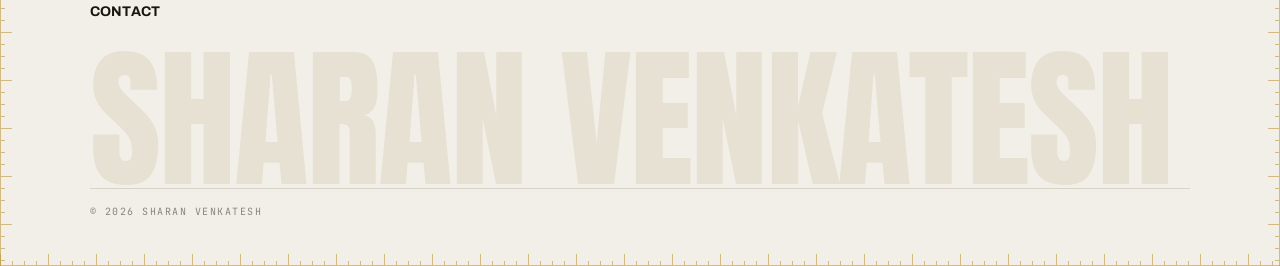
==== commit cf48f9fb: "Public README, resume, skills match resume" ====
--- a/index.html
+++ b/index.html
@@ -24,7 +24,7 @@
   <link rel="preconnect" href="https://fonts.googleapis.com" />
   <link rel="preconnect" href="https://fonts.gstatic.com" crossorigin />
   <link href="https://fonts.googleapis.com/css2?family=Anton&family=Archivo:wght@400;500;700;800;900&family=JetBrains+Mono:wght@400;500&display=swap" rel="stylesheet" />
-  <link rel="stylesheet" href="styles.css?v=34" />
+  <link rel="stylesheet" href="styles.css?v=37" />
 </head>
 
 <body>
@@ -98,7 +98,7 @@
           <h2 class="hero-name">SHARAN<br />VENKATESH</h2>
           <div class="hero-cta-row">
             <!-- RESUME DOWNLOAD — put your resume.pdf in the folder -->
-            <a href="resume.pdf" download class="pill-btn">RESUME <span>&darr;</span></a>
+            <a href="resume.pdf" download="Sharan Venkatesh Resume.pdf" class="pill-btn">RESUME <span>&darr;</span></a>
             <a href="#projects" class="pill-btn">SELECTED WORK <span>&searr;</span></a>
           </div>
         </div>
@@ -155,11 +155,7 @@
           </div>
           <div class="skill-row">
             <span class="skill-cat">DATA PLATFORMS</span>
-            <span class="skill-values"><span class="skill-item">SNOWFLAKE</span><span class="skill-item">DATABRICKS</span><span class="skill-item">BIGQUERY</span><span class="skill-item">MYSQL</span><span class="skill-item">SQL SERVER</span><span class="skill-item">ORACLE</span></span>
-          </div>
-          <div class="skill-row">
-            <span class="skill-cat">PRODUCT ANALYTICS</span>
-            <span class="skill-values"><span class="skill-item">GA4</span><span class="skill-item">ADOBE ANALYTICS</span></span>
+            <span class="skill-values"><span class="skill-item">SNOWFLAKE</span><span class="skill-item">DATABRICKS</span><span class="skill-item">MYSQL</span><span class="skill-item">SQL SERVER</span><span class="skill-item">ORACLE</span><span class="skill-item">GA4</span></span>
           </div>
           <div class="skill-row">
             <span class="skill-cat">GENAI</span>
@@ -239,8 +235,8 @@
       </div>
       <div class="ticker-track">
         <div class="ticker-row ticker-left">
-          <span class="tk">SNOWFLAKE</span><span class="tk-dot">·</span><span class="tk">DATABRICKS</span><span class="tk-dot">·</span><span class="tk">BIGQUERY</span><span class="tk-dot">·</span><span class="tk">MYSQL</span><span class="tk-dot">·</span><span class="tk">SQL SERVER</span><span class="tk-dot">·</span><span class="tk">GA4</span><span class="tk-dot">·</span><span class="tk">ADOBE ANALYTICS</span><span class="tk-dot">·</span><span class="tk">LANGCHAIN</span><span class="tk-dot">·</span><span class="tk">RAG</span><span class="tk-dot">·</span><span class="tk">KUBERNETES</span><span class="tk-dot">·</span>
-          <span class="tk">SNOWFLAKE</span><span class="tk-dot">·</span><span class="tk">DATABRICKS</span><span class="tk-dot">·</span><span class="tk">BIGQUERY</span><span class="tk-dot">·</span><span class="tk">MYSQL</span><span class="tk-dot">·</span><span class="tk">SQL SERVER</span><span class="tk-dot">·</span><span class="tk">GA4</span><span class="tk-dot">·</span><span class="tk">ADOBE ANALYTICS</span><span class="tk-dot">·</span><span class="tk">LANGCHAIN</span><span class="tk-dot">·</span><span class="tk">RAG</span><span class="tk-dot">·</span><span class="tk">KUBERNETES</span><span class="tk-dot">·</span>
+          <span class="tk">SNOWFLAKE</span><span class="tk-dot">·</span><span class="tk">DATABRICKS</span><span class="tk-dot">·</span><span class="tk">MYSQL</span><span class="tk-dot">·</span><span class="tk">SQL SERVER</span><span class="tk-dot">·</span><span class="tk">GA4</span><span class="tk-dot">·</span><span class="tk">LANGCHAIN</span><span class="tk-dot">·</span><span class="tk">RAG</span><span class="tk-dot">·</span><span class="tk">KUBERNETES</span><span class="tk-dot">·</span>
+          <span class="tk">SNOWFLAKE</span><span class="tk-dot">·</span><span class="tk">DATABRICKS</span><span class="tk-dot">·</span><span class="tk">MYSQL</span><span class="tk-dot">·</span><span class="tk">SQL SERVER</span><span class="tk-dot">·</span><span class="tk">GA4</span><span class="tk-dot">·</span><span class="tk">LANGCHAIN</span><span class="tk-dot">·</span><span class="tk">RAG</span><span class="tk-dot">·</span><span class="tk">KUBERNETES</span><span class="tk-dot">·</span>
         </div>
       </div>
     </section>
@@ -680,6 +676,6 @@
 
   </main>
 
-  <script src="script.js?v=34"></script>
+  <script src="script.js?v=37"></script>
 </body>
 </html>
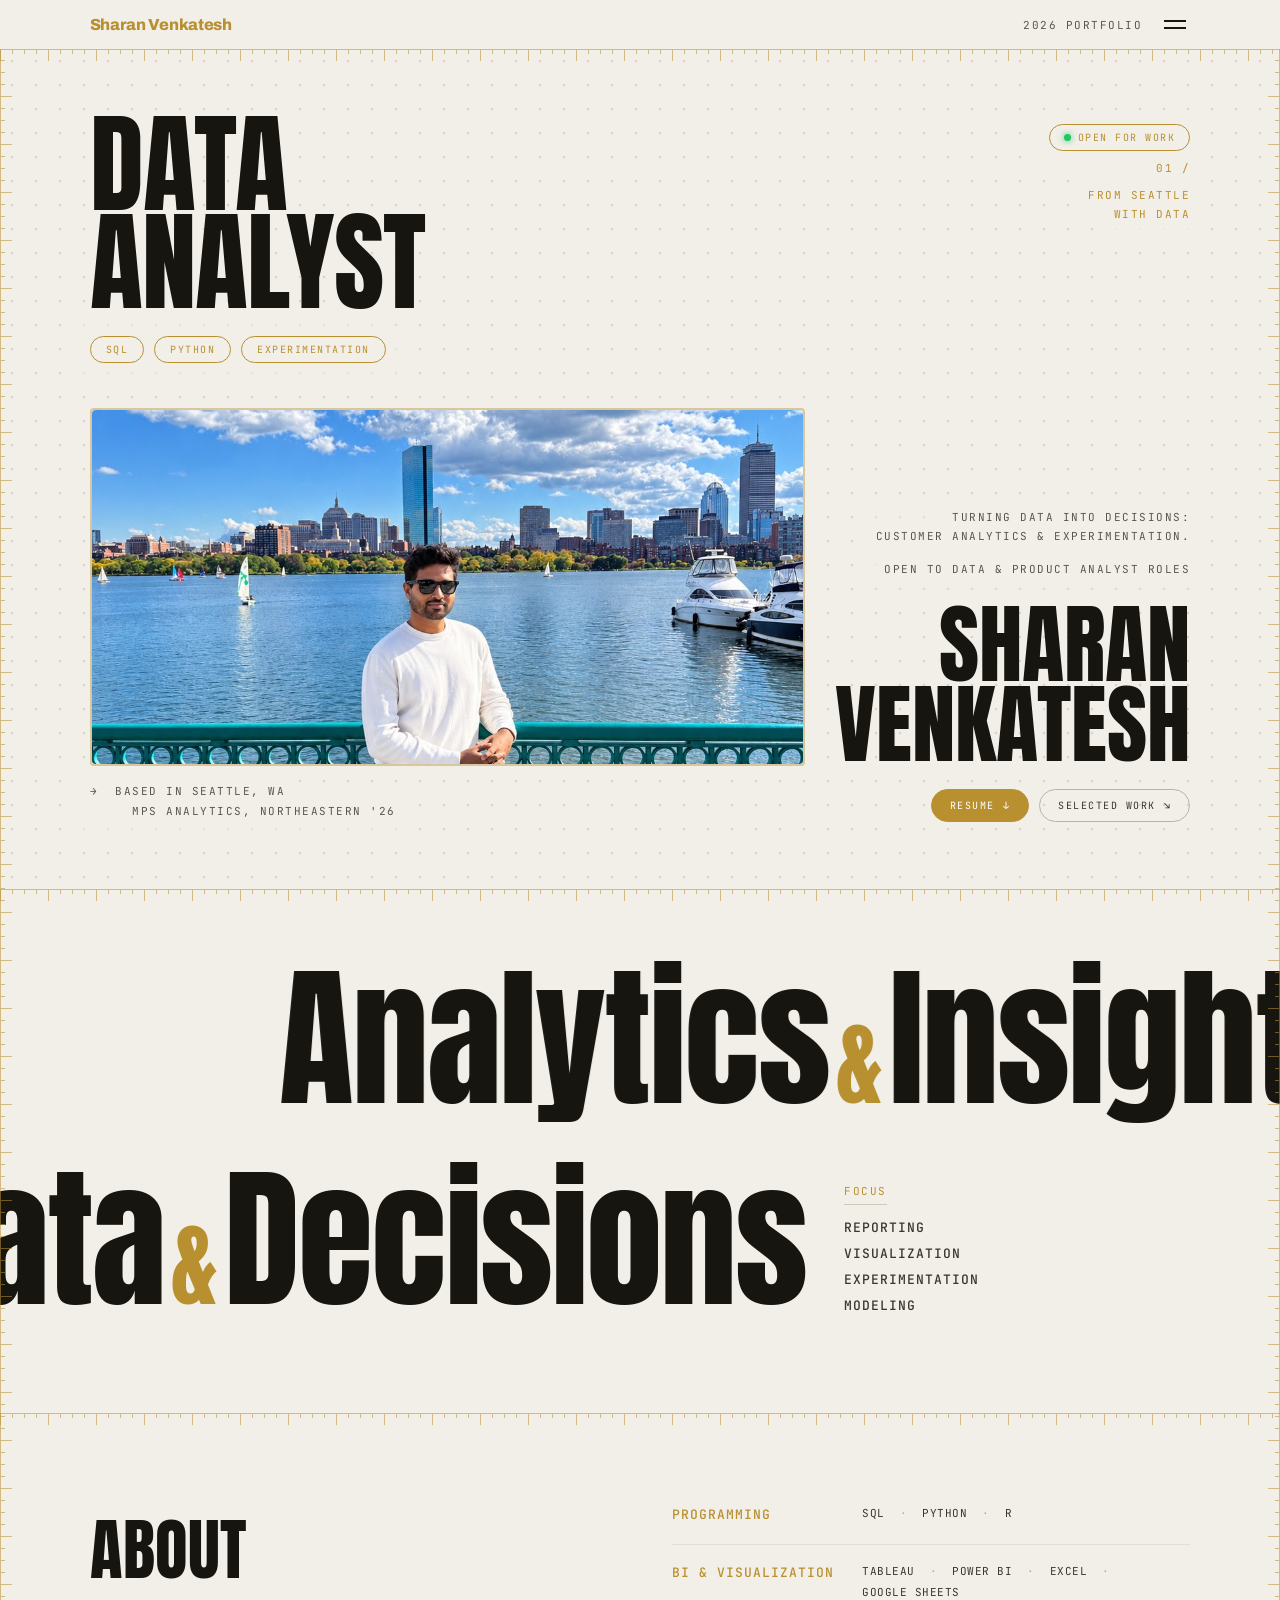
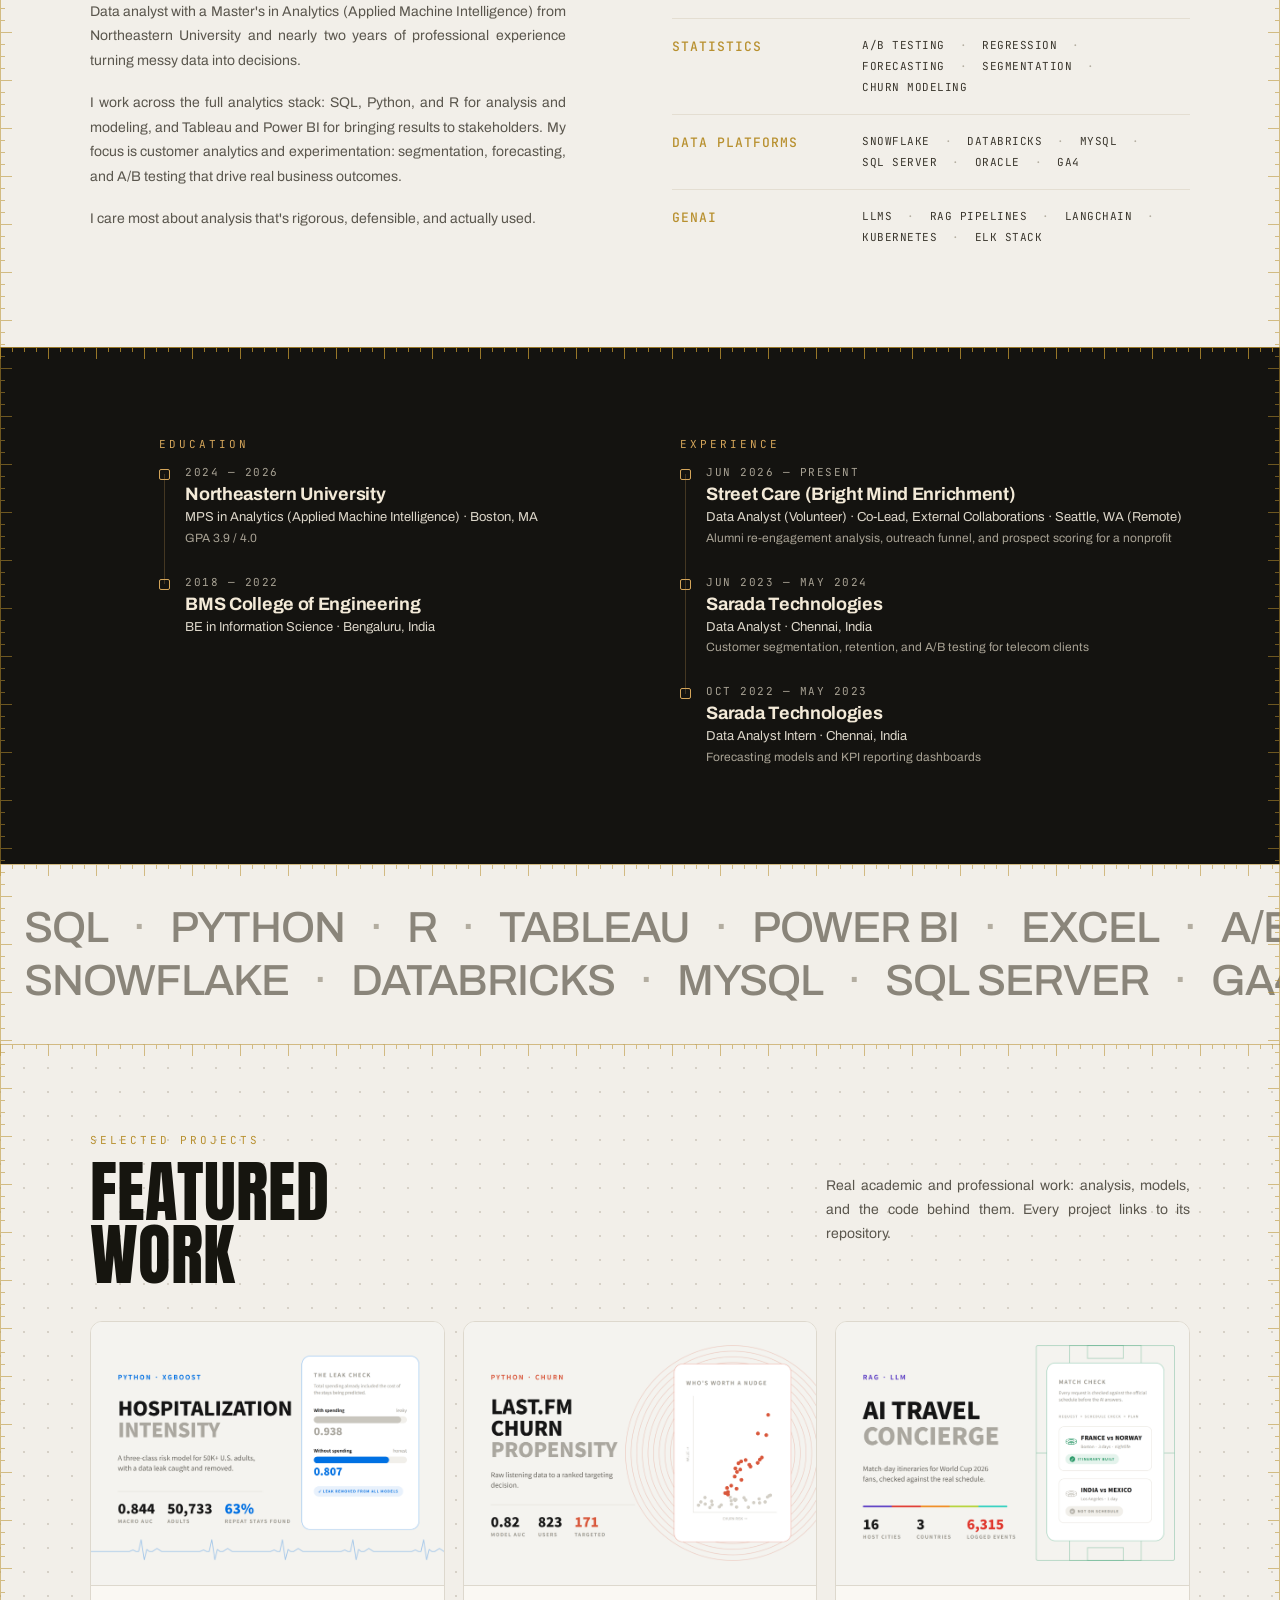
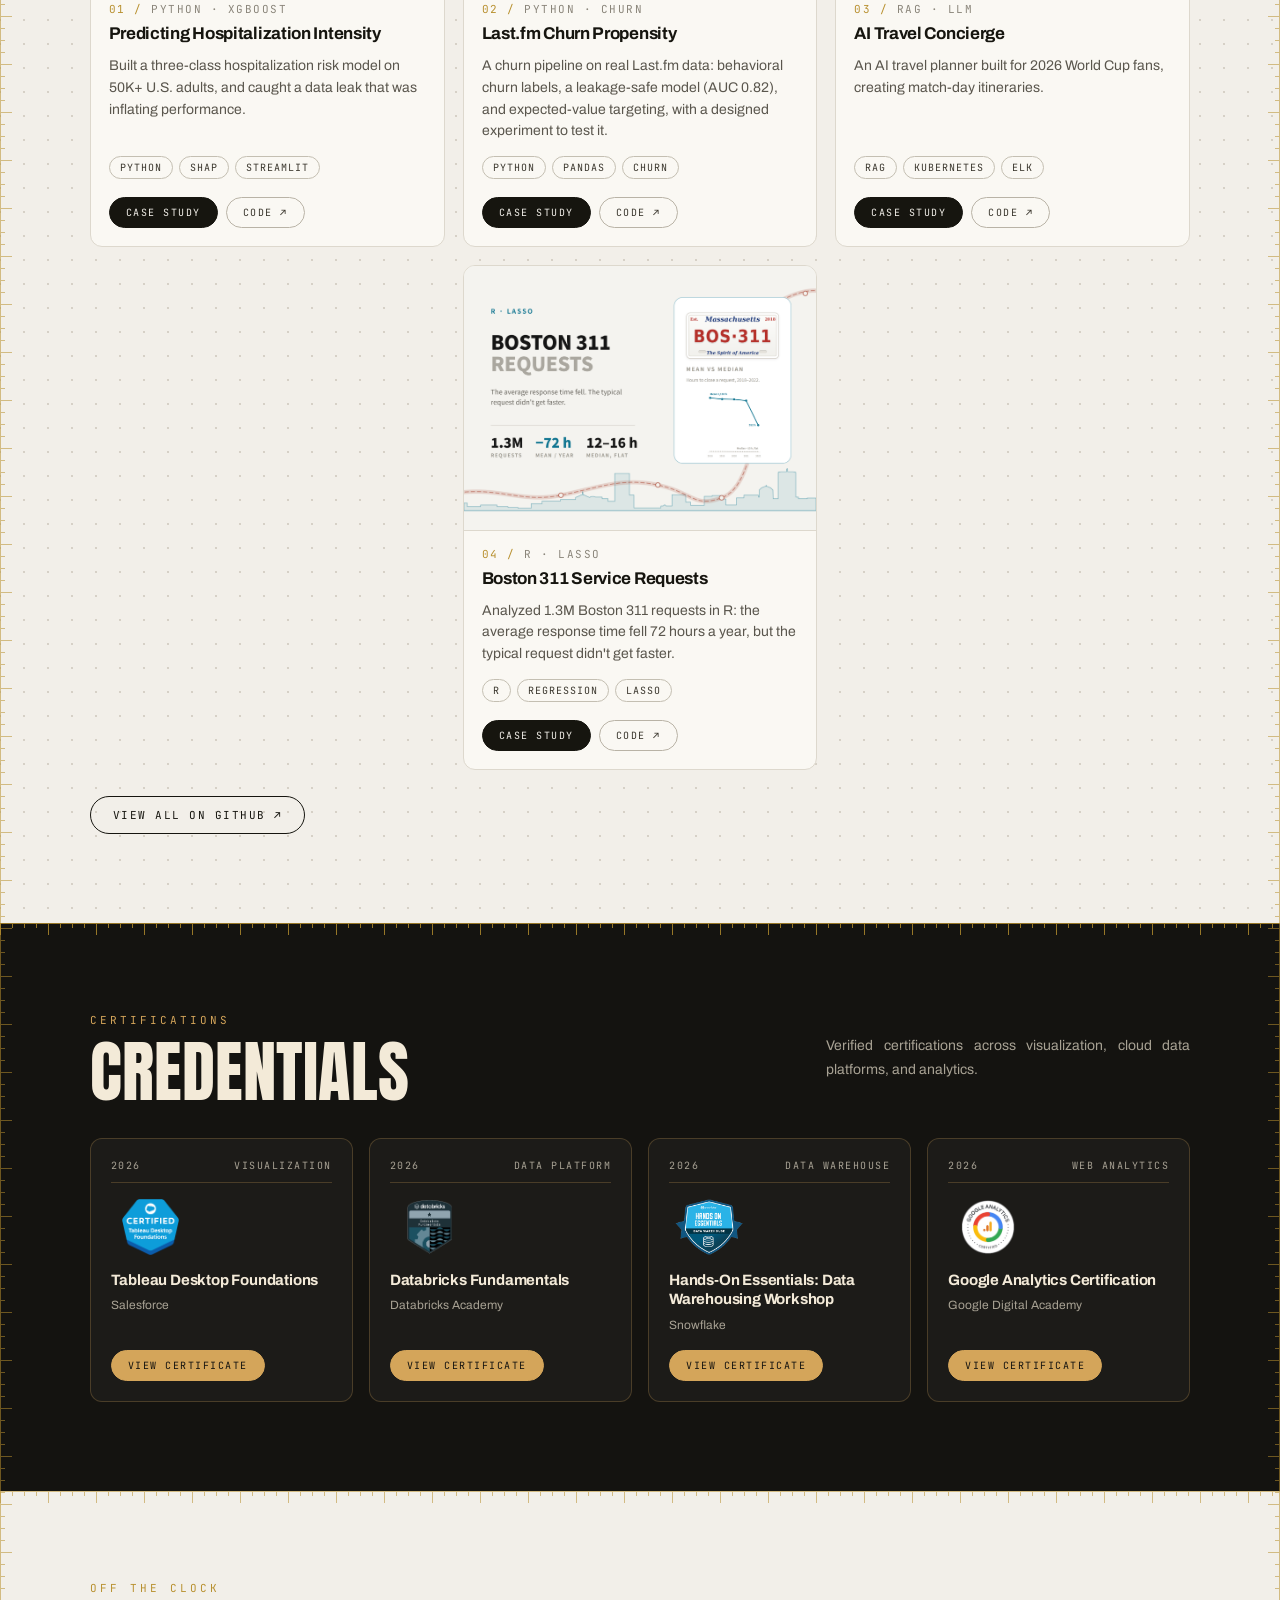
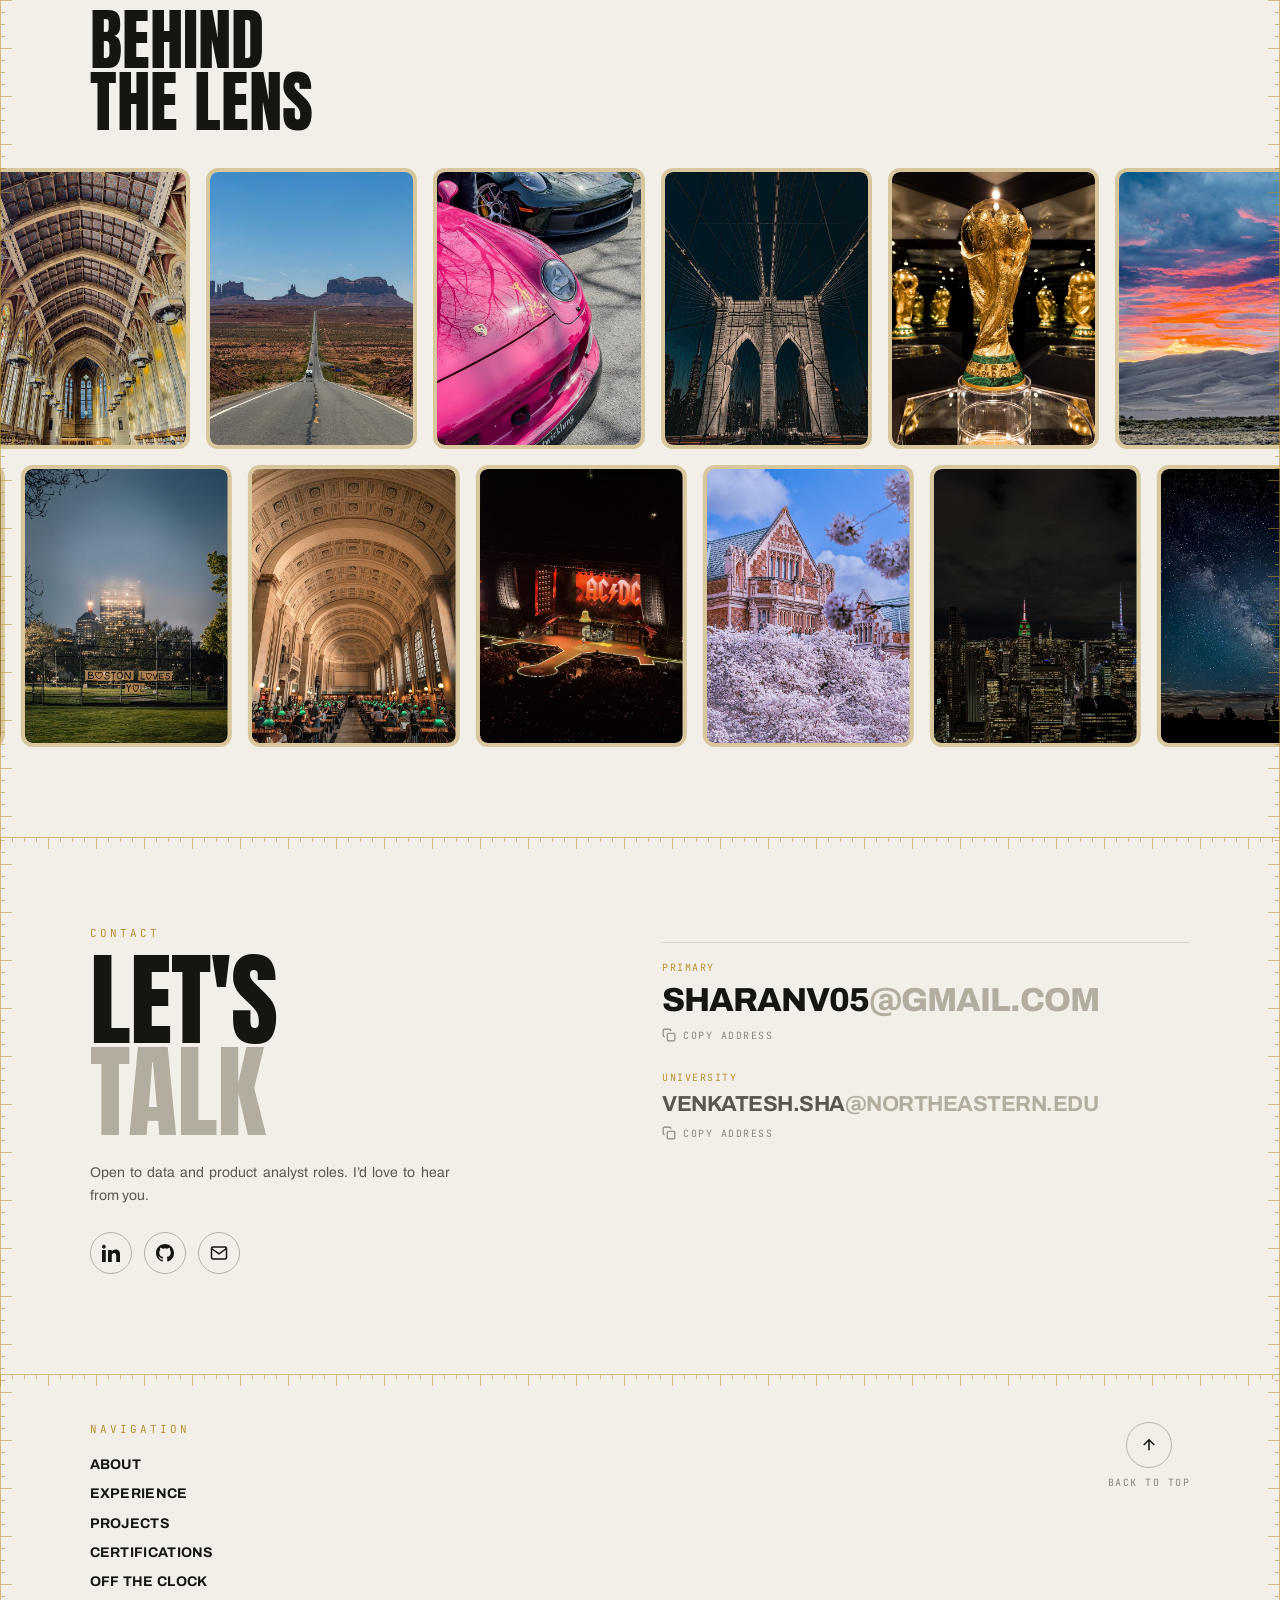
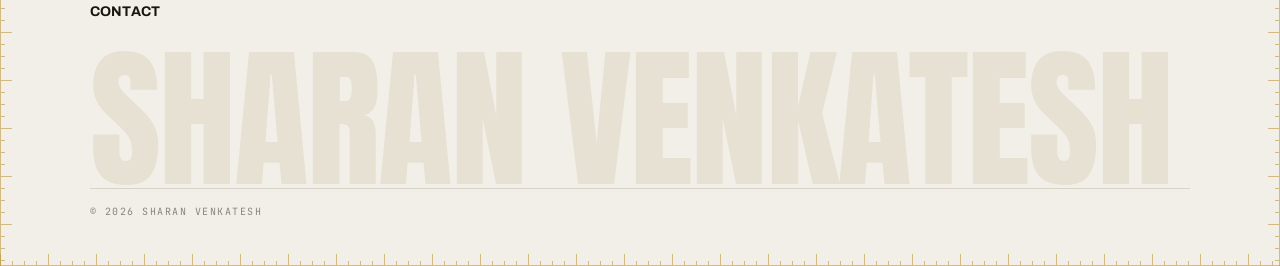
==== commit ff95c938: "Tighter dot clearing around hero text" ====
--- a/index.html
+++ b/index.html
@@ -24,7 +24,7 @@
   <link rel="preconnect" href="https://fonts.googleapis.com" />
   <link rel="preconnect" href="https://fonts.gstatic.com" crossorigin />
   <link href="https://fonts.googleapis.com/css2?family=Anton&family=Archivo:wght@400;500;700;800;900&family=JetBrains+Mono:wght@400;500&display=swap" rel="stylesheet" />
-  <link rel="stylesheet" href="styles.css?v=37" />
+  <link rel="stylesheet" href="styles.css?v=39" />
 </head>
 
 <body>
@@ -676,6 +676,6 @@
 
   </main>
 
-  <script src="script.js?v=37"></script>
+  <script src="script.js?v=39"></script>
 </body>
 </html>
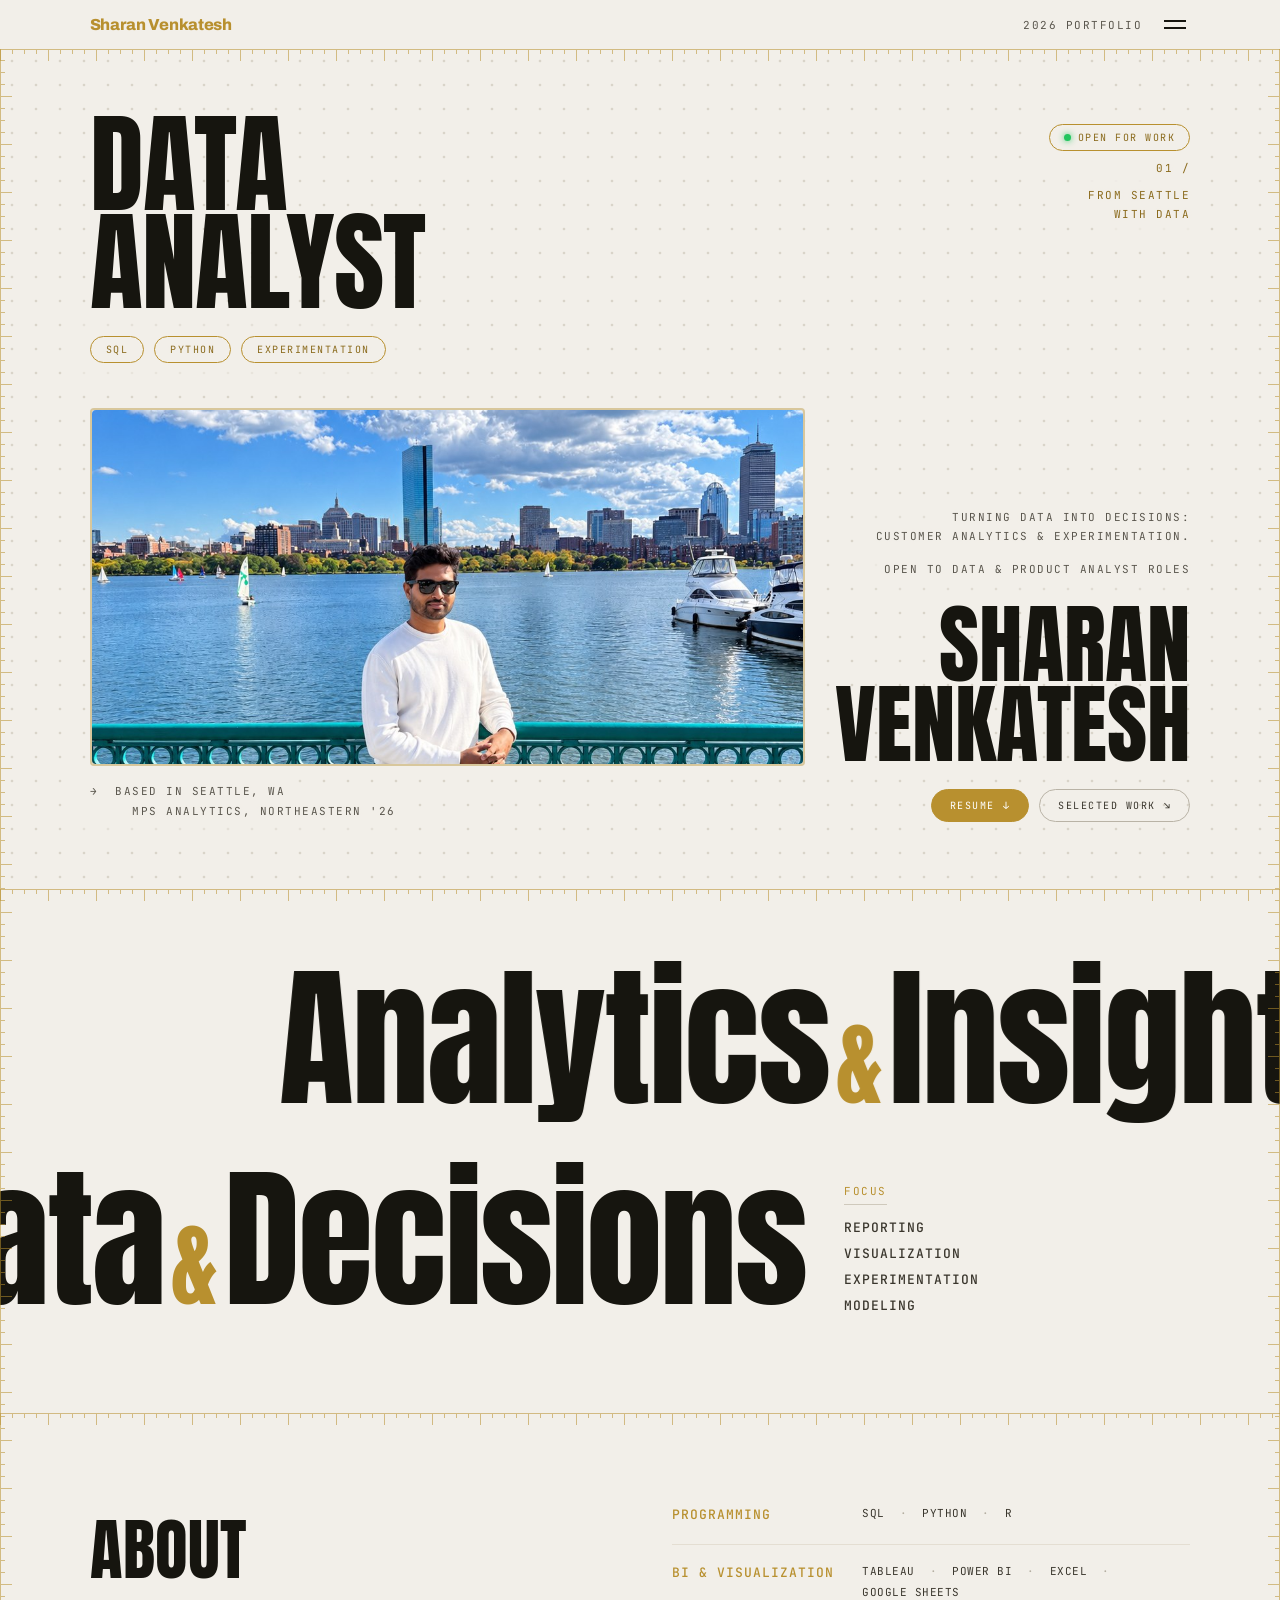
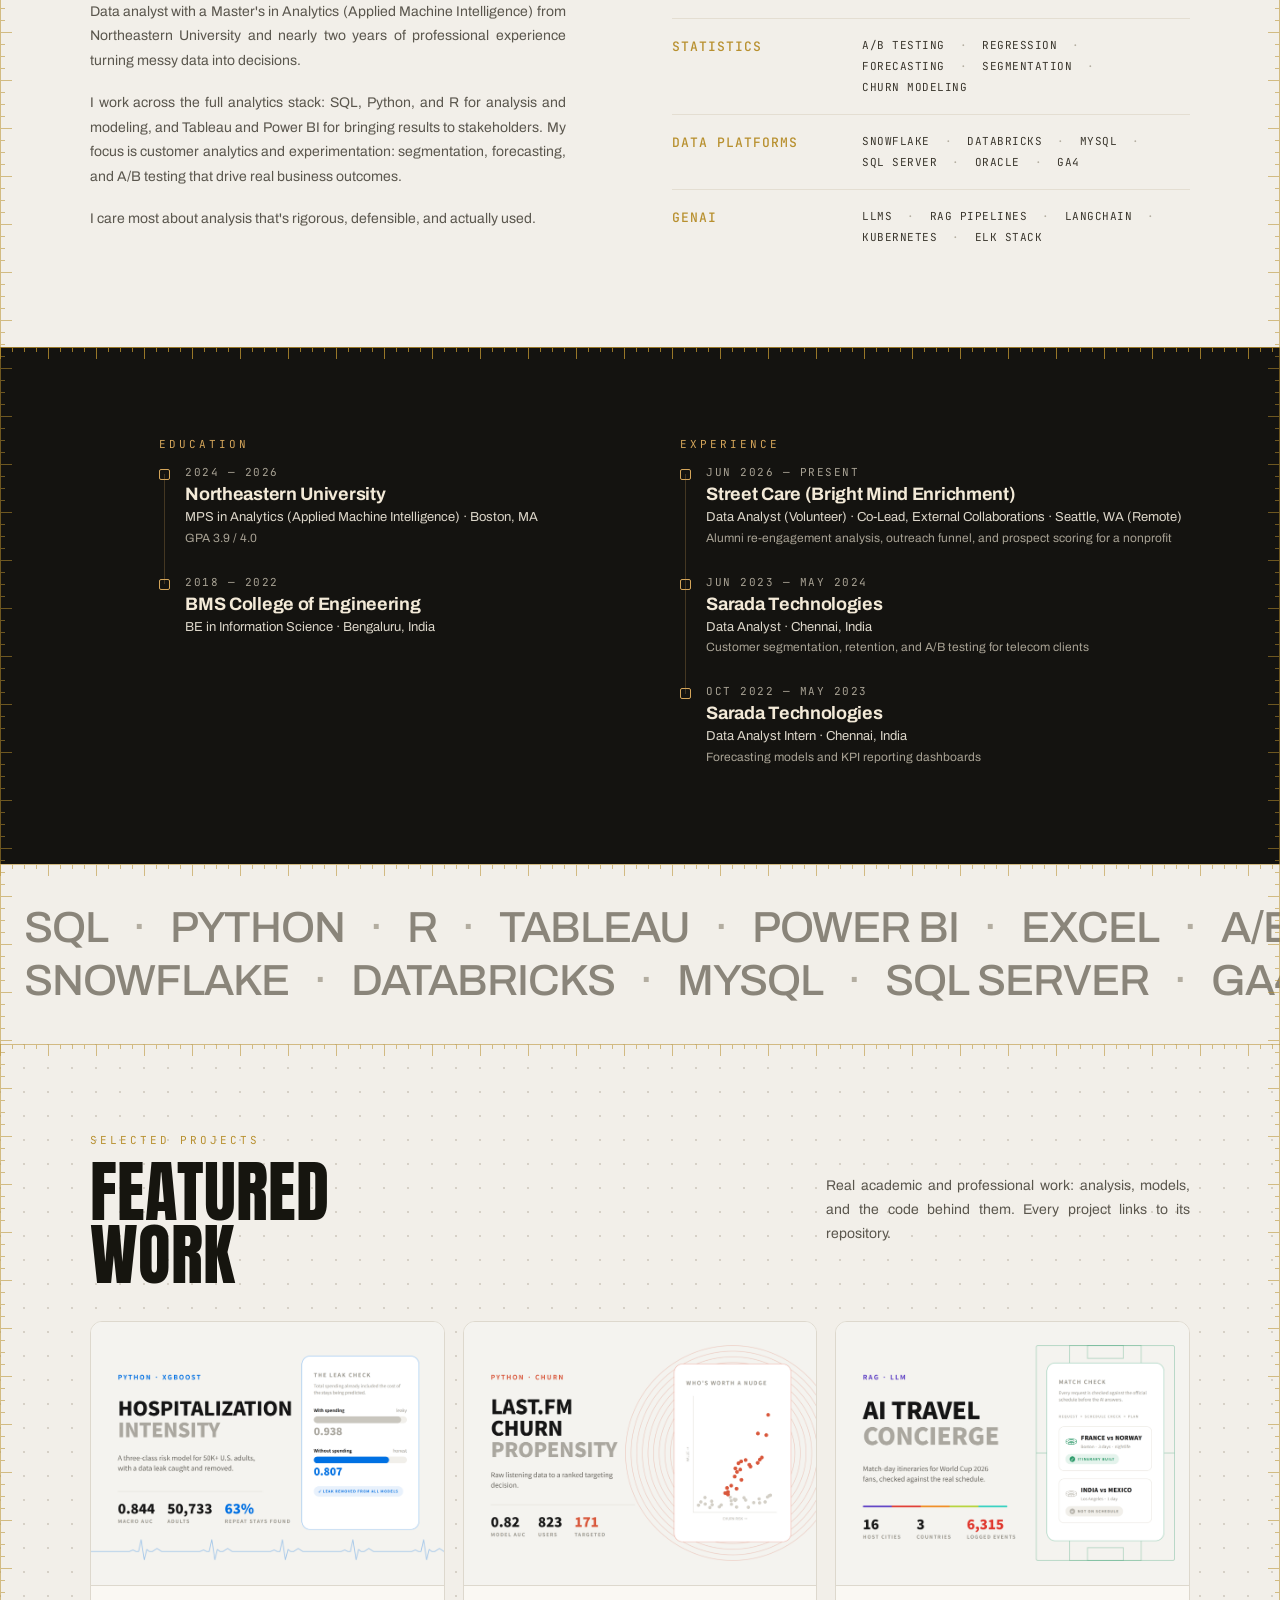
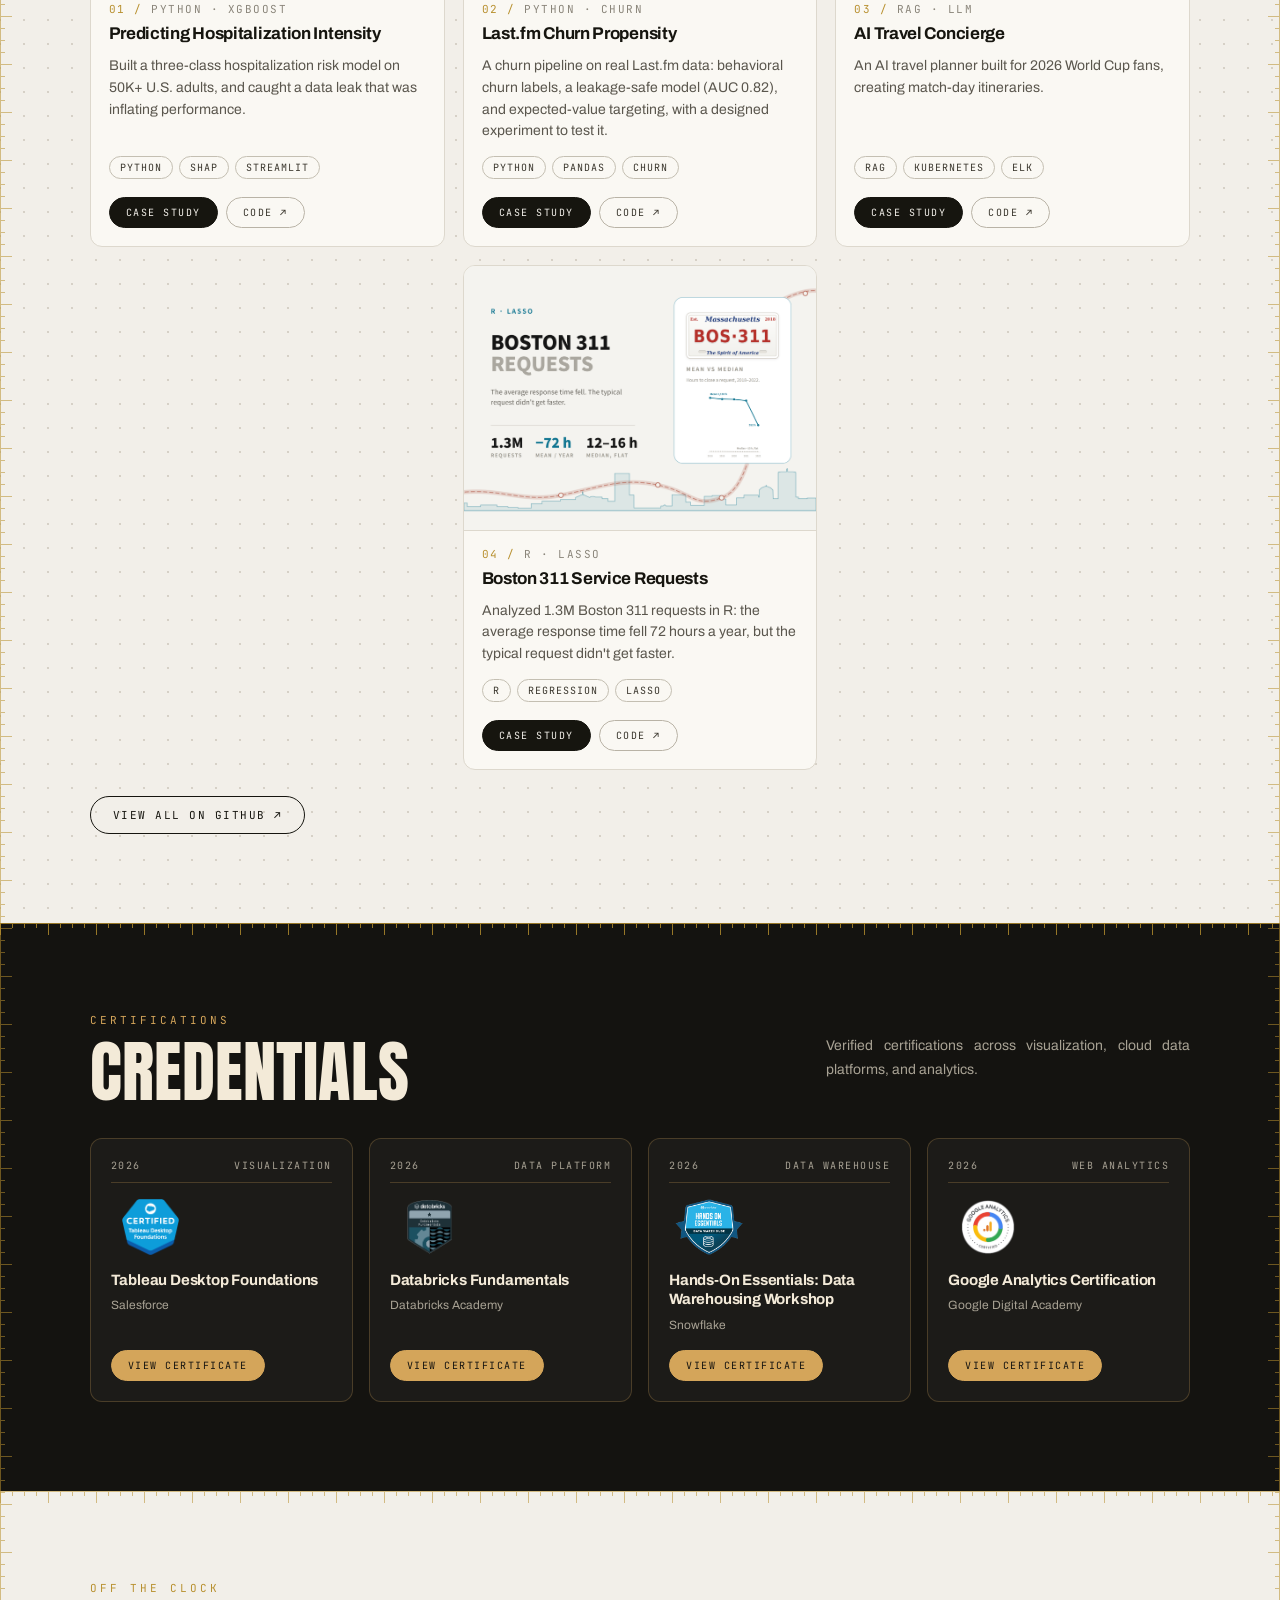
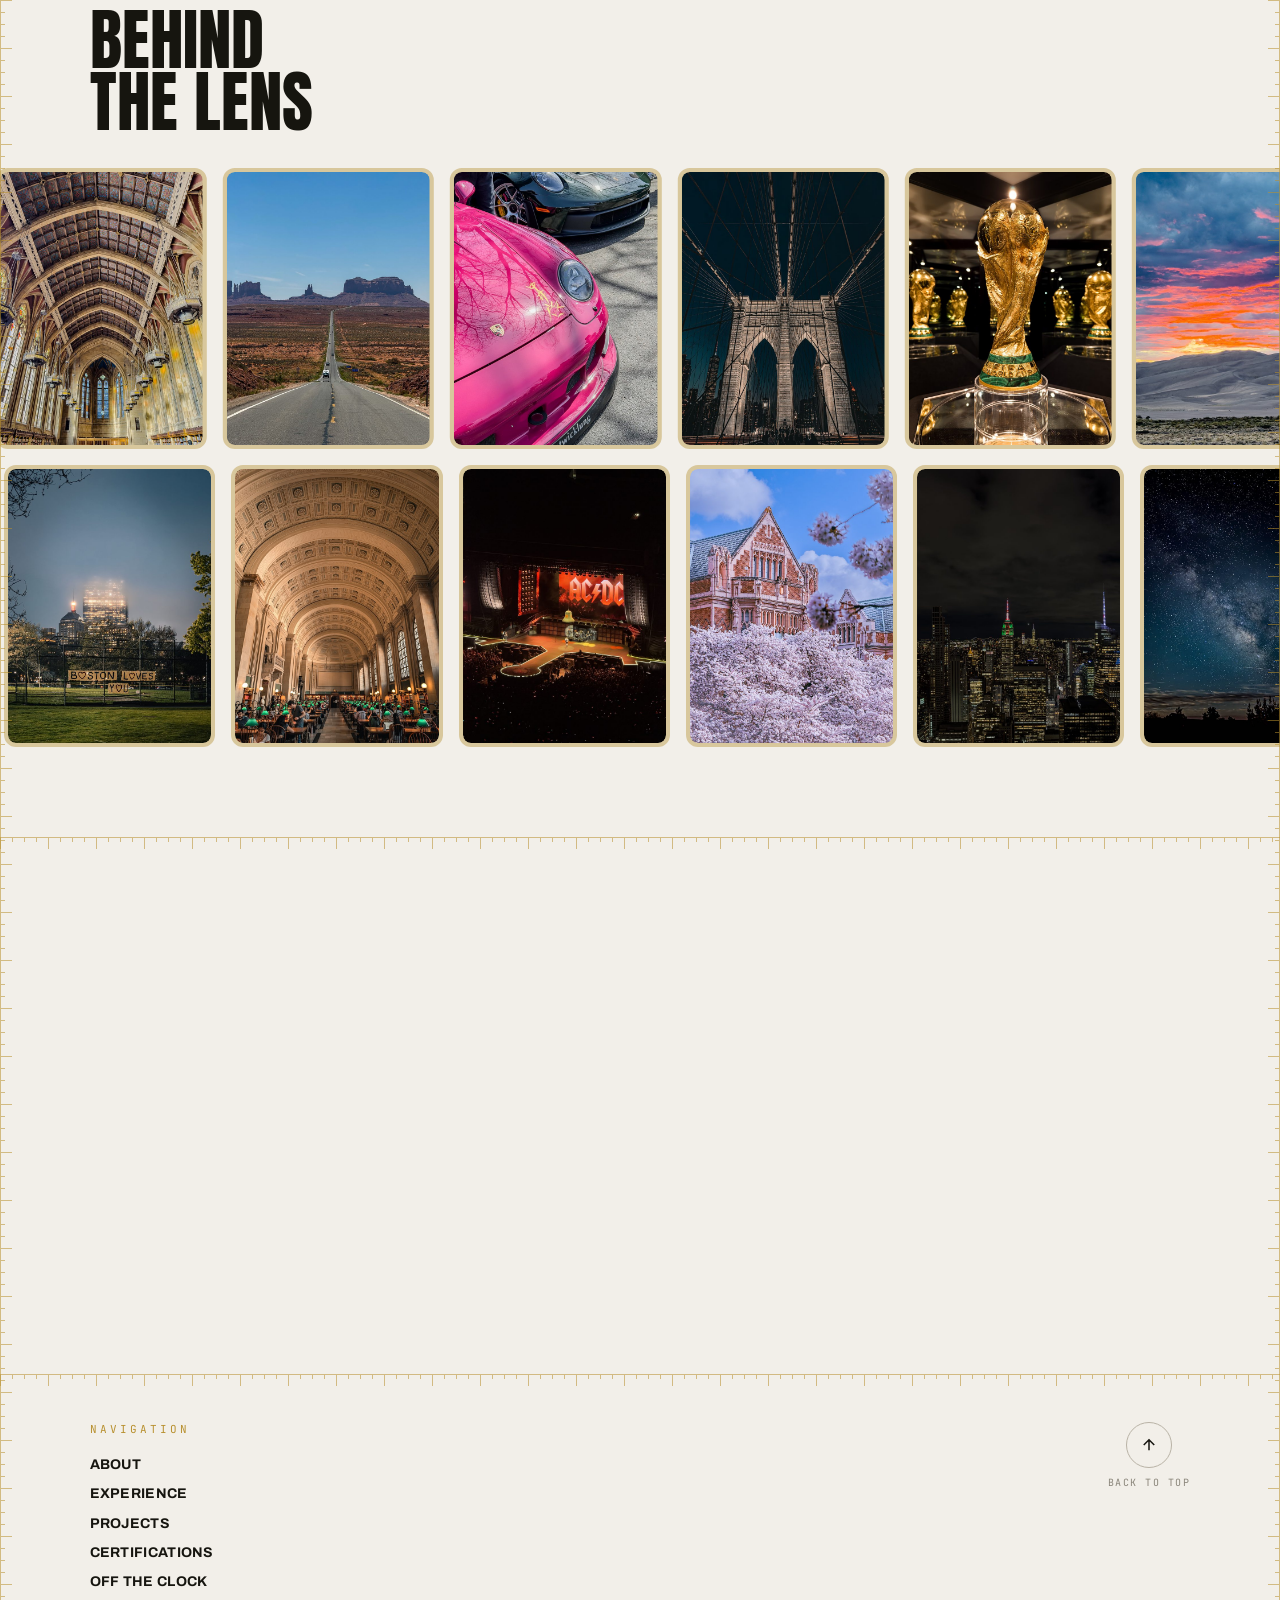
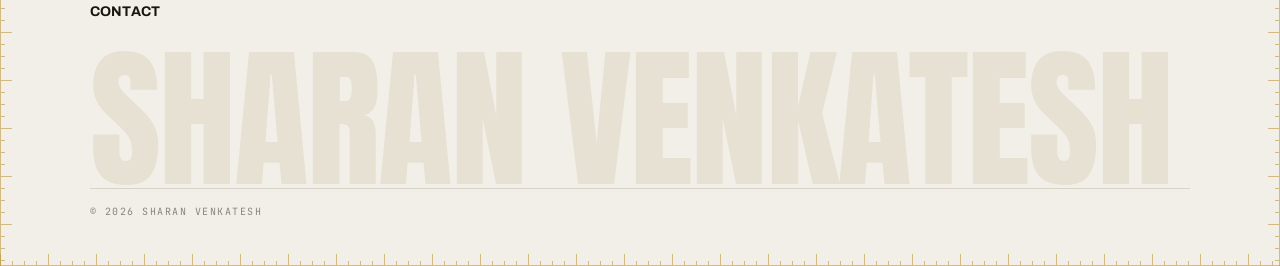
==== commit 72119a73: "Update links to new username" ====
--- a/index.html
+++ b/index.html
@@ -24,7 +24,7 @@
   <link rel="preconnect" href="https://fonts.googleapis.com" />
   <link rel="preconnect" href="https://fonts.gstatic.com" crossorigin />
   <link href="https://fonts.googleapis.com/css2?family=Anton&family=Archivo:wght@400;500;700;800;900&family=JetBrains+Mono:wght@400;500&display=swap" rel="stylesheet" />
-  <link rel="stylesheet" href="styles.css?v=39" />
+  <link rel="stylesheet" href="styles.css?v=40" />
 </head>
 
 <body>
@@ -272,7 +272,7 @@
             </div>
             <div class="card-actions">
               <button class="card-btn" data-open="cs-meps">CASE STUDY</button>
-              <a class="card-btn ghost-btn" href="https://github.com/SharanV99/meps-hospitalization-risk" target="_blank" rel="noopener">CODE &nearr;</a>
+              <a class="card-btn ghost-btn" href="https://github.com/SharanVenkatesh/meps-hospitalization-risk" target="_blank" rel="noopener">CODE &nearr;</a>
             </div>
           </div>
         </article>
@@ -291,7 +291,7 @@
             </div>
             <div class="card-actions">
               <button class="card-btn" data-open="cs-lastfm">CASE STUDY</button>
-              <a class="card-btn ghost-btn" href="https://github.com/SharanV99/lastfm-churn" target="_blank" rel="noopener">CODE &nearr;</a>
+              <a class="card-btn ghost-btn" href="https://github.com/SharanVenkatesh/lastfm-churn" target="_blank" rel="noopener">CODE &nearr;</a>
             </div>
           </div>
         </article>
@@ -311,7 +311,7 @@
             </div>
             <div class="card-actions">
               <button class="card-btn" data-open="cs-genai">CASE STUDY</button>
-              <a class="card-btn ghost-btn" href="https://github.com/SharanV99/ai-travel-concierge" target="_blank" rel="noopener">CODE &nearr;</a>
+              <a class="card-btn ghost-btn" href="https://github.com/SharanVenkatesh/ai-travel-concierge" target="_blank" rel="noopener">CODE &nearr;</a>
             </div>
           </div>
         </article>
@@ -330,14 +330,14 @@
             </div>
             <div class="card-actions">
               <button class="card-btn" data-open="cs-311">CASE STUDY</button>
-              <a class="card-btn ghost-btn" href="https://github.com/SharanV99/boston-311-analysis" target="_blank" rel="noopener">CODE &nearr;</a>
-            </div>
-          </div>
-        </article>
-
-      </div>
-
-      <a href="https://github.com/SharanV99" class="big-pill-btn" target="_blank" rel="noopener">VIEW ALL ON GITHUB <span>&nearr;</span></a>
+              <a class="card-btn ghost-btn" href="https://github.com/SharanVenkatesh/boston-311-analysis" target="_blank" rel="noopener">CODE &nearr;</a>
+            </div>
+          </div>
+        </article>
+
+      </div>
+
+      <a href="https://github.com/SharanVenkatesh" class="big-pill-btn" target="_blank" rel="noopener">VIEW ALL ON GITHUB <span>&nearr;</span></a>
 
       <!-- ============================================================
            CASE STUDIES — pop-up panels opened by each card's CASE STUDY button.
@@ -393,7 +393,7 @@
           <dd>This began as a team project for ALY6015. In October 2026 I rebuilt the dataset from the city's source files, turned the code into a reproducible pipeline and re-ran the analysis. That corrected the course version's headline numbers: the City Worker App advantage went from 266 to 169 hours, and the yearly improvement from 119 hours (13%) to 72 hours (6.5%), with a flat median the original never reported.</dd>
         </dl>
         <div class="cs-actions">
-          <a class="card-btn" href="https://github.com/SharanV99/boston-311-analysis" target="_blank" rel="noopener">CODE ON GITHUB &nearr;</a>
+          <a class="card-btn" href="https://github.com/SharanVenkatesh/boston-311-analysis" target="_blank" rel="noopener">CODE ON GITHUB &nearr;</a>
         </div>
       </dialog>
 
@@ -436,7 +436,7 @@
           </dd>
         </dl>
         <div class="cs-actions">
-          <a class="card-btn" href="https://github.com/SharanV99/ai-travel-concierge" target="_blank" rel="noopener">CODE ON GITHUB &nearr;</a>
+          <a class="card-btn" href="https://github.com/SharanVenkatesh/ai-travel-concierge" target="_blank" rel="noopener">CODE ON GITHUB &nearr;</a>
         </div>
       </dialog>
 
@@ -473,7 +473,7 @@
           <dd>The roster was snowballed from an older seed account, so it over-represents early adopters and inflates the churn rate (about 80%). Silence on Last.fm is a proxy: someone may have stopped scrobbling while still listening elsewhere. Customer values are illustrative; the expected-value framework is the contribution.</dd>
         </dl>
         <div class="cs-actions">
-          <a class="card-btn" href="https://github.com/SharanV99/lastfm-churn" target="_blank" rel="noopener">CODE ON GITHUB &nearr;</a>
+          <a class="card-btn" href="https://github.com/SharanVenkatesh/lastfm-churn" target="_blank" rel="noopener">CODE ON GITHUB &nearr;</a>
         </div>
       </dialog>
       <dialog class="case-study" id="cs-meps">
@@ -518,7 +518,7 @@
           <dd>Predictors and outcome come from the same survey year, so this is risk stratification rather than advance prediction; the next step is predicting Year 2 admissions from Year 1 data. Survey weights were not applied, the Multiple class had only 167 test cases, and results come from a single train/test split. About 70% of single-stay adults are female versus 54% overall, likely reflecting childbirth admissions; separating pregnancy-related stays from illness-related ones is a natural next step. The 2001–2006 data uses ICD-9 codes, so findings may not reflect current care patterns.</dd>
         </dl>
         <div class="cs-actions">
-          <a class="card-btn" href="https://github.com/SharanV99/meps-hospitalization-risk" target="_blank" rel="noopener">CODE ON GITHUB &nearr;</a>
+          <a class="card-btn" href="https://github.com/SharanVenkatesh/meps-hospitalization-risk" target="_blank" rel="noopener">CODE ON GITHUB &nearr;</a>
         </div>
       </dialog>
     </section>
@@ -634,7 +634,7 @@
           <div class="social-row">
             <!-- Set your real LinkedIn / GitHub URLs here -->
             <a href="https://www.linkedin.com/in/sharanv05" class="social-circle" target="_blank" rel="noopener" aria-label="LinkedIn"><span data-icon="linkedin"></span></a>
-            <a href="https://github.com/SharanV99" class="social-circle" target="_blank" rel="noopener" aria-label="GitHub"><span data-icon="github"></span></a>
+            <a href="https://github.com/SharanVenkatesh" class="social-circle" target="_blank" rel="noopener" aria-label="GitHub"><span data-icon="github"></span></a>
             <a href="mailto:sharanv05@gmail.com" class="social-circle" aria-label="Email"><span data-icon="mail"></span></a>
           </div>
         </div>
@@ -676,6 +676,6 @@
 
   </main>
 
-  <script src="script.js?v=39"></script>
+  <script src="script.js?v=40"></script>
 </body>
 </html>
--- a/styles.css
+++ b/styles.css
@@ -621,3 +621,11 @@
 /* ---------- 32. PHOTO STRIP: discourage saving (no right-click, drag or long-press save) ---------- */
 .lens-card { -webkit-user-select: none; user-select: none; -webkit-touch-callout: none; }
 .lens-card img { pointer-events: none; -webkit-user-drag: none; user-drag: none; }
+
+/* ---------- 33. HERO READABILITY over the dot grid ---------- */
+/* small gold text: darker gold for contrast, plus a solid cream backing so dots never sit behind letters */
+:root { --accent-text: #8a6a1c; }
+.hero .tag, .status-pill { background: var(--cream) !important; color: var(--accent-text) !important; border-color: var(--accent) !important; }
+.hero-meta .muted, .hero-meta > span:not(.status-pill), .hero-meta > div { color: var(--accent-text) !important; }
+/* soft cream halo around every bit of small hero text, as a fallback */
+.hero .mono, .hero .tag { text-shadow: 0 0 3px var(--cream), 0 0 6px var(--cream), 0 0 10px var(--cream); }
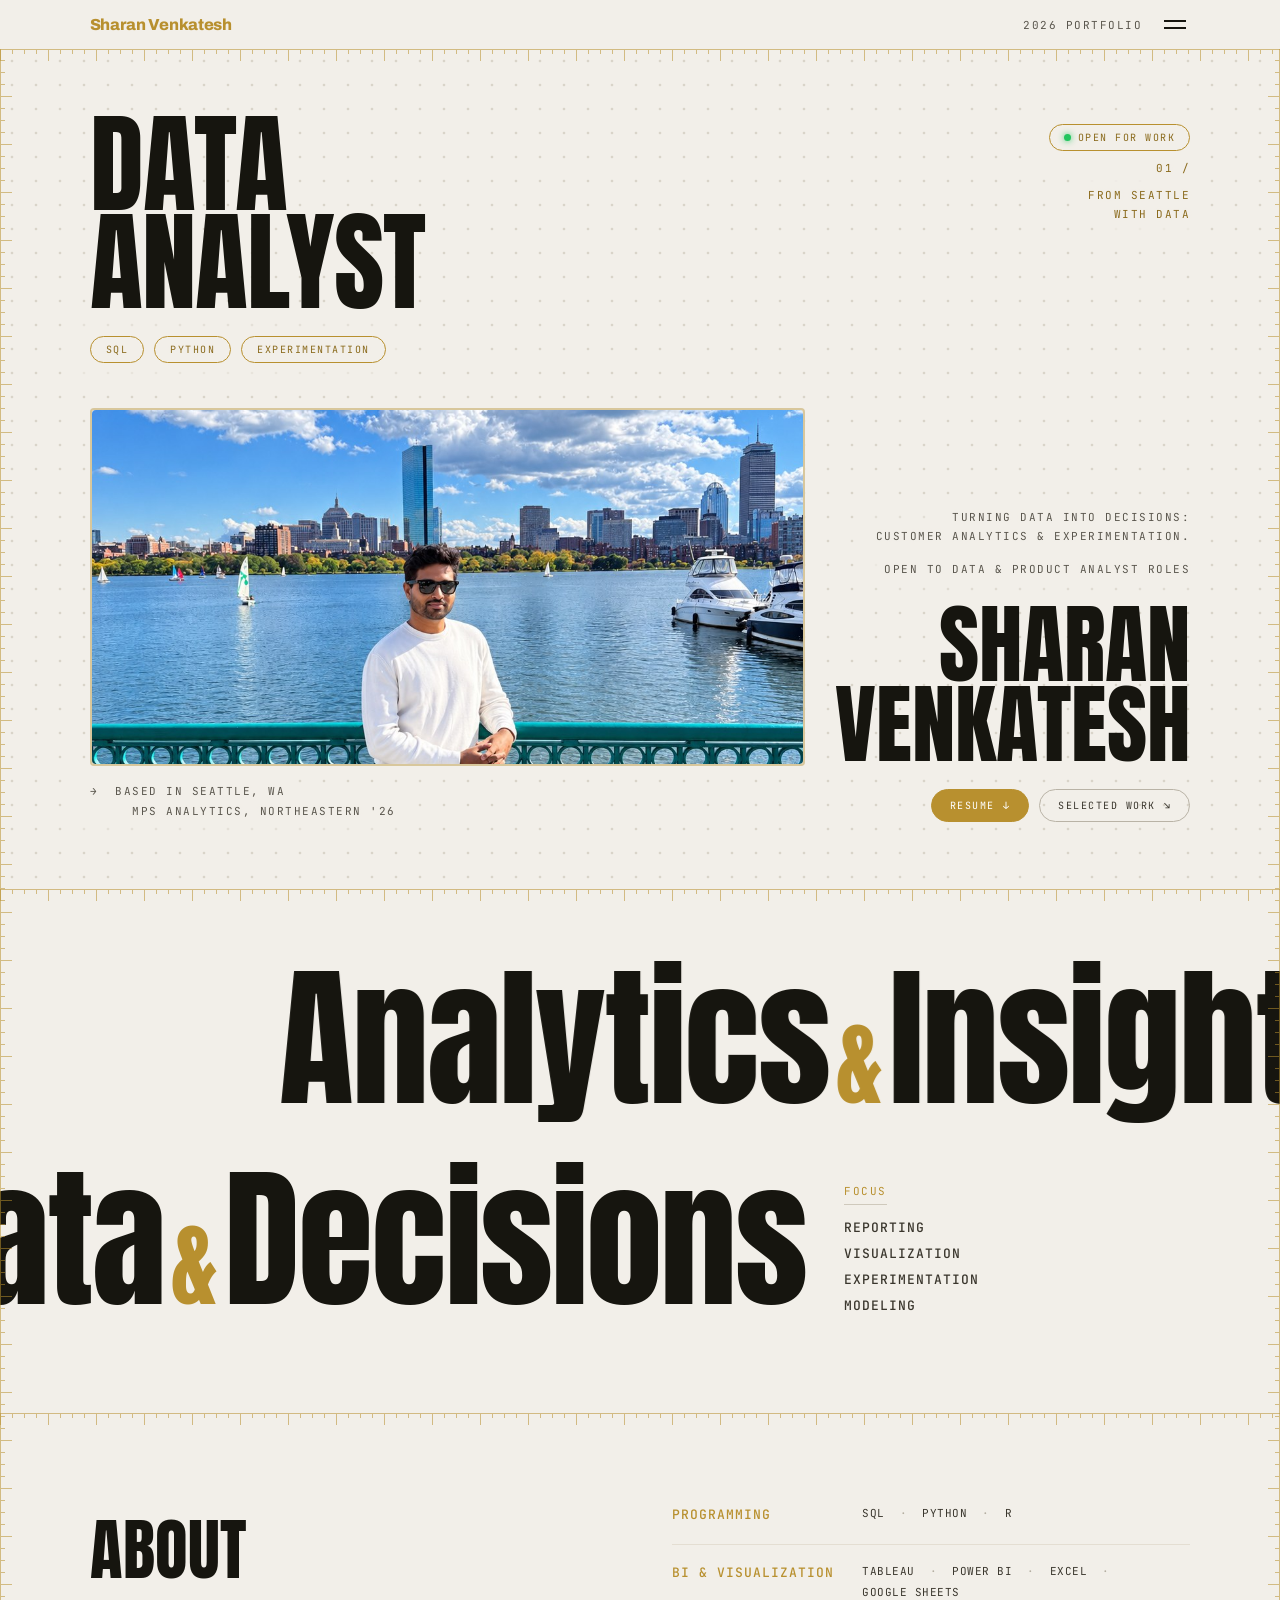
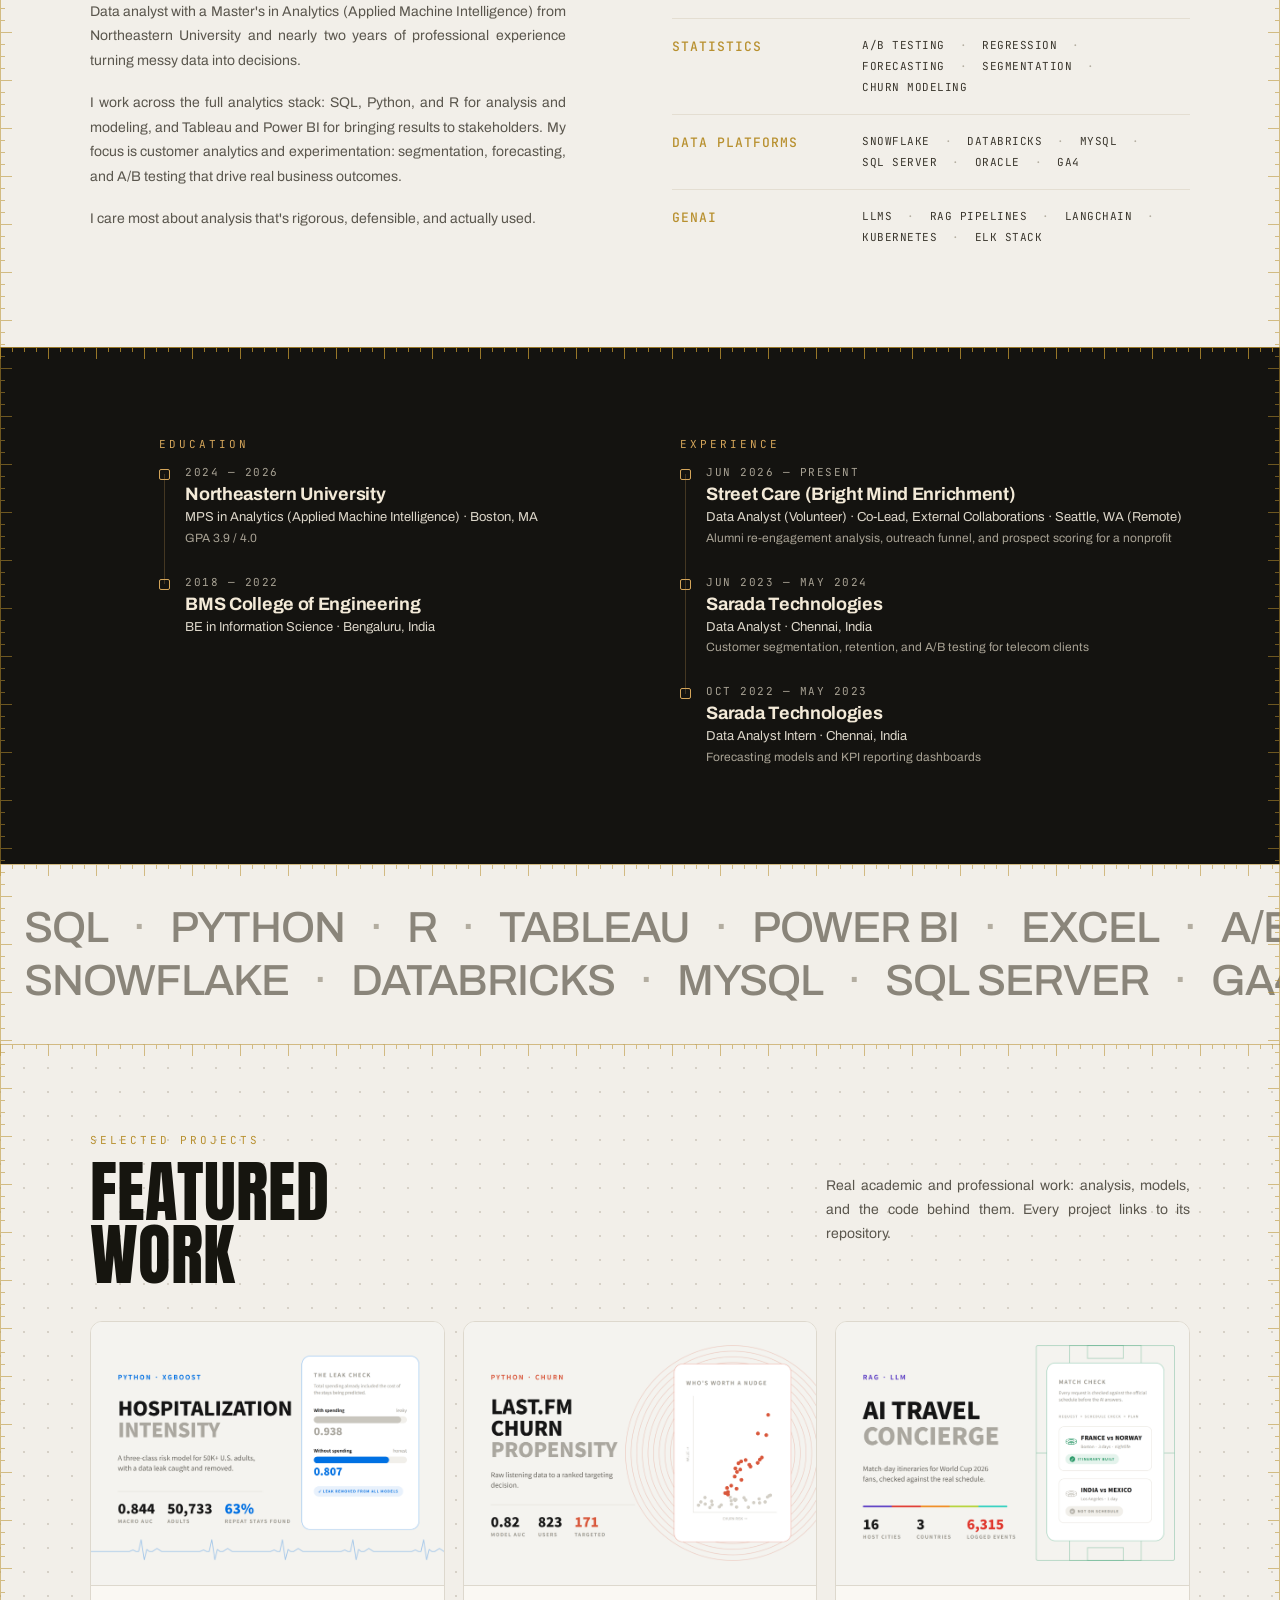
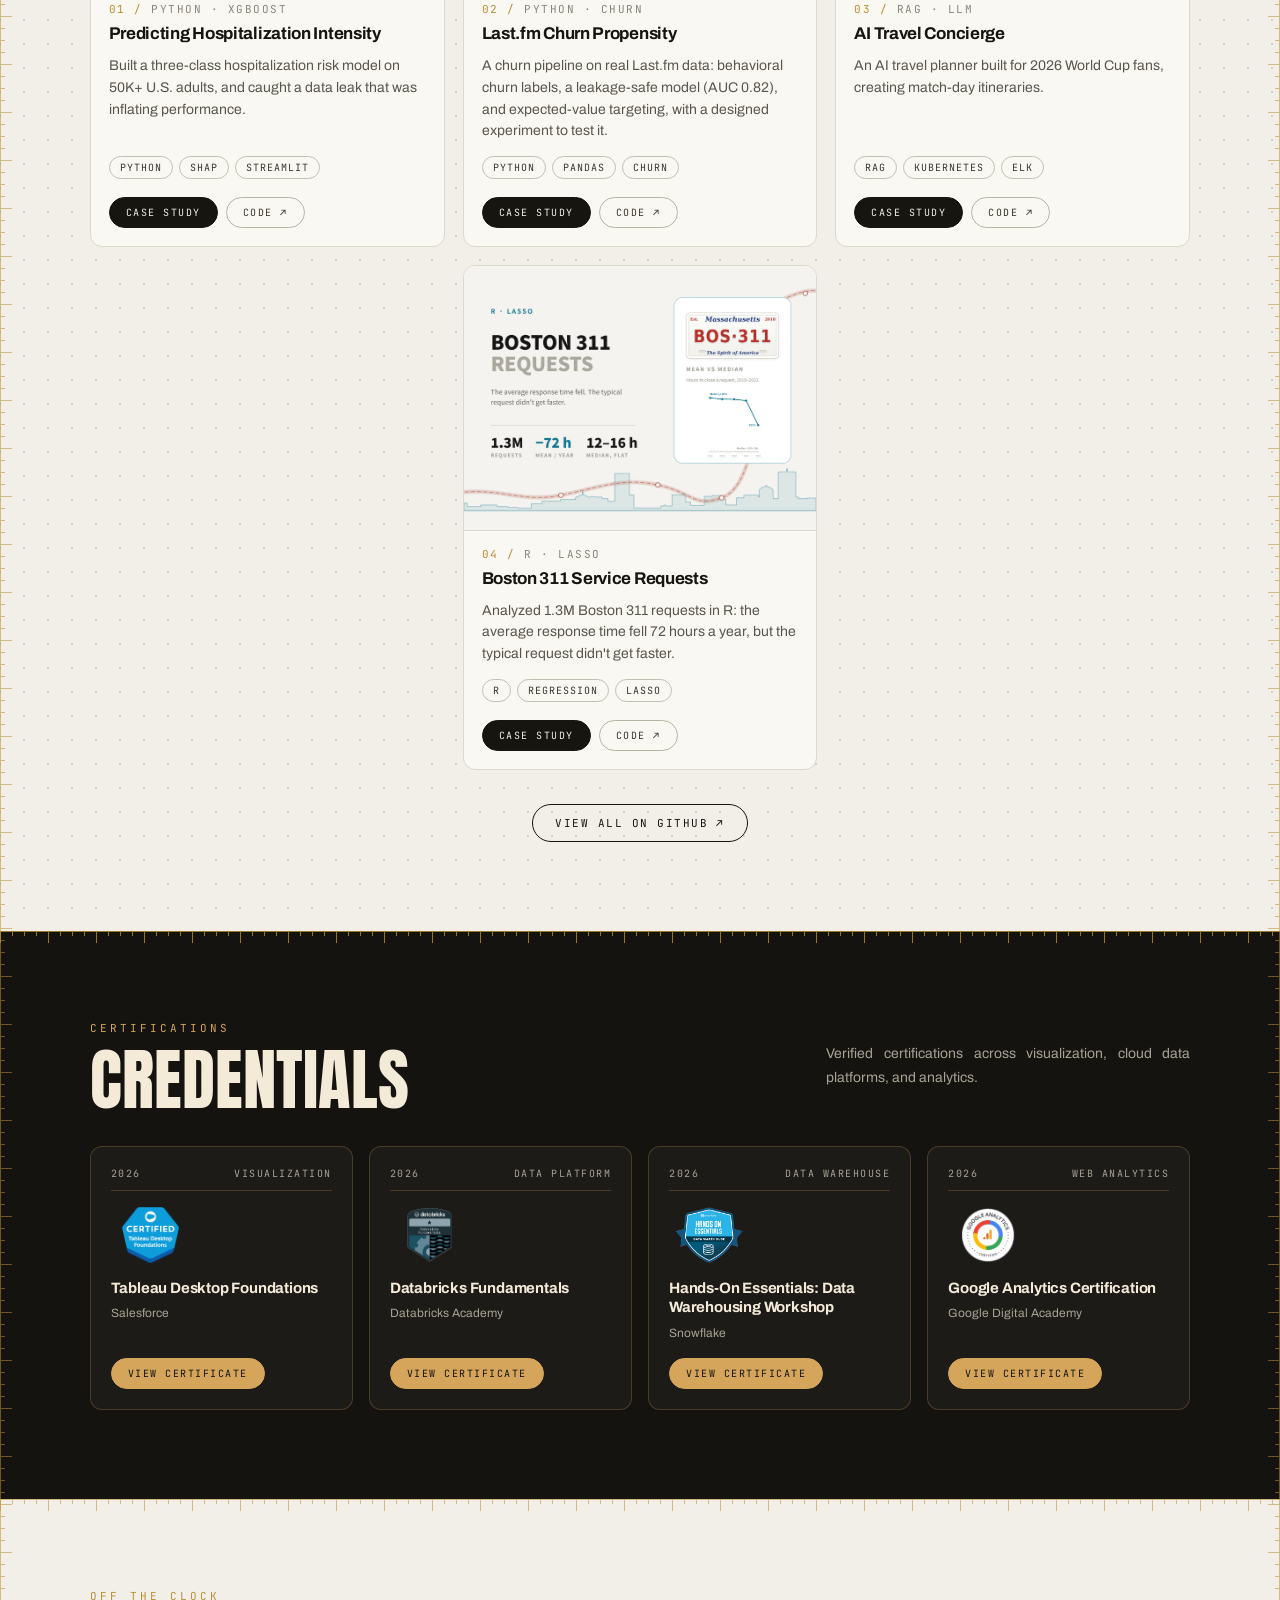
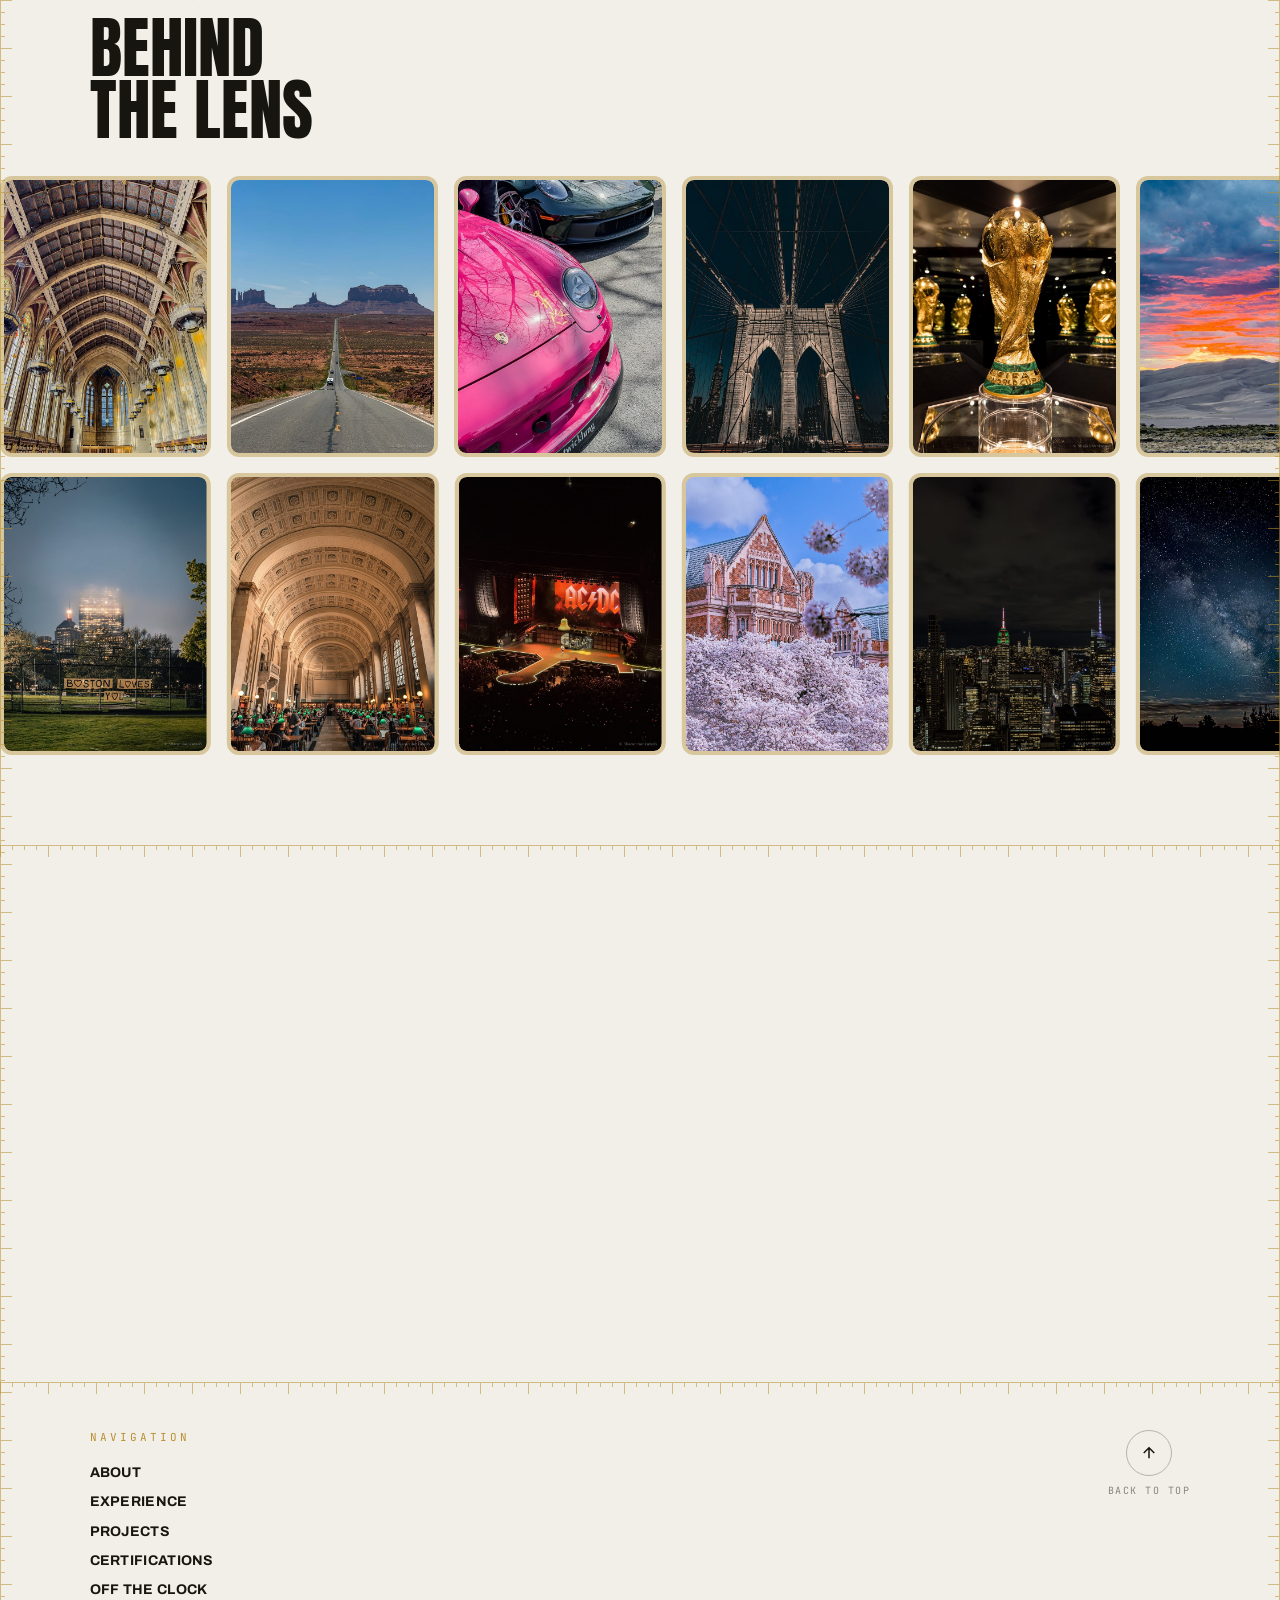
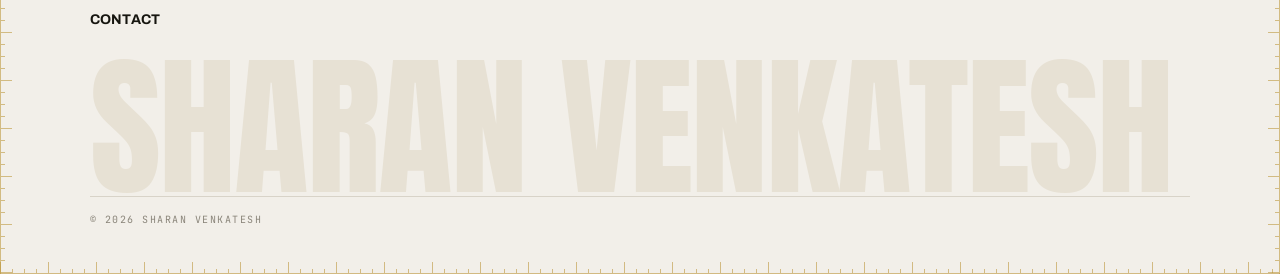
==== commit 5c7bbaab: "Watermark photos, center GitHub pill" ====
--- a/index.html
+++ b/index.html
@@ -24,7 +24,7 @@
   <link rel="preconnect" href="https://fonts.googleapis.com" />
   <link rel="preconnect" href="https://fonts.gstatic.com" crossorigin />
   <link href="https://fonts.googleapis.com/css2?family=Anton&family=Archivo:wght@400;500;700;800;900&family=JetBrains+Mono:wght@400;500&display=swap" rel="stylesheet" />
-  <link rel="stylesheet" href="styles.css?v=40" />
+  <link rel="stylesheet" href="styles.css?v=41" />
 </head>
 
 <body>
@@ -676,6 +676,6 @@
 
   </main>
 
-  <script src="script.js?v=40"></script>
+  <script src="script.js?v=41"></script>
 </body>
 </html>
--- a/styles.css
+++ b/styles.css
@@ -629,3 +629,6 @@
 .hero-meta .muted, .hero-meta > span:not(.status-pill), .hero-meta > div { color: var(--accent-text) !important; }
 /* soft cream halo around every bit of small hero text, as a fallback */
 .hero .mono, .hero .tag { text-shadow: 0 0 3px var(--cream), 0 0 6px var(--cream), 0 0 10px var(--cream); }
+
+/* ---------- 34. "VIEW ALL ON GITHUB" pill centred under the project grid ---------- */
+.projects-section .big-pill-btn { display: flex; width: fit-content; margin: 34px auto 0; }
